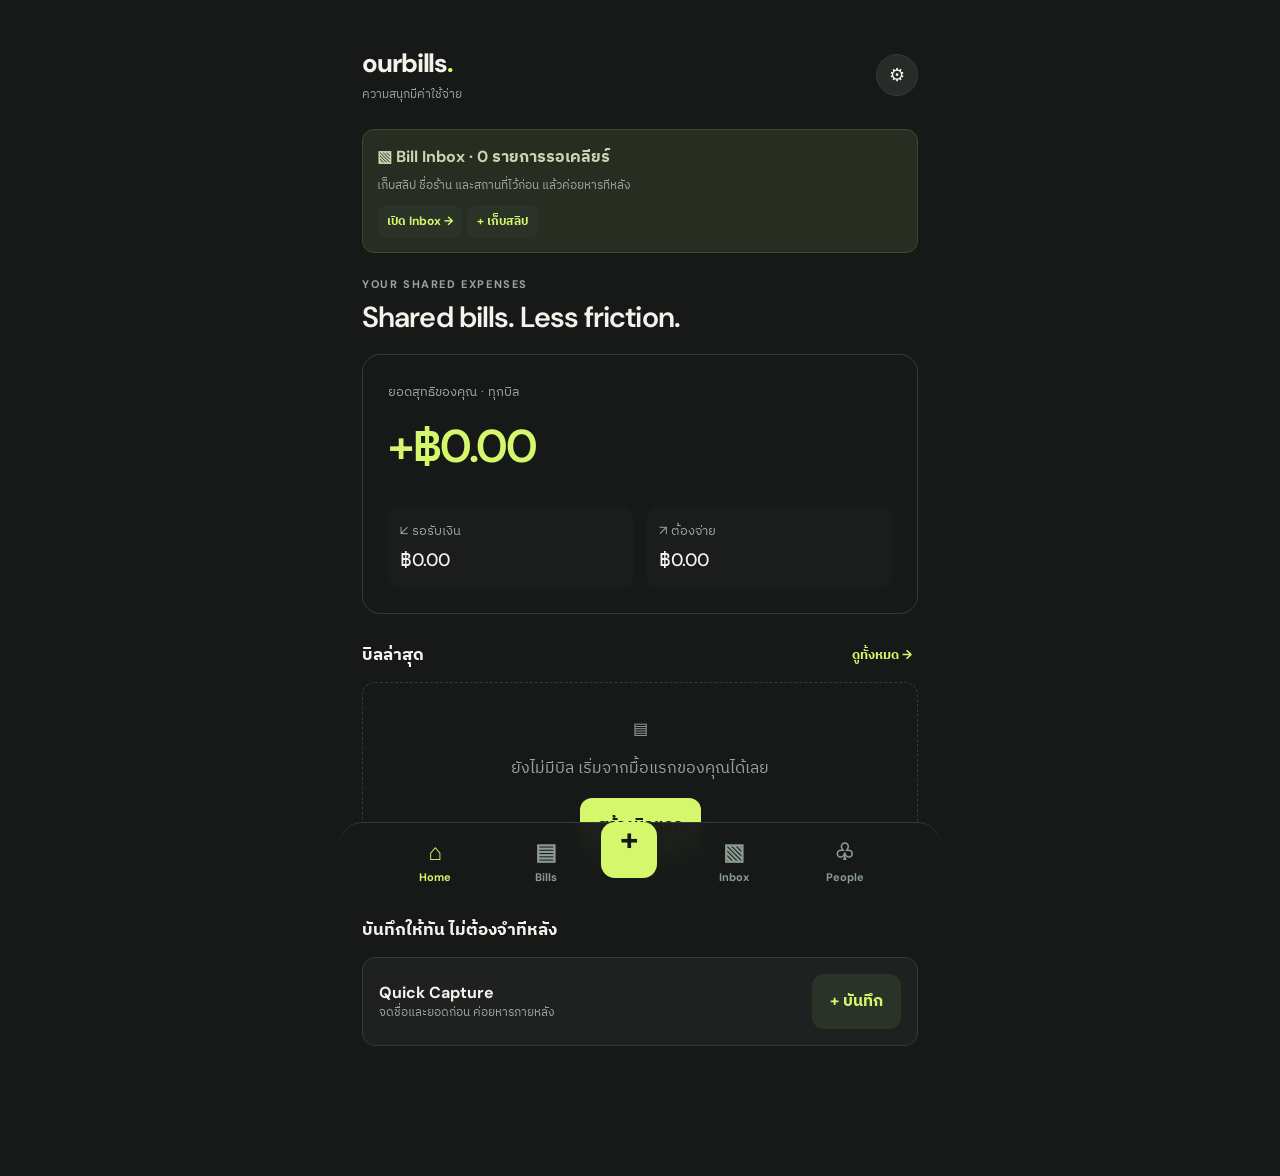
==== index.html @ 63051484 "Refresh ourbills with charcoal lime design and on-device receipt OCR" ====
<!doctype html><html lang="th"><head><meta charset="utf-8"><meta name="viewport" content="width=device-width,initial-scale=1,viewport-fit=cover"><meta name="theme-color" content="#171918"><meta name="apple-mobile-web-app-capable" content="yes"><title>#ourbills — ความสนุกมีค่าใช้จ่าย</title><link rel="manifest" href="manifest.webmanifest"><link rel="apple-touch-icon" sizes="180x180" href="apple-touch-icon.png"><link rel="icon" type="image/png" sizes="192x192" href="icon-192.png"><meta name="apple-mobile-web-app-title" content="ourbills"><meta name="apple-mobile-web-app-status-bar-style" content="black-translucent"><style>
@import url('https://fonts.googleapis.com/css2?family=IBM+Plex+Sans+Thai:wght@400;500;600;700&family=DM+Sans:wght@400;500;600;700;800&display=swap');
:root{--bg:#f7f6f1;--paper:#fff;--ink:#183b32;--muted:#83908a;--line:#e8ebe5;--accent:#235747;--gold:#d99b53;--red:#bd5b4e;--soft:#e9f0eb;--shadow:0 12px 35px #163b3010}*{box-sizing:border-box}body{margin:0;background:var(--bg);color:var(--ink);font-family:'DM Sans','IBM Plex Sans Thai',sans-serif;-webkit-font-smoothing:antialiased}button,input,select,textarea{font:inherit}button{cursor:pointer}button:disabled{opacity:.45;cursor:not-allowed}.shell{max-width:520px;margin:auto;min-height:100dvh;padding:24px 18px 116px}.top{display:flex;align-items:center;justify-content:space-between;margin-bottom:25px}.brand{font-size:26px;letter-spacing:-1.3px;font-weight:800}.tagline{font-size:12px;color:var(--muted)}.avatar{width:42px;height:42px;border-radius:15px;background:#e4ebe4;display:grid;place-items:center;font-size:21px}.eyebrow{font-size:11px;font-weight:700;letter-spacing:1.6px;color:#83968a;text-transform:uppercase}.heading{font-size:26px;letter-spacing:-.8px;margin:7px 0 18px}.hero{background:var(--accent);border-radius:26px;color:#fff;padding:24px;position:relative;overflow:hidden;box-shadow:var(--shadow)}.hero:after{content:'✳';font-size:160px;position:absolute;right:-30px;top:-70px;opacity:.08}.hero small{color:#d1dfd7}.big{font-size:39px;letter-spacing:-1.7px;font-weight:800;margin:8px 0 20px}.hero-stats{display:flex;gap:14px}.hero-stats>div{flex:1;background:#ffffff13;border-radius:14px;padding:12px}.hero-stats b{display:block;font-size:18px;margin-top:4px}.section{display:flex;align-items:center;justify-content:space-between;margin:27px 0 13px}.section h2{font-size:17px;margin:0}.link{border:0;background:none;color:var(--accent);font-weight:700;font-size:13px}.card{background:var(--paper);border:1px solid var(--line);border-radius:19px;padding:16px;box-shadow:0 2px 9px #163b3006;margin-bottom:10px}.bill{display:flex;align-items:center;gap:13px;width:100%;text-align:left;color:inherit}.bill-icon{width:46px;height:46px;border-radius:15px;background:#f1f1e9;display:grid;place-items:center;font-size:23px;flex-shrink:0}.bill-main{flex:1;min-width:0}.bill-main b{display:block;overflow:hidden;text-overflow:ellipsis;white-space:nowrap}.bill-main small,.muted{color:var(--muted);font-size:12px}.amount{font-weight:800;font-size:16px}.positive{color:#27775d}.negative{color:var(--red)}.empty{padding:35px 18px;text-align:center;color:var(--muted);background:#fff;border:1px dashed #d9e1d9;border-radius:20px}.nav{position:fixed;bottom:0;left:0;right:0;background:#ffffffee;backdrop-filter:blur(18px);border-top:1px solid var(--line);padding:9px 12px max(12px,env(safe-area-inset-bottom));display:flex;justify-content:center;z-index:30}.nav-inner{width:min(520px,100%);display:grid;grid-template-columns:1fr 1fr 78px 1fr 1fr;align-items:center}.nav button{border:0;background:none;color:#8d9c93;font-size:11px;font-weight:700;display:grid;justify-items:center;gap:3px}.nav button.active{color:var(--accent)}.nav .ico{font-size:23px}.nav .plus{width:56px;height:56px;border-radius:20px;background:var(--accent);color:white;font-size:32px;line-height:1;box-shadow:0 6px 18px #1b4c3c35;transform:translateY(-10px)}.btn{border:0;border-radius:14px;padding:14px 18px;font-weight:700;background:var(--accent);color:#fff}.btn.secondary{background:var(--soft);color:var(--accent)}.btn.ghost{background:#f5f5f1;color:var(--ink)}.btn.danger{background:#fcecea;color:var(--red)}.full{width:100%}.row{display:flex;align-items:center;gap:10px}.between{justify-content:space-between}.stack{display:grid;gap:12px}.field{display:grid;gap:7px}.field label{font-size:12px;color:#647a6e;font-weight:700}.field input,.field select,.field textarea{width:100%;border:1px solid #e1e7df;background:#fbfcfa;border-radius:13px;padding:13px;color:var(--ink);outline:0;min-width:0}.field input:focus,.field select:focus,.field textarea:focus{border-color:#7a9f88}.chips{display:flex;gap:7px;flex-wrap:wrap}.chip{border:1px solid #dce6dd;background:#fff;border-radius:30px;padding:8px 12px;font-size:12px;color:var(--ink)}.chip.selected{background:var(--accent);color:white;border-color:var(--accent)}.sheet-back{position:fixed;inset:0;background:#142d2688;z-index:40;display:flex;align-items:flex-end;justify-content:center}.sheet{width:min(520px,100%);max-height:94dvh;overflow:auto;background:var(--bg);border-radius:26px 26px 0 0;padding:20px 19px max(25px,env(safe-area-inset-bottom));box-shadow:0 -12px 40px #0002}.sheet-head{display:flex;justify-content:space-between;align-items:center;margin-bottom:19px}.sheet-head h2{margin:0;font-size:21px}.x{border:0;background:#e9ede7;border-radius:50%;width:32px;height:32px;color:var(--ink)}.person{display:flex;justify-content:space-between;align-items:center;border:1px solid var(--line);background:#fff;padding:11px 12px;border-radius:12px}.person input[type=checkbox]{width:20px;height:20px;accent-color:var(--accent)}.split-grid{display:grid;grid-template-columns:1fr 110px;align-items:center;gap:8px}.split-grid input{width:100%;padding:9px;border-radius:10px;border:1px solid var(--line)}.subtle{font-size:12px;color:var(--muted)}.tabs{display:flex;background:#e9eee8;padding:4px;border-radius:13px;gap:3px}.tabs button{flex:1;border:0;border-radius:10px;background:transparent;padding:10px 6px;font-size:12px;font-weight:700;color:#637a6c}.tabs button.active{background:white;color:var(--ink);box-shadow:0 2px 5px #0001}.divider{border-top:1px solid var(--line);margin:13px 0}.receipt{max-width:100%;max-height:150px;object-fit:contain;border-radius:12px}.pill{font-size:11px;padding:5px 9px;border-radius:30px;background:#e9f2e9;color:#347353}.alert{background:#fff4e4;border:1px solid #f0dcbb;padding:12px;border-radius:12px;color:#91642e;font-size:12px}.settle{background:#edf4ef;border-radius:15px;padding:13px;margin:9px 0}.smallbtn{border:0;border-radius:9px;padding:7px 10px;background:#e6ede7;color:var(--accent);font-weight:700;font-size:12px}.listline{padding:12px 0;border-bottom:1px solid var(--line)}.listline:last-child{border:0}.stat{font-size:13px}.stat strong{font-size:21px;display:block}.hidden{display:none!important}body.dark{--bg:#121a17;--paper:#1d2923;--ink:#f2f6f1;--muted:#a0aea5;--line:#334138;--soft:#2a4135;--accent:#356d57}body.dark .field input,body.dark .field select,body.dark .field textarea,body.dark .chip,body.dark .person,body.dark .tabs button.active{background:#25342b;color:#fff}body.dark .nav{background:#1b2721ee}body.dark .empty{background:#1d2923}body.dark .hero{background:#254d3d}body.dark .tabs{background:#29372e}@media(min-width:720px){.shell{padding-top:36px}.nav{left:50%;right:auto;width:520px;transform:translateX(-50%);border-radius:22px 22px 0 0}}
@media(max-width:390px){.brand{font-size:23px}.brand img{width:30px!important;height:30px!important}}

.inbox-toolbar{display:flex;gap:8px;margin:12px 0 18px}.inbox-toolbar .btn{flex:1}.inbox-card{display:grid;grid-template-columns:66px 1fr;gap:12px;align-items:start}.inbox-thumb{width:66px;height:72px;object-fit:cover;border-radius:12px;background:var(--soft)}.inbox-thumb.blank{display:grid;place-items:center;font-size:26px}.inbox-meta{min-width:0}.inbox-meta b{display:block;overflow:hidden;text-overflow:ellipsis;white-space:nowrap}.inbox-actions{display:flex;gap:7px;flex-wrap:wrap;margin-top:9px}.inbox-actions button{font-size:11px}.preview-large{width:100%;max-height:50vh;object-fit:contain;border-radius:15px;background:var(--soft)}.form-two{display:grid;grid-template-columns:1fr 1fr;gap:9px}.inbox-banner{background:#fff3df;border-radius:18px;padding:14px;margin:12px 0;color:#7c592b}.inbox-count{font-weight:800;color:var(--accent)}body.dark .inbox-banner{background:#3b3224;color:#efc88d}

/* ourbills charcoal / electric lime */
:root,body.dark{color-scheme:dark;--bg:#171918;--paper:#1e211f;--ink:#f5f2eb;--muted:#9da49e;--line:#343a35;--accent:#d4f76b;--gold:#d4f76b;--red:#ff9b91;--soft:#293025;--shadow:none}
body{background:var(--bg)}.shell{max-width:600px;padding:30px 22px 120px}.brand{letter-spacing:-1.1px}.brand img{display:none}.tagline{margin-top:5px}.avatar{background:#272c28;color:var(--ink);border:1px solid var(--line);border-radius:50%;font-size:18px}.heading{font-size:29px;font-weight:600;letter-spacing:-.9px}.eyebrow{color:var(--muted)}.hero,body.dark .hero{background:transparent;border:1px solid var(--line);border-radius:18px;color:var(--ink);padding:25px}.hero:after{display:none}.hero small{color:var(--muted)}.big{color:var(--accent);font-size:46px;font-weight:600;letter-spacing:-2px;font-variant-numeric:tabular-nums}.hero-stats>div{background:#ffffff04;border-radius:9px}.hero-stats b{color:var(--ink);font-weight:500}.card{box-shadow:none;border-radius:13px}.bill{background:transparent;border-width:0 0 1px;border-radius:0;padding:18px 0;margin:0}.bill-icon{background:#292e29;border-radius:11px;font-size:19px}.positive{color:var(--accent)}.btn,.nav .plus{color:#171918;border-radius:12px;box-shadow:none}.btn.secondary,.smallbtn{background:#2b3227;color:var(--accent)}.btn.ghost{background:#2b302c;color:var(--ink)}.btn.danger{background:#382521;color:var(--red)}.nav,body.dark .nav{background:#171918f5}.nav button.active{color:var(--accent)}.nav .plus{border-radius:14px}.field label{color:#b4bcb4}.field input,.field select,.field textarea,body.dark .field input,body.dark .field select,body.dark .field textarea,.chip,body.dark .chip,.person,body.dark .person,.split-grid input{background:#202521;color:var(--ink);border-color:var(--line);border-radius:10px}.field input:focus,.field select:focus,.field textarea:focus{border-color:var(--accent)}.chip.selected{color:#171918}.person input{accent-color:var(--accent)}.tabs,body.dark .tabs{background:#252b26}.tabs button{color:var(--muted)}.tabs button.active,body.dark .tabs button.active{background:#39432b;color:var(--accent);box-shadow:none}.empty,body.dark .empty{background:transparent;border-color:var(--line);border-radius:13px}.settle{background:#252e22;border:1px solid var(--line);border-radius:12px}.alert,.inbox-banner,body.dark .inbox-banner{background:#292d21;border:1px solid #414831;color:#cbd5af;border-radius:12px}.pill{background:#2d3726;color:var(--accent)}.sheet{background:var(--bg);border:1px solid var(--line);border-radius:18px 18px 0 0}.sheet-back{background:#0009}.x{background:#2b302c;color:var(--ink)}.inbox-toolbar{flex-wrap:wrap}.inbox-toolbar .btn{min-width:140px}.inbox-banner{margin-bottom:24px}.amount{font-variant-numeric:tabular-nums}.scan-status{color:var(--accent);font-size:13px;padding:10px 0}button:focus-visible{outline:2px solid var(--accent);outline-offset:3px}@media(min-width:720px){.nav{width:600px}.shell{padding-top:46px}}@media(prefers-reduced-motion:no-preference){.card,.btn{transition:background .15s}.btn:hover{filter:brightness(1.07)}}
</style></head><body><main class="shell"><header class="top"><div><div class="brand"><img src="icon.svg" alt="" style="width:35px;height:35px;border-radius:10px;vertical-align:middle;margin-right:7px">ourbills<span style="color:var(--gold)">.</span></div><div class="tagline">ความสนุกมีค่าใช้จ่าย</div></div><button class="avatar" onclick="openSettings()" aria-label="ตั้งค่า">⚙</button></header><div id="view"></div></main><nav class="nav"><div class="nav-inner"><button id="nav-home" onclick="go('home')"><span class="ico">⌂</span>Home</button><button id="nav-bills" onclick="go('bills')"><span class="ico">▤</span>Bills</button><button class="plus" onclick="openExpense()" aria-label="เพิ่มรายการ">+</button><button id="nav-inbox" onclick="go('inbox')"><span class="ico">▧</span>Inbox</button><button id="nav-people" onclick="go('people')"><span class="ico">♧</span>People</button></div></nav><div id="modal"></div><script>
const KEY='ourbills_v2_data';const $=s=>document.querySelector(s);const uid=()=>crypto.randomUUID?crypto.randomUUID():String(Date.now()+Math.random());const esc=s=>String(s??'').replace(/[&<>"']/g,c=>({'&':'&amp;','<':'&lt;','>':'&gt;','"':'&quot;',"'":'&#39;'}[c]));const money=n=>'฿'+(Math.round((Number(n)||0)*100)/100).toLocaleString('th-TH',{minimumFractionDigits:2,maximumFractionDigits:2});const today=()=>new Date(Date.now()-new Date().getTimezoneOffset()*60000).toISOString().slice(0,10);const datefmt=s=>new Date(s+'T12:00:00').toLocaleDateString('th-TH',{day:'numeric',month:'short',year:'numeric'});let state={version:2,people:[{id:'me',name:'เรา'}],bills:[],activeBill:null,theme:'dark'};try{const s=JSON.parse(localStorage.getItem(KEY));if(s&&Array.isArray(s.people)&&Array.isArray(s.bills))state={...state,...s}}catch{}let page='home',billId=null,editing=null,receiptData=null,splitMode='equal',selected=[],custom={},percentage={},draftPayer='me';const persist=()=>{try{localStorage.setItem(KEY,JSON.stringify(state));return true}catch(e){alert('พื้นที่จัดเก็บเต็ม กรุณาสำรองข้อมูลและลดขนาดรูปสลิป');return false}};const person=id=>state.people.find(p=>p.id===id)?.name||'ไม่ทราบชื่อ';const bill=id=>state.bills.find(b=>b.id===id);const current=()=>bill(billId||state.activeBill);const total=b=>(b.items||[]).reduce((s,i)=>s+i.amount,0);const cents=n=>Math.round(Number(n||0)*100);function balances(b){let map=Object.fromEntries(state.people.map(p=>[p.id,0]));for(const i of b.items||[]){map[i.payer]=(map[i.payer]||0)+cents(i.amount);for(const [p,a] of Object.entries(i.shares||{}))map[p]=(map[p]||0)-cents(a)}for(const s of b.settlements||[]){map[s.from]=(map[s.from]||0)+cents(s.amount);map[s.to]=(map[s.to]||0)-cents(s.amount)}return map}function transfers(b){const m=balances(b);let pos=Object.entries(m).filter(([,v])=>v>0).map(([id,v])=>({id,v}));let neg=Object.entries(m).filter(([,v])=>v<0).map(([id,v])=>({id,v:-v}));let out=[];let i=0,j=0;while(i<neg.length&&j<pos.length){const v=Math.min(neg[i].v,pos[j].v);if(v>0)out.push({from:neg[i].id,to:pos[j].id,amount:v/100});neg[i].v-=v;pos[j].v-=v;if(!neg[i].v)i++;if(!pos[j].v)j++}return out}function balanceMine(){let v=0;for(const b of state.bills)v+=(balances(b).me||0)/100;return v}function go(p,id){page=p;if(id){billId=id;state.activeBill=id;persist()}render();scrollTo(0,0)}function render(){document.body.classList.toggle('dark',state.theme==='dark');for(const p of ['home','bills','people'])$('#nav-'+p).classList.toggle('active',page===p||page==='detail'&&p==='bills');$('#view').innerHTML=page==='home'?home():page==='bills'?billsView():page==='people'?peopleView():detailView()}function home(){const bal=balanceMine(),receive=state.bills.reduce((s,b)=>s+Math.max(0,(balances(b).me||0)/100),0),owe=state.bills.reduce((s,b)=>s+Math.max(0,-(balances(b).me||0)/100),0);return `<div class="eyebrow">YOUR SHARED EXPENSES</div><h1 class="heading">Shared bills. Less friction.</h1><section class="hero"><small>ยอดสุทธิของคุณ · ทุกบิล</small><div class="big">${bal>=0?'+':'−'}${money(Math.abs(bal))}</div><div class="hero-stats"><div><small>↙ รอรับเงิน</small><b>${money(receive)}</b></div><div><small>↗ ต้องจ่าย</small><b>${money(owe)}</b></div></div></section><div class="section"><h2>บิลล่าสุด</h2><button class="link" onclick="go('bills')">ดูทั้งหมด →</button></div>${state.bills.length?state.bills.slice().sort((a,b)=>b.created.localeCompare(a.created)).slice(0,5).map(b=>billCard(b)).join(''):`<div class="empty">▤<p>ยังไม่มีบิล เริ่มจากมื้อแรกของคุณได้เลย</p><button class="btn" onclick="openBill()">สร้างบิลแรก</button></div>`}<div class="section"><h2>บันทึกให้ทัน ไม่ต้องจำทีหลัง</h2></div><div class="card"><div class="row between"><div><b>Quick Capture</b><div class="subtle">จดชื่อและยอดก่อน ค่อยหารภายหลัง</div></div><button class="btn secondary" onclick="openExpense()">+ บันทึก</button></div></div>`}function billCard(b){const v=(balances(b).me||0)/100;return `<button class="card bill" onclick="go('detail','${b.id}')"><span class="bill-icon">${'▤'}</span><span class="bill-main"><b>${esc(b.name)}</b><small>${datefmt(b.date)} · ${b.items.length} รายการ · ${b.participants.length} คน</small></span><span style="text-align:right"><span class="amount ${v>0?'positive':v<0?'negative':''}">${v>0?'+':v<0?'−':''}${money(Math.abs(v))}</span><br><small class="muted">${b.items.some(i=>!Object.keys(i.shares||{}).length)?'รอหาร':transfers(b).length?'รอเคลียร์':'เคลียร์แล้ว'}</small></span></button>`}function billsView(){return `<div class="row between"><div><div class="eyebrow">YOUR BILL BOOKS</div><h1 class="heading">สมุดบิลของเรา</h1></div><button class="btn secondary" onclick="openBill()">+ สร้างบิล</button></div>${state.bills.length?state.bills.slice().sort((a,b)=>b.created.localeCompare(a.created)).map(billCard).join(''):`<div class="empty">ยังไม่มีบิลที่บันทึกไว้</div>`}`}function peopleView(){return `<div class="row between"><div><div class="eyebrow">YOUR CIRCLE</div><h1 class="heading">คนของเรา</h1></div><button class="btn secondary" onclick="openPerson()">+ เพิ่มคน</button></div><p class="subtle">เพิ่มครั้งเดียว ใช้ซ้ำได้ทุกบิล</p>${state.people.map(p=>`<div class="card row between"><div class="row"><span class="bill-icon">${esc(p.name.slice(0,1))}</span><b>${esc(p.name)}</b></div>${p.id!=='me'?`<button class="smallbtn" onclick="openPerson('${p.id}')">แก้ไข</button>`:'<span class="pill">บัญชีของฉัน</span>'}</div>`).join('')}`}function detailView(){const b=current();if(!b)return billsView();const tr=transfers(b);const unassigned=b.items.filter(i=>!Object.keys(i.shares||{}).length);return `<button class="link" onclick="go('bills')">← บิลทั้งหมด</button><div class="row between" style="margin-top:12px"><div><div class="eyebrow">${datefmt(b.date)}</div><h1 class="heading">${'▤'} ${esc(b.name)}</h1></div><button class="smallbtn" onclick="openBill('${b.id}')">แก้ไข</button></div><section class="hero"><small>ยอดค่าใช้จ่ายทั้งบิล</small><div class="big">${money(total(b))}</div><div class="hero-stats"><div><small>รายการ</small><b>${b.items.length}</b></div><div><small>สมาชิก</small><b>${b.participants.length}</b></div></div></section><div class="section"><h2>รายการที่จ่าย</h2><button class="link" onclick="openExpense(null,'${b.id}')">+ เพิ่มรายการ</button></div>${b.items.length?b.items.map(i=>`<div class="card"><div class="row between"><div style="min-width:0"><b>${esc(i.name)}</b><div class="subtle">${esc(person(i.payer))} จ่าย · ${datefmt(i.date)} · ${Object.keys(i.shares||{}).length?Object.keys(i.shares).length+' คน':'ยังไม่หาร'}</div></div><div style="text-align:right"><b>${money(i.amount)}</b><br><button class="link" onclick="openExpense('${i.id}','${b.id}')">แก้ไข</button></div></div>${i.note?`<div class="subtle">${esc(i.note)}</div>`:''}${i.receipt?`<div style="margin-top:8px"><img class="receipt" src="${i.receipt}" alt="สลิปของรายการ"></div>`:''}</div>`).join(''):`<div class="empty">ยังไม่มีรายการจ่าย</div>`}${unassigned.length?`<div class="alert">มี ${unassigned.length} รายการที่ยังไม่ได้แบ่งยอด สามารถกลับมาแก้ไขภายหลังได้</div>`:''}<div class="section"><h2>สรุปยอดโอน</h2><button class="link" onclick="shareBill()">แชร์ ↗</button></div>${tr.length?tr.map(t=>`<div class="settle"><div class="row between"><div><b>${esc(person(t.from))} → ${esc(person(t.to))}</b><div class="subtle">ยอดคงเหลือ</div></div><div style="text-align:right"><b>${money(t.amount)}</b><br><button class="smallbtn" onclick="openSettle('${t.from}','${t.to}',${t.amount})">บันทึกโอน</button></div></div></div>`).join(''):`<div class="card muted">${unassigned.length?'ยังมีรายการที่รอหาร':'ยอดทุกคนเคลียร์แล้ว ✓'}</div>`}<div class="section"><h2>ประวัติการคืนเงิน</h2></div>${(b.settlements||[]).length?b.settlements.map(s=>`<div class="card row between"><div><b>${esc(person(s.from))} → ${esc(person(s.to))}</b><div class="subtle">${datefmt(s.date)}</div></div><div><b>${money(s.amount)}</b> <button class="smallbtn" onclick="deleteSettlement('${s.id}')">ลบ</button></div></div>`).join(''):'<div class="subtle">ยังไม่มีรายการคืนเงิน</div>'}<div class="section"><button class="link" onclick="exportOneBill()">ส่งออกบิล JSON</button><button class="link" style="color:var(--red)" onclick="deleteBill()">ลบบิล</button></div>`}function modal(html){$('#modal').innerHTML=`<div class="sheet-back" onclick="if(event.target===this)closeModal()"><section class="sheet">${html}</section></div>`}function closeModal(){$('#modal').innerHTML=''}function header(t){return `<div class="sheet-head"><h2>${t}</h2><button class="x" onclick="closeModal()">✕</button></div>`}function openBill(id){const b=id?bill(id):null;modal(`${header(b?'แก้ไขบิล':'สร้างบิลใหม่')}<form class="stack" onsubmit="saveBill(event,'${id||''}')"><div class="field"><label>ชื่อบิล / ชื่อทริป</label><input name="name" required maxlength="100" placeholder="เช่น Dinner with แฟน" value="${esc(b?.name||'')}"></div><div class="field"><label>วันที่</label><input name="date" type="date" required value="${b?.date||today()}"></div><div class="field"><label>ไอคอน</label><select name="emoji">${['🍽️','☕','🍻','🚗','🏝️','🎬','🛍️','🏠'].map(x=>`<option ${b?.emoji===x?'selected':''}>${x}</option>`).join('')}</select></div><label class="subtle">สมาชิกในบิล (เพิ่มคนได้ที่หน้า People)</label>${state.people.map(p=>`<label class="person"><span>${esc(p.name)}</span><input type="checkbox" name="members" value="${p.id}" ${!b||b.participants.includes(p.id)?'checked':''}></label>`).join('')}<button class="btn full">${b?'บันทึกการแก้ไข':'สร้างบิล'}</button></form>`)}function saveBill(e,id){e.preventDefault();const f=new FormData(e.target),members=f.getAll('members');if(!members.length)return alert('เลือกสมาชิกอย่างน้อยหนึ่งคน');if(id){const b=bill(id);Object.assign(b,{name:f.get('name').trim(),date:f.get('date'),emoji:f.get('emoji'),participants:members})}else{const b={id:uid(),name:f.get('name').trim(),date:f.get('date'),emoji:f.get('emoji'),participants:members,items:[],settlements:[],created:new Date().toISOString()};state.bills.push(b);billId=b.id;state.activeBill=b.id}persist();closeModal();go('detail',id||billId)}function openPerson(id){const p=state.people.find(p=>p.id===id);modal(`${header(p?'แก้ไขชื่อ':'เพิ่มคน')}<form class="stack" onsubmit="savePerson(event,'${id||''}')"><div class="field"><label>ชื่อที่ใช้ในการหารเงิน</label><input name="name" required maxlength="50" placeholder="เช่น แฟน, ต้น, มาย" value="${esc(p?.name||'')}"></div><button class="btn full">บันทึก</button></form>`)}function savePerson(e,id){e.preventDefault();const name=new FormData(e.target).get('name').trim();if(!name)return;if(state.people.some(p=>p.id!==id&&p.name.toLowerCase()===name.toLowerCase()))return alert('มีชื่อนี้แล้ว');if(id)state.people.find(p=>p.id===id).name=name;else state.people.push({id:uid(),name});persist();closeModal();render()}
function openExpense(id,bid){editing=id||null;const b=bid?bill(bid):current(),i=id?b?.items.find(x=>x.id===id):null;receiptData=i?.receipt||null;splitMode=i?(!Object.keys(i.shares||{}).length?'later':'custom'):'equal';selected=i?Object.keys(i.shares||{}):(b?.participants||state.people.map(p=>p.id));custom={...(i?.shares||{})};draftPayer=i?.payer||'me';const options=state.bills.map(x=>`<option value="${x.id}" ${x.id===b?.id?'selected':''}>${esc(x.name)}</option>`).join('');modal(`${header(i?'แก้ไขรายการ':'เพิ่มค่าใช้จ่าย')}<form id="expenseForm" class="stack" onsubmit="saveExpense(event)"><div class="field"><label>บิลที่ต้องการบันทึก</label><select id="expenseBill" onchange="changeExpenseBill()"><option value="">— เลือกบิล —</option>${options}</select></div>${!state.bills.length?`<div class="alert">สร้างบิลก่อนบันทึกรายการ <button type="button" class="smallbtn" onclick="openBill()">สร้างบิล</button></div>`:''}<div class="field"><label>ยอดเงิน (บาท)</label><input id="expenseAmount" name="amount" type="number" min="0.01" step="0.01" inputmode="decimal" required placeholder="0.00" value="${i?.amount??''}" oninput="renderShares()" style="font-size:27px;font-weight:800"></div><div class="field"><label>ชื่อรายการ</label><input name="name" maxlength="120" required placeholder="เช่น ชาบู + เครื่องดื่ม" value="${esc(i?.name||'')}"></div><div class="chips">${['🍽️ อาหาร','☕ กาแฟ','🚕 เดินทาง','🎬 ดูหนัง','🛍️ ช้อปปิ้ง'].map(s=>`<button type="button" class="chip" onclick="document.querySelector('[name=name]').value='${s}'">${s}</button>`).join('')}</div><div class="field"><label>ใครจ่ายก่อน</label><select id="payer" onchange="draftPayer=this.value">${state.people.map(p=>`<option value="${p.id}" ${draftPayer===p.id?'selected':''}>${esc(p.name)}</option>`).join('')}</select></div><div class="field"><label>วันที่</label><input type="date" name="date" required value="${i?.date||today()}"></div><div class="field"><label>โน้ต / ร้าน / สถานที่ (ไม่บังคับ)</label><textarea name="note" rows="2" placeholder="จำไว้ว่าจ่ายอะไร ที่ไหน">${esc(i?.note||'')}</textarea></div><div class="field"><label>รูปสลิป (ไม่บังคับ)</label><input type="file" accept="image/*" onchange="loadReceipt(this)"><button type="button" class="btn secondary" id="scanReceipt" onclick="scanExpenseReceipt(this)">อ่านยอดจากรูป</button><div id="ocrStatus" role="status" class="scan-status"></div><div id="receiptPreview">${receiptData?`<img class="receipt" src="${receiptData}"><button type="button" class="smallbtn" onclick="receiptData=null;$('#receiptPreview').innerHTML=''">ลบรูป</button>`:''}</div></div><div class="field"><label>วิธีหารเงิน</label><div class="tabs">${[['equal','หารเท่ากัน'],['custom','กำหนดยอด'],['percent','เปอร์เซ็นต์'],['later','ค่อยหาร']].map(([v,t])=>`<button type="button" class="${splitMode===v?'active':''}" onclick="setSplit('${v}')">${t}</button>`).join('')}</div></div><div id="shares"></div><button class="btn full" ${!state.bills.length?'disabled':''}>${i?'บันทึกการแก้ไข':'บันทึกรายการ'}</button>${i?`<button type="button" class="btn danger full" onclick="deleteExpense('${i.id}')">ลบรายการนี้</button>`:''}</form>`);if(!b&&state.bills.length)$('#expenseBill').value=state.bills[0].id;renderShares()}
function changeExpenseBill(){selected=bill($('#expenseBill').value)?.participants||[];custom={};renderShares()}function setSplit(v){splitMode=v;document.querySelectorAll('.tabs button').forEach(x=>x.classList.toggle('active',x.textContent===({equal:'หารเท่ากัน',custom:'กำหนดยอด',percent:'เปอร์เซ็นต์',later:'ค่อยหาร'}[v])));renderShares()}function renderShares(){const el=$('#shares');if(!el)return;const b=bill($('#expenseBill')?.value);if(splitMode==='later'){el.innerHTML='<div class="alert">บันทึกไว้ก่อนโดยยังไม่หารยอด แล้วค่อยกลับมาแก้ไขได้</div>';return}if(!b){el.innerHTML='<div class="subtle">เลือกบิลก่อน</div>';return}const members=[...new Set([...b.participants,...selected])].filter(id=>state.people.some(p=>p.id===id));el.innerHTML=`<div class="field"><label>ใครร่วมรายการนี้บ้าง?</label>${members.map(id=>`<div class="person"><label class="row"><input type="checkbox" ${selected.includes(id)?'checked':''} onchange="toggleMember('${id}',this.checked)"><span>${esc(person(id))}</span></label>${selected.includes(id)&&splitMode!=='equal'?`<div style="width:112px"><input type="number" min="0" step="0.01" inputmode="decimal" placeholder="${splitMode==='percent'?'%':'บาท'}" value="${custom[id]??''}" oninput="custom['${id}']=this.value;updateShareSummary()"></div>`:''}</div>`).join('')}</div><div class="subtle" id="shareSummary"></div>`;updateShareSummary()}function toggleMember(id,v){selected=v?[...new Set([...selected,id])]:selected.filter(x=>x!==id);renderShares()}function updateShareSummary(){const el=$('#shareSummary');if(!el)return;const amount=cents($('#expenseAmount')?.value)/100;if(splitMode==='equal'){el.textContent=selected.length?`หาร ${selected.length} คน · คนละประมาณ ${money(amount/selected.length)}`:'กรุณาเลือกคนหาร';return}const sum=selected.reduce((s,id)=>s+(Number(custom[id])||0),0);el.textContent=splitMode==='percent'?`รวม ${sum.toFixed(2)}% (ต้องครบ 100%)`:`รวม ${money(sum)} จาก ${money(amount)}`;el.style.color=Math.abs(sum-(splitMode==='percent'?100:amount))>.009?'#bd5b4e':'#27775d'}function calcShares(amount){if(splitMode==='later')return {};if(!selected.length)throw Error('กรุณาเลือกคนหาร');const sum=cents(amount);if(splitMode==='equal'){let each=Math.floor(sum/selected.length),rem=sum-each*selected.length;return Object.fromEntries(selected.map((id,n)=>[id,(each+(n<rem?1:0))/100]))}if(splitMode==='custom'){const vals=selected.map(id=>cents(custom[id]));if(vals.some(v=>v<0)||vals.reduce((a,b)=>a+b,0)!==sum)throw Error('ยอดที่แบ่งแต่ละคนต้องรวมเท่ากับยอดทั้งหมด');return Object.fromEntries(selected.map((id,n)=>[id,vals[n]/100]))}const vals=selected.map(id=>Number(custom[id]));if(vals.some(v=>!Number.isFinite(v)||v<0)||Math.abs(vals.reduce((a,b)=>a+b,0)-100)>.001)throw Error('เปอร์เซ็นต์ต้องรวมกันเท่ากับ 100');const raw=vals.map(v=>sum*v/100),parts=raw.map(Math.floor);let remain=sum-parts.reduce((a,b)=>a+b,0);const order=raw.map((v,n)=>({n,frac:v-parts[n]})).sort((a,b)=>b.frac-a.frac);for(let k=0;k<remain;k++)parts[order[k].n]++;return Object.fromEntries(selected.map((id,n)=>[id,parts[n]/100]))}function saveExpense(e){e.preventDefault();const f=new FormData(e.target),b=bill($('#expenseBill').value),amount=Number(f.get('amount'));if(!b)return alert('กรุณาเลือกบิล');if(!(amount>0)||!Number.isFinite(amount))return alert('กรุณาใส่ยอดเงิน');let shares;try{shares=calcShares(amount)}catch(err){return alert(err.message)}const record={id:editing||uid(),name:String(f.get('name')).trim(),amount:Math.round(amount*100)/100,payer:$('#payer').value,date:f.get('date'),note:f.get('note'),receipt:receiptData,shares};if(!record.name)return alert('ใส่ชื่อรายการ');if(editing){const old=b.items.findIndex(i=>i.id===editing);if(old<0)return alert('ไม่พบรายการเดิม');b.items[old]=record}else b.items.push(record);if(!persist())return;closeModal();go('detail',b.id)}function loadReceipt(input){const file=input.files?.[0];if(!file)return;if(file.size>15*1024*1024)return alert('รูปใหญ่เกินไป (สูงสุด 15 MB)');const reader=new FileReader();reader.onload=()=>{const img=new Image();img.onload=()=>{const c=document.createElement('canvas'),scale=Math.min(1,1100/Math.max(img.width,img.height));c.width=Math.round(img.width*scale);c.height=Math.round(img.height*scale);c.getContext('2d').drawImage(img,0,0,c.width,c.height);receiptData=c.toDataURL('image/jpeg',.7);$('#receiptPreview').innerHTML=`<img class="receipt" src="${receiptData}"><button type="button" class="smallbtn" onclick="receiptData=null;$('#receiptPreview').innerHTML=''">ลบรูป</button>`;scanExpenseReceipt(document.getElementById('scanReceipt'))};img.src=reader.result};reader.readAsDataURL(file)}function deleteExpense(id){if(!confirm('ลบรายการนี้?'))return;const b=bill($('#expenseBill').value);b.items=b.items.filter(i=>i.id!==id);persist();closeModal();go('detail',b.id)}function openSettle(from,to,amount){modal(`${header('บันทึกการคืนเงิน')}<form class="stack" onsubmit="saveSettle(event,'${from}','${to}')"><p>${esc(person(from))} โอนให้ ${esc(person(to))}</p><div class="field"><label>จำนวนเงิน (บาท)</label><input name="amount" type="number" min="0.01" step="0.01" value="${amount.toFixed(2)}" required></div><div class="field"><label>วันที่โอน</label><input name="date" type="date" value="${today()}" required></div><button class="btn full">บันทึกยอดคืนเงิน</button></form>`)}function saveSettle(e,from,to){e.preventDefault();const f=new FormData(e.target),amount=Number(f.get('amount')),b=current();if(!Number.isFinite(amount)||amount<=0)return alert('ยอดไม่ถูกต้อง');const outstanding=transfers(b).find(t=>t.from===from&&t.to===to)?.amount||0;if(cents(amount)>cents(outstanding))return alert('ยอดคืนมากกว่ายอดค้าง');b.settlements.push({id:uid(),from,to,amount:Math.round(amount*100)/100,date:f.get('date')});persist();closeModal();render()}function deleteSettlement(id){if(!confirm('ยกเลิกประวัติคืนเงินรายการนี้?'))return;const b=current();b.settlements=b.settlements.filter(s=>s.id!==id);persist();render()}function deleteBill(){if(!confirm('ลบบิลและรายการทั้งหมดในบิลนี้อย่างถาวร?'))return;state.bills=state.bills.filter(b=>b.id!==current().id);billId=null;state.activeBill=state.bills[0]?.id||null;persist();go('bills')}function summaryText(b){return `#ourbills · ${b.name}\n${datefmt(b.date)}\nยอดรวม ${money(total(b))}\n\n${b.items.map(i=>`${i.name}: ${money(i.amount)} (${person(i.payer)} จ่าย)`).join('\n')}\n\nยอดที่ต้องโอน\n${transfers(b).map(t=>`${person(t.from)} → ${person(t.to)} ${money(t.amount)}`).join('\n')||'เคลียร์แล้ว'}${b.items.some(i=>!Object.keys(i.shares||{}).length)?'\n* ยังมีรายการที่รอหาร':''}`}async function shareBill(){const b=current(),txt=summaryText(b);try{if(navigator.share)await navigator.share({title:b.name,text:txt});else if(navigator.clipboard){await navigator.clipboard.writeText(txt);alert('คัดลอกสรุปแล้ว ส่งใน LINE ได้เลย')}else prompt('คัดลอกสรุป',txt)}catch(e){if(e.name!=='AbortError')prompt('คัดลอกสรุป',txt)}}function download(name,content,type='application/json'){const url=URL.createObjectURL(new Blob([content],{type})),a=document.createElement('a');a.href=url;a.download=name;a.click();setTimeout(()=>URL.revokeObjectURL(url),3000)}function exportOneBill(){const b=current();download('ourbills-'+b.date+'.json',JSON.stringify({bill:b,people:state.people},null,2))}function openSettings(){modal(`${header('ตั้งค่าและข้อมูล')}<div class="stack"><button class="btn secondary full" onclick="state.theme=state.theme==='dark'?'light':'dark';persist();closeModal();render()">สลับ Light / Dark Mode</button><button class="btn secondary full" onclick="download('ourbills-backup.json',JSON.stringify(state,null,2))">สำรองข้อมูลทั้งหมด (JSON)</button><div class="field"><label>นำเข้าข้อมูลสำรอง v2 (แทนข้อมูลปัจจุบัน)</label><input type="file" accept=".json,application/json" onchange="importBackup(this)"></div><div class="alert">ข้อมูลเก็บในเบราว์เซอร์ของอุปกรณ์นี้เท่านั้น กรุณาสำรองข้อมูลเป็นระยะ โดยเฉพาะเมื่อแนบสลิปจำนวนมาก</div><div class="subtle">#ourbills 3.0 · No account, just split.</div></div>`)}function importBackup(input){const f=input.files?.[0];if(!f)return;const r=new FileReader();r.onload=()=>{try{const d=JSON.parse(r.result);if(d.version!==2||!Array.isArray(d.people)||!Array.isArray(d.bills)||!d.people.some(p=>p.id==='me'))throw Error('รูปแบบไฟล์ไม่ถูกต้อง');if(!confirm('นำเข้าข้อมูลและแทนข้อมูลปัจจุบันทั้งหมด? โปรดสำรองข้อมูลเดิมก่อน'))return;state=d;persist();closeModal();go('home')}catch(e){alert('นำเข้าไม่สำเร็จ: '+e.message)}};r.readAsText(f)}
/* #ourbills 3.0 Bill Inbox — IndexedDB images, local-only, no account */
const INBOX_DB='ourbills_receipts_v3';
const inboxDB=()=>new Promise((resolve,reject)=>{const r=indexedDB.open(INBOX_DB,1);r.onupgradeneeded=()=>{if(!r.result.objectStoreNames.contains('photos'))r.result.createObjectStore('photos')};r.onsuccess=()=>resolve(r.result);r.onerror=()=>reject(r.error)});
async function photoPut(id,data){const db=await inboxDB();return new Promise((res,rej)=>{const tx=db.transaction('photos','readwrite');tx.objectStore('photos').put(data,id);tx.oncomplete=()=>{db.close();res()};tx.onerror=()=>{db.close();rej(tx.error)}})}
async function photoGet(id){const db=await inboxDB();return new Promise((res,rej)=>{const tx=db.transaction('photos','readonly');const q=tx.objectStore('photos').get(id);q.onsuccess=()=>{db.close();res(q.result||null)};q.onerror=()=>{db.close();rej(q.error)}})}
async function photoDelete(id){const db=await inboxDB();return new Promise((res,rej)=>{const tx=db.transaction('photos','readwrite');tx.objectStore('photos').delete(id);tx.oncomplete=()=>{db.close();res()};tx.onerror=()=>{db.close();rej(tx.error)}})}
if(!Array.isArray(state.inbox))state.inbox=[];
let inboxFilter='pending',inboxQuery='';
const baseRender=render;
render=function(){if(page==='inbox'){document.body.classList.toggle('dark',state.theme==='dark');for(const n of ['home','bills','people','inbox']){const el=$('#nav-'+n);if(el)el.classList.toggle('active',n==='inbox')}$('#view').innerHTML=inboxView();loadInboxThumbs();return}baseRender();const nav=$('#nav-inbox');if(nav)nav.classList.remove('active');if(page==='home'){const count=state.inbox.filter(x=>x.status==='pending').length;$('#view').insertAdjacentHTML('afterbegin',`<div class="inbox-banner"><b>▧ Bill Inbox · ${count} รายการรอเคลียร์</b><div class="subtle" style="margin:5px 0 10px">เก็บสลิป ชื่อร้าน และสถานที่ไว้ก่อน แล้วค่อยหารทีหลัง</div><button class="smallbtn" onclick="go('inbox')">เปิด Inbox →</button> <button class="smallbtn" onclick="openInboxCapture()">+ เก็บสลิป</button></div>`)}};
function inboxView(){const pending=state.inbox.filter(x=>x.status==='pending');let items=state.inbox.filter(x=>(inboxFilter==='all'||x.status===inboxFilter)&&[x.shop,x.place,x.note,x.date,x.amount].join(' ').toLowerCase().includes(inboxQuery.toLowerCase())).sort((a,b)=>(b.createdAt||'').localeCompare(a.createdAt||''));return `<div class="eyebrow">SAVE NOW · SPLIT LATER</div><h1 class="heading">เก็บก่อน เคลียร์ทีหลัง.</h1><div class="row between"><span class="subtle"><span class="inbox-count">${pending.length}</span> รายการรอเคลียร์</span><span class="subtle">ไม่ต้องสมัครสมาชิก</span></div><div class="inbox-toolbar"><button class="btn" onclick="openInboxCapture()">＋ เพิ่มหลายสลิป</button><button class="btn secondary" onclick="openInboxCapture(true)">＋ โน้ตเปล่า</button></div><div class="field" style="margin-bottom:12px"><input id="inboxSearch" placeholder="ค้นหาชื่อร้าน สถานที่ โน้ต หรือยอดเงิน" value="${esc(inboxQuery)}" oninput="inboxQuery=this.value;updateInboxList()"></div><div class="chips" style="margin-bottom:15px">${[['pending','รอเคลียร์'],['cleared','เคลียร์แล้ว'],['all','ทั้งหมด']].map(([k,t])=>`<button class="chip ${inboxFilter===k?'selected':''}" onclick="inboxFilter='${k}';render()">${t}</button>`).join('')}</div><div id="inboxList">${inboxCards(items)}</div>`}
function inboxCards(items){return items.length?items.map(x=>`<div class="card"><div class="inbox-card"><div class="inbox-thumb blank" id="thumb-${x.id}">▧</div><div class="inbox-meta"><b>${esc(x.shop||'ยังไม่ระบุชื่อร้าน')}</b><div class="subtle">${esc(x.place||'ไม่ระบุสถานที่')} · ${esc(x.date||'')}</div><div class="row between" style="margin-top:5px"><strong>${Number(x.amount)>0?money(x.amount):'ยังไม่ใส่ยอด'}</strong><span class="pill">${x.status==='cleared'?'เคลียร์แล้ว':'รอเคลียร์'}</span></div>${x.note?`<div class="subtle">${esc(x.note)}</div>`:''}<div class="inbox-actions"><button class="smallbtn" onclick="editInbox('${x.id}')">ดู / แก้ไข</button>${x.status==='pending'?`<button class="smallbtn" onclick="convertInbox('${x.id}')">นำไปหาร →</button>`:`<button class="smallbtn" onclick="reopenInbox('${x.id}')">กลับไปรอเคลียร์</button>`}</div></div></div></div>`).join(''):'<div class="empty">ยังไม่มีรายการในหมวดนี้<br>เพิ่มสลิปหรือโน้ตได้เลย</div>'}
function updateInboxList(){const list=state.inbox.filter(x=>(inboxFilter==='all'||x.status===inboxFilter)&&[x.shop,x.place,x.note,x.date,x.amount].join(' ').toLowerCase().includes(inboxQuery.toLowerCase())).sort((a,b)=>(b.createdAt||'').localeCompare(a.createdAt||''));$('#inboxList').innerHTML=inboxCards(list);loadInboxThumbs()}
async function loadInboxThumbs(){for(const x of state.inbox){const el=document.getElementById('thumb-'+x.id);if(!el||!x.hasPhoto)continue;try{const src=await photoGet(x.id);if(src&&el.isConnected){const img=document.createElement('img');img.className='inbox-thumb';img.src=src;img.alt='สลิป';el.replaceWith(img)}}catch(e){console.warn(e)}}}
function openInboxCapture(noPhoto=false){modal(`${header('เก็บสลิปไว้ก่อน')}<form class="stack" onsubmit="saveInboxCapture(event)"><div class="field"><label>เลือกรูปสลิปหลายรูป (ไม่บังคับ)</label><input id="captureFiles" type="file" accept="image/*" multiple ${noPhoto?'':' '}><div class="subtle">เลือกหลายรูป = สร้างหลายรายการ โดยใช้ชื่อร้านและสถานที่เดียวกันก่อน สามารถแก้แยกทีหลังได้</div></div><div class="field"><label>ชื่อร้าน / รายการ</label><input name="shop" placeholder="เช่น ชาบู / ค่าน้ำมัน" required></div><div class="field"><label>สถานที่</label><input name="place" placeholder="เช่น เซ็นทรัลเชียงใหม่"></div><div class="form-two"><div class="field"><label>วันที่จ่าย</label><input name="date" type="date" value="${today()}" required></div><div class="field"><label>ยอดต่อสลิป (ถ้าทราบ)</label><input name="amount" type="number" min="0" step="0.01" inputmode="decimal" placeholder="0.00"></div></div><div class="field"><label>โน้ตช่วยจำ</label><textarea name="note" rows="2" placeholder="ไปกับใคร / ทริปไหน / จ่ายค่าอะไร"></textarea></div><button class="btn full">บันทึกไว้ใน Inbox</button></form>`)}
async function compressPhoto(file){if(!file.type.startsWith('image/'))throw Error('รองรับเฉพาะรูปภาพ');if(file.size>20*1024*1024)throw Error('รูปใหญ่เกิน 20 MB');const data=await new Promise((res,rej)=>{const r=new FileReader();r.onload=()=>res(r.result);r.onerror=()=>rej(r.error);r.readAsDataURL(file)});const img=new Image();await new Promise((res,rej)=>{img.onload=res;img.onerror=rej;img.src=data});const scale=Math.min(1,1400/Math.max(img.width,img.height)),c=document.createElement('canvas');c.width=Math.max(1,Math.round(img.width*scale));c.height=Math.max(1,Math.round(img.height*scale));c.getContext('2d').drawImage(img,0,0,c.width,c.height);return c.toDataURL('image/jpeg',.76)}
async function saveInboxCapture(e){e.preventDefault();const form=e.target,fd=new FormData(form),files=[...$('#captureFiles').files];const base={shop:String(fd.get('shop')).trim(),place:String(fd.get('place')).trim(),date:String(fd.get('date')),amount:Math.round((Number(fd.get('amount'))||0)*100)/100,note:String(fd.get('note')).trim()};if(!base.shop)return alert('กรุณาใส่ชื่อร้าน');if(base.amount<0)return alert('ยอดเงินต้องไม่ติดลบ');const button=form.querySelector('button[type=submit],button.btn');button.disabled=true;button.textContent='กำลังบันทึก...';let done=0;try{for(const file of files.length?files:[null]){const id=uid(),photo=file?await compressPhoto(file):null;if(photo)await photoPut(id,photo);state.inbox.push({...base,id,hasPhoto:!!photo,status:'pending',createdAt:new Date().toISOString()});done++}if(!persist())throw Error('บันทึกรายการไม่สำเร็จ');closeModal();go('inbox')}catch(err){alert(`บันทึกได้ ${done} รายการ แล้วพบปัญหา: ${err.message}`);persist();closeModal();go('inbox')}}
async function editInbox(id){const x=state.inbox.find(i=>i.id===id);if(!x)return;let photo=null;try{photo=await photoGet(id)}catch{}modal(`${header('รายละเอียดสลิป')}${photo?`<img class="preview-large" src="${photo}" alt="รูปสลิป">`:''}<form class="stack" onsubmit="saveInboxEdit(event,'${id}')"><div class="field"><label>ชื่อร้าน</label><input name="shop" value="${esc(x.shop)}" required></div><div class="field"><label>สถานที่</label><input name="place" value="${esc(x.place)}"></div><div class="form-two"><div class="field"><label>วันที่จ่าย</label><input name="date" type="date" value="${esc(x.date)}" required></div><div class="field"><label>ยอดเงิน</label><input name="amount" type="number" min="0" step="0.01" value="${x.amount||''}"></div></div><div class="field"><label>โน้ต</label><textarea name="note" rows="2">${esc(x.note)}</textarea></div><button class="btn full">บันทึกการแก้ไข</button><button type="button" class="btn secondary full" onclick="closeModal();convertInbox('${id}')">นำรายการไปหาร →</button><button type="button" class="btn danger full" onclick="deleteInbox('${id}')">ลบรายการและรูป</button></form>`)}
function saveInboxEdit(e,id){e.preventDefault();const x=state.inbox.find(i=>i.id===id),f=new FormData(e.target);if(!x)return;x.shop=String(f.get('shop')).trim();x.place=String(f.get('place')).trim();x.date=String(f.get('date'));x.note=String(f.get('note')).trim();x.amount=Math.round((Number(f.get('amount'))||0)*100)/100;if(!x.shop||x.amount<0)return alert('ตรวจสอบชื่อร้านและยอดเงิน');persist();closeModal();render()}
async function deleteInbox(id){if(!confirm('ลบรายการและสลิปนี้ถาวร?'))return;state.inbox=state.inbox.filter(x=>x.id!==id);persist();try{await photoDelete(id)}catch{}closeModal();render()}
function reopenInbox(id){const x=state.inbox.find(i=>i.id===id);if(x){x.status='pending';persist();render()}}
function convertInbox(id){const x=state.inbox.find(i=>i.id===id);if(!x)return;if(!state.bills.length){modal(`${header('ต้องสร้างบิลก่อน')}<div class="alert">สร้างบิลหรือทริปก่อน แล้วกลับมาเลือก “นำไปหาร” จาก Inbox</div><button class="btn full" onclick="openBill()">สร้างบิล</button>`);return}const choices=state.bills.map(b=>`<option value="${b.id}">${esc(b.name)}</option>`).join('');modal(`${header('นำสลิปไปหาร')}<form class="stack" onsubmit="startInboxSplit(event,'${id}')"><p class="subtle">${esc(x.shop)} · ${x.amount?money(x.amount):'ยังไม่ใส่ยอด'}</p><div class="field"><label>เลือกบิล / ทริป</label><select name="bill">${choices}</select></div><button class="btn full">ไปหน้าแบ่งยอด</button></form>`)}
async function startInboxSplit(e,id){e.preventDefault();const x=state.inbox.find(i=>i.id===id),b=bill(new FormData(e.target).get('bill'));if(!x||!b)return;openExpense(null,b.id);const form=$('#expenseForm');if(!form)return;const name=form.querySelector('[name=name]'),amount=form.querySelector('[name=amount]'),date=form.querySelector('[name=date]'),note=form.querySelector('[name=note]');if(name)name.value=x.shop;if(amount)amount.value=x.amount||'';if(date)date.value=x.date;if(note)note.value=[x.place&&'สถานที่: '+x.place,x.note,'Inbox: '+x.id].filter(Boolean).join(' · ');const oldOnSubmit=form.getAttribute('onsubmit');form.onsubmit=function(ev){const before=b.items.length;saveExpense(ev);if(b.items.length>before){x.status='cleared';x.linkedBill=b.id;x.linkedItem=b.items[b.items.length-1].id;persist()}};try{const img=await photoGet(id);if(img){receiptData=img;const preview=$('#receiptPreview');if(preview)preview.innerHTML='<div class="subtle">แนบสลิปจาก Inbox แล้ว (เก็บต้นฉบับไว้ใน Inbox ด้วย)</div><img class="receipt" src="'+img+'">'}}catch{}}
async function exportFullBackup(){const photos={};for(const x of state.inbox){if(x.hasPhoto){try{const data=await photoGet(x.id);if(data)photos[x.id]=data}catch{}}}download('ourbills-3-backup-'+today()+'.json',JSON.stringify({format:'ourbills-v3',state,photos}), 'application/json')}
async function importFullBackup(input){const f=input.files?.[0];if(!f)return;try{const data=JSON.parse(await f.text()),d=data.format==='ourbills-v3'?data.state:data;if(!Array.isArray(d.people)||!Array.isArray(d.bills)||!d.people.some(p=>p.id==='me'))throw Error('รูปแบบข้อมูลไม่ถูกต้อง');if(!confirm('แทนที่ข้อมูลปัจจุบันทั้งหมด? แนะนำให้สำรองข้อมูลเดิมก่อน'))return;const photos=data.photos||{};for(const [id,photo] of Object.entries(photos))await photoPut(id,photo);state={...d,inbox:Array.isArray(d.inbox)?d.inbox:[]};persist();closeModal();go('home');alert('นำเข้าสำเร็จ')}catch(err){alert('นำเข้าไม่สำเร็จ: '+err.message)}}
openSettings=function(){modal(`${header('ตั้งค่าและข้อมูล')}<div class="stack"><div class="alert">ไม่ต้องสมัครสมาชิก ข้อมูลและรูปสลิปเก็บในอุปกรณ์นี้เท่านั้น ถ้าลบข้อมูลเว็บไซต์หรือเปลี่ยนเครื่อง ข้อมูลอาจหายได้</div><button class="btn secondary full" onclick="state.theme=state.theme==='dark'?'light':'dark';persist();closeModal();render()">สลับ Light / Dark Mode</button><button class="btn secondary full" onclick="exportFullBackup()">สำรองข้อมูลและรูปสลิปทั้งหมด (JSON)</button><div class="field"><label>นำเข้าข้อมูลสำรอง v2 / v3 (แทนข้อมูลปัจจุบัน)</label><input type="file" accept=".json,application/json" onchange="importFullBackup(this)"></div><button class="btn danger full" onclick="clearOurbills()">ลบข้อมูลทั้งหมดในเครื่องนี้</button><div class="subtle">#ourbills 3.0 · No account, just split.</div></div>`)};
async function clearOurbills(){if(!confirm('ลบบิล รายการ สลิป และประวัติทั้งหมดในเครื่องนี้? ไม่สามารถกู้คืนได้หากไม่มี Backup'))return;try{const db=await inboxDB();db.close();await new Promise((res,rej)=>{const req=indexedDB.deleteDatabase(INBOX_DB);req.onsuccess=res;req.onerror=()=>rej(req.error);req.onblocked=()=>rej(Error('ปิดแท็บอื่นของแอปก่อน'))});localStorage.removeItem(KEY);location.reload()}catch(e){alert('ลบไม่สำเร็จ: '+e.message)}}
let ocrLoading;
function loadOCR(){if(window.Tesseract)return Promise.resolve();if(!ocrLoading)ocrLoading=new Promise((resolve,reject)=>{const script=document.createElement('script');script.src='https://cdn.jsdelivr.net/npm/tesseract.js@5.1.1/dist/tesseract.min.js';script.onload=resolve;script.onerror=()=>{ocrLoading=null;script.remove();reject(Error('โหลดตัวอ่านไม่ได้ กรุณาตรวจอินเทอร์เน็ต'))};document.head.append(script)});return ocrLoading}
function receiptCandidates(text){const lines=text.split(/\n/);const scored=[];for(const line of lines){if(/change|เงินทอน|cash tendered|รับเงิน|subtotal|ยอดก่อน|vat|tax|ภาษี|discount|ส่วนลด/i.test(line))continue;const priority=/grand\s*total|net\s*total|ยอดสุทธิ|รวมสุทธิ|จำนวนเงิน|amount|total|รวมทั้งสิ้น/i.test(line)?3:1;for(const match of line.matchAll(/(?:฿|THB|บาท)?\s*(\d{1,3}(?:,\d{3})*\.\d{2}|\d+\.\d{2})(?!\d)/g)){const value=Number(match[1].replace(/,/g,''));if(value>0&&value<10000000)scored.push({value,priority})}}return [...new Set(scored.sort((a,b)=>b.priority-a.priority||b.value-a.value).map(x=>x.value))].slice(0,5)}
async function scanExpenseReceipt(button){const status=$('#ocrStatus');if(!receiptData){status.textContent='เลือกรูปสลิปก่อน แล้วกดอ่านยอด';return}button.disabled=true;let worker;try{status.textContent='กำลังโหลดตัวอ่าน…';await loadOCR();worker=await Tesseract.createWorker('tha+eng',1,{logger:m=>{if(status.isConnected&&m.status==='recognizing text')status.textContent='กำลังอ่าน '+Math.round(m.progress*100)+'%'}});const result=await worker.recognize(receiptData);const candidates=receiptCandidates(result.data.text);if(!status.isConnected)return;if(!candidates.length){status.textContent='ยังอ่านยอดไม่ชัด กรุณากรอกยอดด้วยตัวเอง';return}$('#expenseAmount').value=candidates[0].toFixed(2);renderShares();status.innerHTML='ตรวจยอดก่อนบันทึก · เลือกยอดอื่นได้<div class="chips">'+candidates.map(n=>'<button type="button" class="chip" onclick="document.getElementById(\'expenseAmount\').value='+n+';renderShares()">'+money(n)+'</button>').join('')+'</div>'}catch(e){if(status.isConnected)status.textContent='อ่านไม่สำเร็จ: '+e.message}finally{if(worker)await worker.terminate();button.disabled=false}}
render();
</script></body></html>
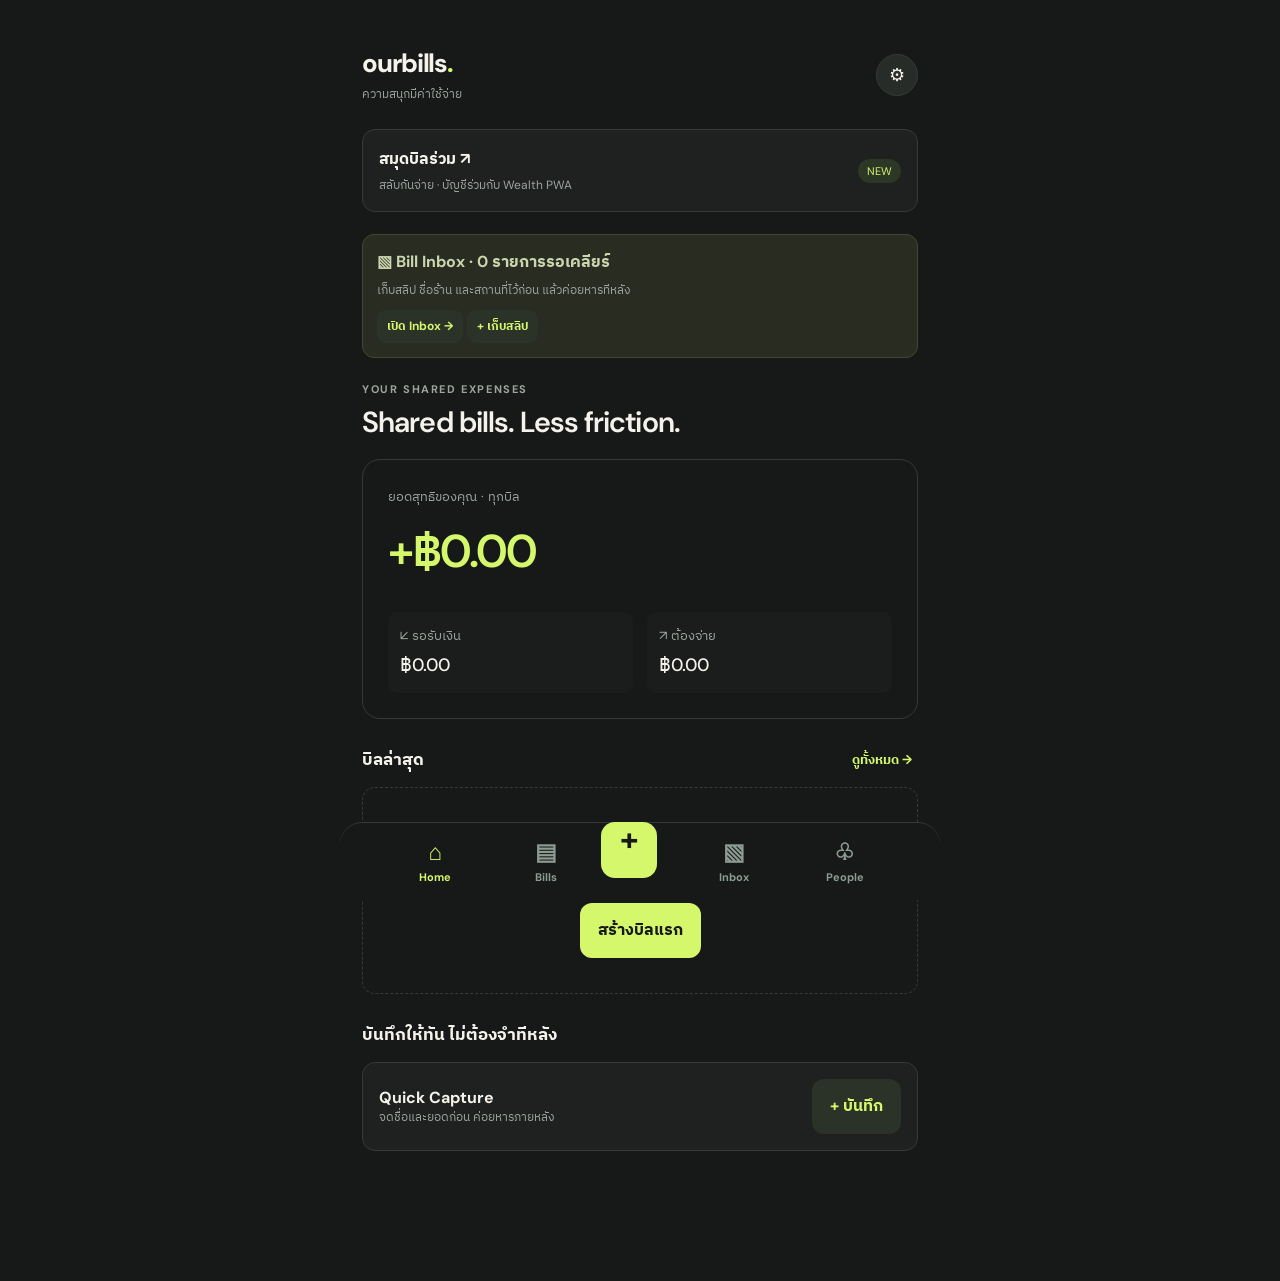
==== commit 3e076700: "Add shared bill books with Wealth PWA auth, private receipts and audited settlements" ====
--- a/index.html
+++ b/index.html
@@ -8,7 +8,7 @@
 /* ourbills charcoal / electric lime */
 :root,body.dark{color-scheme:dark;--bg:#171918;--paper:#1e211f;--ink:#f5f2eb;--muted:#9da49e;--line:#343a35;--accent:#d4f76b;--gold:#d4f76b;--red:#ff9b91;--soft:#293025;--shadow:none}
 body{background:var(--bg)}.shell{max-width:600px;padding:30px 22px 120px}.brand{letter-spacing:-1.1px}.brand img{display:none}.tagline{margin-top:5px}.avatar{background:#272c28;color:var(--ink);border:1px solid var(--line);border-radius:50%;font-size:18px}.heading{font-size:29px;font-weight:600;letter-spacing:-.9px}.eyebrow{color:var(--muted)}.hero,body.dark .hero{background:transparent;border:1px solid var(--line);border-radius:18px;color:var(--ink);padding:25px}.hero:after{display:none}.hero small{color:var(--muted)}.big{color:var(--accent);font-size:46px;font-weight:600;letter-spacing:-2px;font-variant-numeric:tabular-nums}.hero-stats>div{background:#ffffff04;border-radius:9px}.hero-stats b{color:var(--ink);font-weight:500}.card{box-shadow:none;border-radius:13px}.bill{background:transparent;border-width:0 0 1px;border-radius:0;padding:18px 0;margin:0}.bill-icon{background:#292e29;border-radius:11px;font-size:19px}.positive{color:var(--accent)}.btn,.nav .plus{color:#171918;border-radius:12px;box-shadow:none}.btn.secondary,.smallbtn{background:#2b3227;color:var(--accent)}.btn.ghost{background:#2b302c;color:var(--ink)}.btn.danger{background:#382521;color:var(--red)}.nav,body.dark .nav{background:#171918f5}.nav button.active{color:var(--accent)}.nav .plus{border-radius:14px}.field label{color:#b4bcb4}.field input,.field select,.field textarea,body.dark .field input,body.dark .field select,body.dark .field textarea,.chip,body.dark .chip,.person,body.dark .person,.split-grid input{background:#202521;color:var(--ink);border-color:var(--line);border-radius:10px}.field input:focus,.field select:focus,.field textarea:focus{border-color:var(--accent)}.chip.selected{color:#171918}.person input{accent-color:var(--accent)}.tabs,body.dark .tabs{background:#252b26}.tabs button{color:var(--muted)}.tabs button.active,body.dark .tabs button.active{background:#39432b;color:var(--accent);box-shadow:none}.empty,body.dark .empty{background:transparent;border-color:var(--line);border-radius:13px}.settle{background:#252e22;border:1px solid var(--line);border-radius:12px}.alert,.inbox-banner,body.dark .inbox-banner{background:#292d21;border:1px solid #414831;color:#cbd5af;border-radius:12px}.pill{background:#2d3726;color:var(--accent)}.sheet{background:var(--bg);border:1px solid var(--line);border-radius:18px 18px 0 0}.sheet-back{background:#0009}.x{background:#2b302c;color:var(--ink)}.inbox-toolbar{flex-wrap:wrap}.inbox-toolbar .btn{min-width:140px}.inbox-banner{margin-bottom:24px}.amount{font-variant-numeric:tabular-nums}.scan-status{color:var(--accent);font-size:13px;padding:10px 0}button:focus-visible{outline:2px solid var(--accent);outline-offset:3px}@media(min-width:720px){.nav{width:600px}.shell{padding-top:46px}}@media(prefers-reduced-motion:no-preference){.card,.btn{transition:background .15s}.btn:hover{filter:brightness(1.07)}}
-</style></head><body><main class="shell"><header class="top"><div><div class="brand"><img src="icon.svg" alt="" style="width:35px;height:35px;border-radius:10px;vertical-align:middle;margin-right:7px">ourbills<span style="color:var(--gold)">.</span></div><div class="tagline">ความสนุกมีค่าใช้จ่าย</div></div><button class="avatar" onclick="openSettings()" aria-label="ตั้งค่า">⚙</button></header><div id="view"></div></main><nav class="nav"><div class="nav-inner"><button id="nav-home" onclick="go('home')"><span class="ico">⌂</span>Home</button><button id="nav-bills" onclick="go('bills')"><span class="ico">▤</span>Bills</button><button class="plus" onclick="openExpense()" aria-label="เพิ่มรายการ">+</button><button id="nav-inbox" onclick="go('inbox')"><span class="ico">▧</span>Inbox</button><button id="nav-people" onclick="go('people')"><span class="ico">♧</span>People</button></div></nav><div id="modal"></div><script>
+</style></head><body><main class="shell"><header class="top"><div><div class="brand"><img src="icon.svg" alt="" style="width:35px;height:35px;border-radius:10px;vertical-align:middle;margin-right:7px">ourbills<span style="color:var(--gold)">.</span></div><div class="tagline">ความสนุกมีค่าใช้จ่าย</div></div><button class="avatar" onclick="openSettings()" aria-label="ตั้งค่า">⚙</button></header><a href="/shared" class="card row between" style="text-decoration:none;color:var(--ink);margin-bottom:22px"><span><b>สมุดบิลร่วม ↗</b><br><small class="muted">สลับกันจ่าย · บัญชีร่วมกับ Wealth PWA</small></span><span class="pill">NEW</span></a><div id="view"></div></main><nav class="nav"><div class="nav-inner"><button id="nav-home" onclick="go('home')"><span class="ico">⌂</span>Home</button><button id="nav-bills" onclick="go('bills')"><span class="ico">▤</span>Bills</button><button class="plus" onclick="openExpense()" aria-label="เพิ่มรายการ">+</button><button id="nav-inbox" onclick="go('inbox')"><span class="ico">▧</span>Inbox</button><button id="nav-people" onclick="go('people')"><span class="ico">♧</span>People</button></div></nav><div id="modal"></div><script>
 const KEY='ourbills_v2_data';const $=s=>document.querySelector(s);const uid=()=>crypto.randomUUID?crypto.randomUUID():String(Date.now()+Math.random());const esc=s=>String(s??'').replace(/[&<>"']/g,c=>({'&':'&amp;','<':'&lt;','>':'&gt;','"':'&quot;',"'":'&#39;'}[c]));const money=n=>'฿'+(Math.round((Number(n)||0)*100)/100).toLocaleString('th-TH',{minimumFractionDigits:2,maximumFractionDigits:2});const today=()=>new Date(Date.now()-new Date().getTimezoneOffset()*60000).toISOString().slice(0,10);const datefmt=s=>new Date(s+'T12:00:00').toLocaleDateString('th-TH',{day:'numeric',month:'short',year:'numeric'});let state={version:2,people:[{id:'me',name:'เรา'}],bills:[],activeBill:null,theme:'dark'};try{const s=JSON.parse(localStorage.getItem(KEY));if(s&&Array.isArray(s.people)&&Array.isArray(s.bills))state={...state,...s}}catch{}let page='home',billId=null,editing=null,receiptData=null,splitMode='equal',selected=[],custom={},percentage={},draftPayer='me';const persist=()=>{try{localStorage.setItem(KEY,JSON.stringify(state));return true}catch(e){alert('พื้นที่จัดเก็บเต็ม กรุณาสำรองข้อมูลและลดขนาดรูปสลิป');return false}};const person=id=>state.people.find(p=>p.id===id)?.name||'ไม่ทราบชื่อ';const bill=id=>state.bills.find(b=>b.id===id);const current=()=>bill(billId||state.activeBill);const total=b=>(b.items||[]).reduce((s,i)=>s+i.amount,0);const cents=n=>Math.round(Number(n||0)*100);function balances(b){let map=Object.fromEntries(state.people.map(p=>[p.id,0]));for(const i of b.items||[]){map[i.payer]=(map[i.payer]||0)+cents(i.amount);for(const [p,a] of Object.entries(i.shares||{}))map[p]=(map[p]||0)-cents(a)}for(const s of b.settlements||[]){map[s.from]=(map[s.from]||0)+cents(s.amount);map[s.to]=(map[s.to]||0)-cents(s.amount)}return map}function transfers(b){const m=balances(b);let pos=Object.entries(m).filter(([,v])=>v>0).map(([id,v])=>({id,v}));let neg=Object.entries(m).filter(([,v])=>v<0).map(([id,v])=>({id,v:-v}));let out=[];let i=0,j=0;while(i<neg.length&&j<pos.length){const v=Math.min(neg[i].v,pos[j].v);if(v>0)out.push({from:neg[i].id,to:pos[j].id,amount:v/100});neg[i].v-=v;pos[j].v-=v;if(!neg[i].v)i++;if(!pos[j].v)j++}return out}function balanceMine(){let v=0;for(const b of state.bills)v+=(balances(b).me||0)/100;return v}function go(p,id){page=p;if(id){billId=id;state.activeBill=id;persist()}render();scrollTo(0,0)}function render(){document.body.classList.toggle('dark',state.theme==='dark');for(const p of ['home','bills','people'])$('#nav-'+p).classList.toggle('active',page===p||page==='detail'&&p==='bills');$('#view').innerHTML=page==='home'?home():page==='bills'?billsView():page==='people'?peopleView():detailView()}function home(){const bal=balanceMine(),receive=state.bills.reduce((s,b)=>s+Math.max(0,(balances(b).me||0)/100),0),owe=state.bills.reduce((s,b)=>s+Math.max(0,-(balances(b).me||0)/100),0);return `<div class="eyebrow">YOUR SHARED EXPENSES</div><h1 class="heading">Shared bills. Less friction.</h1><section class="hero"><small>ยอดสุทธิของคุณ · ทุกบิล</small><div class="big">${bal>=0?'+':'−'}${money(Math.abs(bal))}</div><div class="hero-stats"><div><small>↙ รอรับเงิน</small><b>${money(receive)}</b></div><div><small>↗ ต้องจ่าย</small><b>${money(owe)}</b></div></div></section><div class="section"><h2>บิลล่าสุด</h2><button class="link" onclick="go('bills')">ดูทั้งหมด →</button></div>${state.bills.length?state.bills.slice().sort((a,b)=>b.created.localeCompare(a.created)).slice(0,5).map(b=>billCard(b)).join(''):`<div class="empty">▤<p>ยังไม่มีบิล เริ่มจากมื้อแรกของคุณได้เลย</p><button class="btn" onclick="openBill()">สร้างบิลแรก</button></div>`}<div class="section"><h2>บันทึกให้ทัน ไม่ต้องจำทีหลัง</h2></div><div class="card"><div class="row between"><div><b>Quick Capture</b><div class="subtle">จดชื่อและยอดก่อน ค่อยหารภายหลัง</div></div><button class="btn secondary" onclick="openExpense()">+ บันทึก</button></div></div>`}function billCard(b){const v=(balances(b).me||0)/100;return `<button class="card bill" onclick="go('detail','${b.id}')"><span class="bill-icon">${'▤'}</span><span class="bill-main"><b>${esc(b.name)}</b><small>${datefmt(b.date)} · ${b.items.length} รายการ · ${b.participants.length} คน</small></span><span style="text-align:right"><span class="amount ${v>0?'positive':v<0?'negative':''}">${v>0?'+':v<0?'−':''}${money(Math.abs(v))}</span><br><small class="muted">${b.items.some(i=>!Object.keys(i.shares||{}).length)?'รอหาร':transfers(b).length?'รอเคลียร์':'เคลียร์แล้ว'}</small></span></button>`}function billsView(){return `<div class="row between"><div><div class="eyebrow">YOUR BILL BOOKS</div><h1 class="heading">สมุดบิลของเรา</h1></div><button class="btn secondary" onclick="openBill()">+ สร้างบิล</button></div>${state.bills.length?state.bills.slice().sort((a,b)=>b.created.localeCompare(a.created)).map(billCard).join(''):`<div class="empty">ยังไม่มีบิลที่บันทึกไว้</div>`}`}function peopleView(){return `<div class="row between"><div><div class="eyebrow">YOUR CIRCLE</div><h1 class="heading">คนของเรา</h1></div><button class="btn secondary" onclick="openPerson()">+ เพิ่มคน</button></div><p class="subtle">เพิ่มครั้งเดียว ใช้ซ้ำได้ทุกบิล</p>${state.people.map(p=>`<div class="card row between"><div class="row"><span class="bill-icon">${esc(p.name.slice(0,1))}</span><b>${esc(p.name)}</b></div>${p.id!=='me'?`<button class="smallbtn" onclick="openPerson('${p.id}')">แก้ไข</button>`:'<span class="pill">บัญชีของฉัน</span>'}</div>`).join('')}`}function detailView(){const b=current();if(!b)return billsView();const tr=transfers(b);const unassigned=b.items.filter(i=>!Object.keys(i.shares||{}).length);return `<button class="link" onclick="go('bills')">← บิลทั้งหมด</button><div class="row between" style="margin-top:12px"><div><div class="eyebrow">${datefmt(b.date)}</div><h1 class="heading">${'▤'} ${esc(b.name)}</h1></div><button class="smallbtn" onclick="openBill('${b.id}')">แก้ไข</button></div><section class="hero"><small>ยอดค่าใช้จ่ายทั้งบิล</small><div class="big">${money(total(b))}</div><div class="hero-stats"><div><small>รายการ</small><b>${b.items.length}</b></div><div><small>สมาชิก</small><b>${b.participants.length}</b></div></div></section><div class="section"><h2>รายการที่จ่าย</h2><button class="link" onclick="openExpense(null,'${b.id}')">+ เพิ่มรายการ</button></div>${b.items.length?b.items.map(i=>`<div class="card"><div class="row between"><div style="min-width:0"><b>${esc(i.name)}</b><div class="subtle">${esc(person(i.payer))} จ่าย · ${datefmt(i.date)} · ${Object.keys(i.shares||{}).length?Object.keys(i.shares).length+' คน':'ยังไม่หาร'}</div></div><div style="text-align:right"><b>${money(i.amount)}</b><br><button class="link" onclick="openExpense('${i.id}','${b.id}')">แก้ไข</button></div></div>${i.note?`<div class="subtle">${esc(i.note)}</div>`:''}${i.receipt?`<div style="margin-top:8px"><img class="receipt" src="${i.receipt}" alt="สลิปของรายการ"></div>`:''}</div>`).join(''):`<div class="empty">ยังไม่มีรายการจ่าย</div>`}${unassigned.length?`<div class="alert">มี ${unassigned.length} รายการที่ยังไม่ได้แบ่งยอด สามารถกลับมาแก้ไขภายหลังได้</div>`:''}<div class="section"><h2>สรุปยอดโอน</h2><button class="link" onclick="shareBill()">แชร์ ↗</button></div>${tr.length?tr.map(t=>`<div class="settle"><div class="row between"><div><b>${esc(person(t.from))} → ${esc(person(t.to))}</b><div class="subtle">ยอดคงเหลือ</div></div><div style="text-align:right"><b>${money(t.amount)}</b><br><button class="smallbtn" onclick="openSettle('${t.from}','${t.to}',${t.amount})">บันทึกโอน</button></div></div></div>`).join(''):`<div class="card muted">${unassigned.length?'ยังมีรายการที่รอหาร':'ยอดทุกคนเคลียร์แล้ว ✓'}</div>`}<div class="section"><h2>ประวัติการคืนเงิน</h2></div>${(b.settlements||[]).length?b.settlements.map(s=>`<div class="card row between"><div><b>${esc(person(s.from))} → ${esc(person(s.to))}</b><div class="subtle">${datefmt(s.date)}</div></div><div><b>${money(s.amount)}</b> <button class="smallbtn" onclick="deleteSettlement('${s.id}')">ลบ</button></div></div>`).join(''):'<div class="subtle">ยังไม่มีรายการคืนเงิน</div>'}<div class="section"><button class="link" onclick="exportOneBill()">ส่งออกบิล JSON</button><button class="link" style="color:var(--red)" onclick="deleteBill()">ลบบิล</button></div>`}function modal(html){$('#modal').innerHTML=`<div class="sheet-back" onclick="if(event.target===this)closeModal()"><section class="sheet">${html}</section></div>`}function closeModal(){$('#modal').innerHTML=''}function header(t){return `<div class="sheet-head"><h2>${t}</h2><button class="x" onclick="closeModal()">✕</button></div>`}function openBill(id){const b=id?bill(id):null;modal(`${header(b?'แก้ไขบิล':'สร้างบิลใหม่')}<form class="stack" onsubmit="saveBill(event,'${id||''}')"><div class="field"><label>ชื่อบิล / ชื่อทริป</label><input name="name" required maxlength="100" placeholder="เช่น Dinner with แฟน" value="${esc(b?.name||'')}"></div><div class="field"><label>วันที่</label><input name="date" type="date" required value="${b?.date||today()}"></div><div class="field"><label>ไอคอน</label><select name="emoji">${['🍽️','☕','🍻','🚗','🏝️','🎬','🛍️','🏠'].map(x=>`<option ${b?.emoji===x?'selected':''}>${x}</option>`).join('')}</select></div><label class="subtle">สมาชิกในบิล (เพิ่มคนได้ที่หน้า People)</label>${state.people.map(p=>`<label class="person"><span>${esc(p.name)}</span><input type="checkbox" name="members" value="${p.id}" ${!b||b.participants.includes(p.id)?'checked':''}></label>`).join('')}<button class="btn full">${b?'บันทึกการแก้ไข':'สร้างบิล'}</button></form>`)}function saveBill(e,id){e.preventDefault();const f=new FormData(e.target),members=f.getAll('members');if(!members.length)return alert('เลือกสมาชิกอย่างน้อยหนึ่งคน');if(id){const b=bill(id);Object.assign(b,{name:f.get('name').trim(),date:f.get('date'),emoji:f.get('emoji'),participants:members})}else{const b={id:uid(),name:f.get('name').trim(),date:f.get('date'),emoji:f.get('emoji'),participants:members,items:[],settlements:[],created:new Date().toISOString()};state.bills.push(b);billId=b.id;state.activeBill=b.id}persist();closeModal();go('detail',id||billId)}function openPerson(id){const p=state.people.find(p=>p.id===id);modal(`${header(p?'แก้ไขชื่อ':'เพิ่มคน')}<form class="stack" onsubmit="savePerson(event,'${id||''}')"><div class="field"><label>ชื่อที่ใช้ในการหารเงิน</label><input name="name" required maxlength="50" placeholder="เช่น แฟน, ต้น, มาย" value="${esc(p?.name||'')}"></div><button class="btn full">บันทึก</button></form>`)}function savePerson(e,id){e.preventDefault();const name=new FormData(e.target).get('name').trim();if(!name)return;if(state.people.some(p=>p.id!==id&&p.name.toLowerCase()===name.toLowerCase()))return alert('มีชื่อนี้แล้ว');if(id)state.people.find(p=>p.id===id).name=name;else state.people.push({id:uid(),name});persist();closeModal();render()}
 function openExpense(id,bid){editing=id||null;const b=bid?bill(bid):current(),i=id?b?.items.find(x=>x.id===id):null;receiptData=i?.receipt||null;splitMode=i?(!Object.keys(i.shares||{}).length?'later':'custom'):'equal';selected=i?Object.keys(i.shares||{}):(b?.participants||state.people.map(p=>p.id));custom={...(i?.shares||{})};draftPayer=i?.payer||'me';const options=state.bills.map(x=>`<option value="${x.id}" ${x.id===b?.id?'selected':''}>${esc(x.name)}</option>`).join('');modal(`${header(i?'แก้ไขรายการ':'เพิ่มค่าใช้จ่าย')}<form id="expenseForm" class="stack" onsubmit="saveExpense(event)"><div class="field"><label>บิลที่ต้องการบันทึก</label><select id="expenseBill" onchange="changeExpenseBill()"><option value="">— เลือกบิล —</option>${options}</select></div>${!state.bills.length?`<div class="alert">สร้างบิลก่อนบันทึกรายการ <button type="button" class="smallbtn" onclick="openBill()">สร้างบิล</button></div>`:''}<div class="field"><label>ยอดเงิน (บาท)</label><input id="expenseAmount" name="amount" type="number" min="0.01" step="0.01" inputmode="decimal" required placeholder="0.00" value="${i?.amount??''}" oninput="renderShares()" style="font-size:27px;font-weight:800"></div><div class="field"><label>ชื่อรายการ</label><input name="name" maxlength="120" required placeholder="เช่น ชาบู + เครื่องดื่ม" value="${esc(i?.name||'')}"></div><div class="chips">${['🍽️ อาหาร','☕ กาแฟ','🚕 เดินทาง','🎬 ดูหนัง','🛍️ ช้อปปิ้ง'].map(s=>`<button type="button" class="chip" onclick="document.querySelector('[name=name]').value='${s}'">${s}</button>`).join('')}</div><div class="field"><label>ใครจ่ายก่อน</label><select id="payer" onchange="draftPayer=this.value">${state.people.map(p=>`<option value="${p.id}" ${draftPayer===p.id?'selected':''}>${esc(p.name)}</option>`).join('')}</select></div><div class="field"><label>วันที่</label><input type="date" name="date" required value="${i?.date||today()}"></div><div class="field"><label>โน้ต / ร้าน / สถานที่ (ไม่บังคับ)</label><textarea name="note" rows="2" placeholder="จำไว้ว่าจ่ายอะไร ที่ไหน">${esc(i?.note||'')}</textarea></div><div class="field"><label>รูปสลิป (ไม่บังคับ)</label><input type="file" accept="image/*" onchange="loadReceipt(this)"><button type="button" class="btn secondary" id="scanReceipt" onclick="scanExpenseReceipt(this)">อ่านยอดจากรูป</button><div id="ocrStatus" role="status" class="scan-status"></div><div id="receiptPreview">${receiptData?`<img class="receipt" src="${receiptData}"><button type="button" class="smallbtn" onclick="receiptData=null;$('#receiptPreview').innerHTML=''">ลบรูป</button>`:''}</div></div><div class="field"><label>วิธีหารเงิน</label><div class="tabs">${[['equal','หารเท่ากัน'],['custom','กำหนดยอด'],['percent','เปอร์เซ็นต์'],['later','ค่อยหาร']].map(([v,t])=>`<button type="button" class="${splitMode===v?'active':''}" onclick="setSplit('${v}')">${t}</button>`).join('')}</div></div><div id="shares"></div><button class="btn full" ${!state.bills.length?'disabled':''}>${i?'บันทึกการแก้ไข':'บันทึกรายการ'}</button>${i?`<button type="button" class="btn danger full" onclick="deleteExpense('${i.id}')">ลบรายการนี้</button>`:''}</form>`);if(!b&&state.bills.length)$('#expenseBill').value=state.bills[0].id;renderShares()}
 function changeExpenseBill(){selected=bill($('#expenseBill').value)?.participants||[];custom={};renderShares()}function setSplit(v){splitMode=v;document.querySelectorAll('.tabs button').forEach(x=>x.classList.toggle('active',x.textContent===({equal:'หารเท่ากัน',custom:'กำหนดยอด',percent:'เปอร์เซ็นต์',later:'ค่อยหาร'}[v])));renderShares()}function renderShares(){const el=$('#shares');if(!el)return;const b=bill($('#expenseBill')?.value);if(splitMode==='later'){el.innerHTML='<div class="alert">บันทึกไว้ก่อนโดยยังไม่หารยอด แล้วค่อยกลับมาแก้ไขได้</div>';return}if(!b){el.innerHTML='<div class="subtle">เลือกบิลก่อน</div>';return}const members=[...new Set([...b.participants,...selected])].filter(id=>state.people.some(p=>p.id===id));el.innerHTML=`<div class="field"><label>ใครร่วมรายการนี้บ้าง?</label>${members.map(id=>`<div class="person"><label class="row"><input type="checkbox" ${selected.includes(id)?'checked':''} onchange="toggleMember('${id}',this.checked)"><span>${esc(person(id))}</span></label>${selected.includes(id)&&splitMode!=='equal'?`<div style="width:112px"><input type="number" min="0" step="0.01" inputmode="decimal" placeholder="${splitMode==='percent'?'%':'บาท'}" value="${custom[id]??''}" oninput="custom['${id}']=this.value;updateShareSummary()"></div>`:''}</div>`).join('')}</div><div class="subtle" id="shareSummary"></div>`;updateShareSummary()}function toggleMember(id,v){selected=v?[...new Set([...selected,id])]:selected.filter(x=>x!==id);renderShares()}function updateShareSummary(){const el=$('#shareSummary');if(!el)return;const amount=cents($('#expenseAmount')?.value)/100;if(splitMode==='equal'){el.textContent=selected.length?`หาร ${selected.length} คน · คนละประมาณ ${money(amount/selected.length)}`:'กรุณาเลือกคนหาร';return}const sum=selected.reduce((s,id)=>s+(Number(custom[id])||0),0);el.textContent=splitMode==='percent'?`รวม ${sum.toFixed(2)}% (ต้องครบ 100%)`:`รวม ${money(sum)} จาก ${money(amount)}`;el.style.color=Math.abs(sum-(splitMode==='percent'?100:amount))>.009?'#bd5b4e':'#27775d'}function calcShares(amount){if(splitMode==='later')return {};if(!selected.length)throw Error('กรุณาเลือกคนหาร');const sum=cents(amount);if(splitMode==='equal'){let each=Math.floor(sum/selected.length),rem=sum-each*selected.length;return Object.fromEntries(selected.map((id,n)=>[id,(each+(n<rem?1:0))/100]))}if(splitMode==='custom'){const vals=selected.map(id=>cents(custom[id]));if(vals.some(v=>v<0)||vals.reduce((a,b)=>a+b,0)!==sum)throw Error('ยอดที่แบ่งแต่ละคนต้องรวมเท่ากับยอดทั้งหมด');return Object.fromEntries(selected.map((id,n)=>[id,vals[n]/100]))}const vals=selected.map(id=>Number(custom[id]));if(vals.some(v=>!Number.isFinite(v)||v<0)||Math.abs(vals.reduce((a,b)=>a+b,0)-100)>.001)throw Error('เปอร์เซ็นต์ต้องรวมกันเท่ากับ 100');const raw=vals.map(v=>sum*v/100),parts=raw.map(Math.floor);let remain=sum-parts.reduce((a,b)=>a+b,0);const order=raw.map((v,n)=>({n,frac:v-parts[n]})).sort((a,b)=>b.frac-a.frac);for(let k=0;k<remain;k++)parts[order[k].n]++;return Object.fromEntries(selected.map((id,n)=>[id,parts[n]/100]))}function saveExpense(e){e.preventDefault();const f=new FormData(e.target),b=bill($('#expenseBill').value),amount=Number(f.get('amount'));if(!b)return alert('กรุณาเลือกบิล');if(!(amount>0)||!Number.isFinite(amount))return alert('กรุณาใส่ยอดเงิน');let shares;try{shares=calcShares(amount)}catch(err){return alert(err.message)}const record={id:editing||uid(),name:String(f.get('name')).trim(),amount:Math.round(amount*100)/100,payer:$('#payer').value,date:f.get('date'),note:f.get('note'),receipt:receiptData,shares};if(!record.name)return alert('ใส่ชื่อรายการ');if(editing){const old=b.items.findIndex(i=>i.id===editing);if(old<0)return alert('ไม่พบรายการเดิม');b.items[old]=record}else b.items.push(record);if(!persist())return;closeModal();go('detail',b.id)}function loadReceipt(input){const file=input.files?.[0];if(!file)return;if(file.size>15*1024*1024)return alert('รูปใหญ่เกินไป (สูงสุด 15 MB)');const reader=new FileReader();reader.onload=()=>{const img=new Image();img.onload=()=>{const c=document.createElement('canvas'),scale=Math.min(1,1100/Math.max(img.width,img.height));c.width=Math.round(img.width*scale);c.height=Math.round(img.height*scale);c.getContext('2d').drawImage(img,0,0,c.width,c.height);receiptData=c.toDataURL('image/jpeg',.7);$('#receiptPreview').innerHTML=`<img class="receipt" src="${receiptData}"><button type="button" class="smallbtn" onclick="receiptData=null;$('#receiptPreview').innerHTML=''">ลบรูป</button>`;scanExpenseReceipt(document.getElementById('scanReceipt'))};img.src=reader.result};reader.readAsDataURL(file)}function deleteExpense(id){if(!confirm('ลบรายการนี้?'))return;const b=bill($('#expenseBill').value);b.items=b.items.filter(i=>i.id!==id);persist();closeModal();go('detail',b.id)}function openSettle(from,to,amount){modal(`${header('บันทึกการคืนเงิน')}<form class="stack" onsubmit="saveSettle(event,'${from}','${to}')"><p>${esc(person(from))} โอนให้ ${esc(person(to))}</p><div class="field"><label>จำนวนเงิน (บาท)</label><input name="amount" type="number" min="0.01" step="0.01" value="${amount.toFixed(2)}" required></div><div class="field"><label>วันที่โอน</label><input name="date" type="date" value="${today()}" required></div><button class="btn full">บันทึกยอดคืนเงิน</button></form>`)}function saveSettle(e,from,to){e.preventDefault();const f=new FormData(e.target),amount=Number(f.get('amount')),b=current();if(!Number.isFinite(amount)||amount<=0)return alert('ยอดไม่ถูกต้อง');const outstanding=transfers(b).find(t=>t.from===from&&t.to===to)?.amount||0;if(cents(amount)>cents(outstanding))return alert('ยอดคืนมากกว่ายอดค้าง');b.settlements.push({id:uid(),from,to,amount:Math.round(amount*100)/100,date:f.get('date')});persist();closeModal();render()}function deleteSettlement(id){if(!confirm('ยกเลิกประวัติคืนเงินรายการนี้?'))return;const b=current();b.settlements=b.settlements.filter(s=>s.id!==id);persist();render()}function deleteBill(){if(!confirm('ลบบิลและรายการทั้งหมดในบิลนี้อย่างถาวร?'))return;state.bills=state.bills.filter(b=>b.id!==current().id);billId=null;state.activeBill=state.bills[0]?.id||null;persist();go('bills')}function summaryText(b){return `#ourbills · ${b.name}\n${datefmt(b.date)}\nยอดรวม ${money(total(b))}\n\n${b.items.map(i=>`${i.name}: ${money(i.amount)} (${person(i.payer)} จ่าย)`).join('\n')}\n\nยอดที่ต้องโอน\n${transfers(b).map(t=>`${person(t.from)} → ${person(t.to)} ${money(t.amount)}`).join('\n')||'เคลียร์แล้ว'}${b.items.some(i=>!Object.keys(i.shares||{}).length)?'\n* ยังมีรายการที่รอหาร':''}`}async function shareBill(){const b=current(),txt=summaryText(b);try{if(navigator.share)await navigator.share({title:b.name,text:txt});else if(navigator.clipboard){await navigator.clipboard.writeText(txt);alert('คัดลอกสรุปแล้ว ส่งใน LINE ได้เลย')}else prompt('คัดลอกสรุป',txt)}catch(e){if(e.name!=='AbortError')prompt('คัดลอกสรุป',txt)}}function download(name,content,type='application/json'){const url=URL.createObjectURL(new Blob([content],{type})),a=document.createElement('a');a.href=url;a.download=name;a.click();setTimeout(()=>URL.revokeObjectURL(url),3000)}function exportOneBill(){const b=current();download('ourbills-'+b.date+'.json',JSON.stringify({bill:b,people:state.people},null,2))}function openSettings(){modal(`${header('ตั้งค่าและข้อมูล')}<div class="stack"><button class="btn secondary full" onclick="state.theme=state.theme==='dark'?'light':'dark';persist();closeModal();render()">สลับ Light / Dark Mode</button><button class="btn secondary full" onclick="download('ourbills-backup.json',JSON.stringify(state,null,2))">สำรองข้อมูลทั้งหมด (JSON)</button><div class="field"><label>นำเข้าข้อมูลสำรอง v2 (แทนข้อมูลปัจจุบัน)</label><input type="file" accept=".json,application/json" onchange="importBackup(this)"></div><div class="alert">ข้อมูลเก็บในเบราว์เซอร์ของอุปกรณ์นี้เท่านั้น กรุณาสำรองข้อมูลเป็นระยะ โดยเฉพาะเมื่อแนบสลิปจำนวนมาก</div><div class="subtle">#ourbills 3.0 · No account, just split.</div></div>`)}function importBackup(input){const f=input.files?.[0];if(!f)return;const r=new FileReader();r.onload=()=>{try{const d=JSON.parse(r.result);if(d.version!==2||!Array.isArray(d.people)||!Array.isArray(d.bills)||!d.people.some(p=>p.id==='me'))throw Error('รูปแบบไฟล์ไม่ถูกต้อง');if(!confirm('นำเข้าข้อมูลและแทนข้อมูลปัจจุบันทั้งหมด? โปรดสำรองข้อมูลเดิมก่อน'))return;state=d;persist();closeModal();go('home')}catch(e){alert('นำเข้าไม่สำเร็จ: '+e.message)}};r.readAsText(f)}
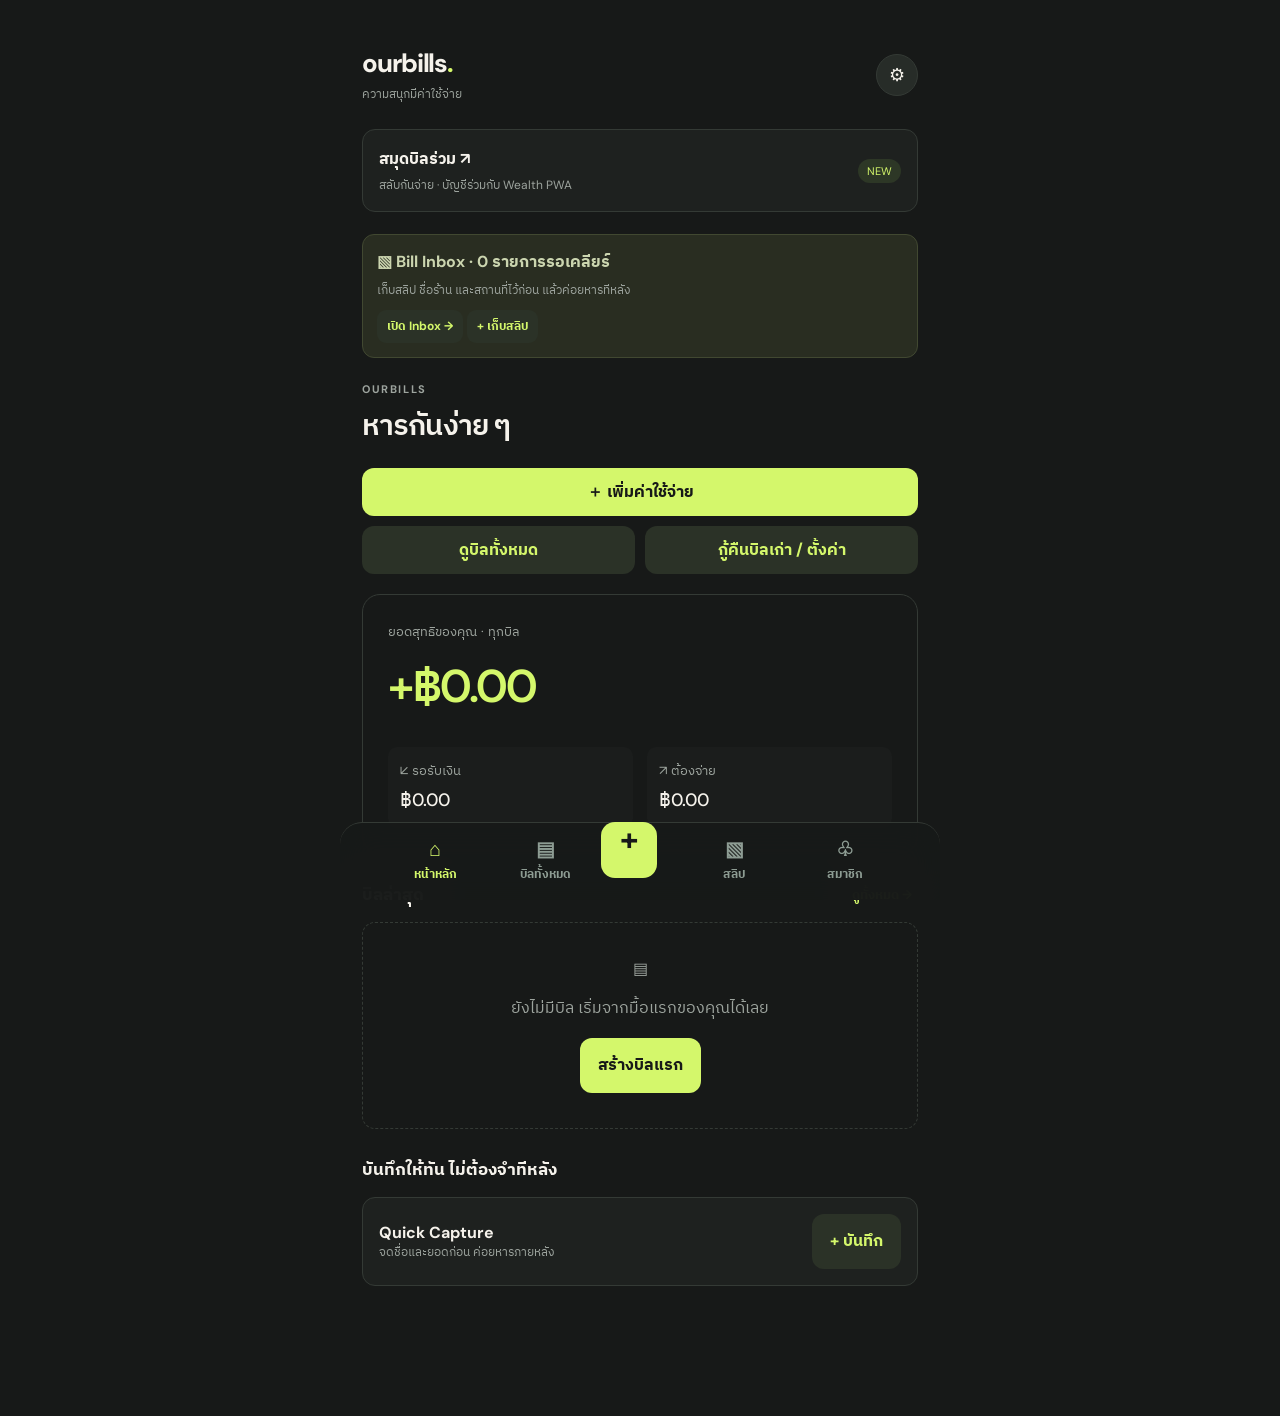
==== commit 9297c279: "Simplify mobile navigation and surface primary actions on home" ====
--- a/index.html
+++ b/index.html
@@ -8,8 +8,11 @@
 /* ourbills charcoal / electric lime */
 :root,body.dark{color-scheme:dark;--bg:#171918;--paper:#1e211f;--ink:#f5f2eb;--muted:#9da49e;--line:#343a35;--accent:#d4f76b;--gold:#d4f76b;--red:#ff9b91;--soft:#293025;--shadow:none}
 body{background:var(--bg)}.shell{max-width:600px;padding:30px 22px 120px}.brand{letter-spacing:-1.1px}.brand img{display:none}.tagline{margin-top:5px}.avatar{background:#272c28;color:var(--ink);border:1px solid var(--line);border-radius:50%;font-size:18px}.heading{font-size:29px;font-weight:600;letter-spacing:-.9px}.eyebrow{color:var(--muted)}.hero,body.dark .hero{background:transparent;border:1px solid var(--line);border-radius:18px;color:var(--ink);padding:25px}.hero:after{display:none}.hero small{color:var(--muted)}.big{color:var(--accent);font-size:46px;font-weight:600;letter-spacing:-2px;font-variant-numeric:tabular-nums}.hero-stats>div{background:#ffffff04;border-radius:9px}.hero-stats b{color:var(--ink);font-weight:500}.card{box-shadow:none;border-radius:13px}.bill{background:transparent;border-width:0 0 1px;border-radius:0;padding:18px 0;margin:0}.bill-icon{background:#292e29;border-radius:11px;font-size:19px}.positive{color:var(--accent)}.btn,.nav .plus{color:#171918;border-radius:12px;box-shadow:none}.btn.secondary,.smallbtn{background:#2b3227;color:var(--accent)}.btn.ghost{background:#2b302c;color:var(--ink)}.btn.danger{background:#382521;color:var(--red)}.nav,body.dark .nav{background:#171918f5}.nav button.active{color:var(--accent)}.nav .plus{border-radius:14px}.field label{color:#b4bcb4}.field input,.field select,.field textarea,body.dark .field input,body.dark .field select,body.dark .field textarea,.chip,body.dark .chip,.person,body.dark .person,.split-grid input{background:#202521;color:var(--ink);border-color:var(--line);border-radius:10px}.field input:focus,.field select:focus,.field textarea:focus{border-color:var(--accent)}.chip.selected{color:#171918}.person input{accent-color:var(--accent)}.tabs,body.dark .tabs{background:#252b26}.tabs button{color:var(--muted)}.tabs button.active,body.dark .tabs button.active{background:#39432b;color:var(--accent);box-shadow:none}.empty,body.dark .empty{background:transparent;border-color:var(--line);border-radius:13px}.settle{background:#252e22;border:1px solid var(--line);border-radius:12px}.alert,.inbox-banner,body.dark .inbox-banner{background:#292d21;border:1px solid #414831;color:#cbd5af;border-radius:12px}.pill{background:#2d3726;color:var(--accent)}.sheet{background:var(--bg);border:1px solid var(--line);border-radius:18px 18px 0 0}.sheet-back{background:#0009}.x{background:#2b302c;color:var(--ink)}.inbox-toolbar{flex-wrap:wrap}.inbox-toolbar .btn{min-width:140px}.inbox-banner{margin-bottom:24px}.amount{font-variant-numeric:tabular-nums}.scan-status{color:var(--accent);font-size:13px;padding:10px 0}button:focus-visible{outline:2px solid var(--accent);outline-offset:3px}@media(min-width:720px){.nav{width:600px}.shell{padding-top:46px}}@media(prefers-reduced-motion:no-preference){.card,.btn{transition:background .15s}.btn:hover{filter:brightness(1.07)}}
-</style></head><body><main class="shell"><header class="top"><div><div class="brand"><img src="icon.svg" alt="" style="width:35px;height:35px;border-radius:10px;vertical-align:middle;margin-right:7px">ourbills<span style="color:var(--gold)">.</span></div><div class="tagline">ความสนุกมีค่าใช้จ่าย</div></div><button class="avatar" onclick="openSettings()" aria-label="ตั้งค่า">⚙</button></header><a href="/shared" class="card row between" style="text-decoration:none;color:var(--ink);margin-bottom:22px"><span><b>สมุดบิลร่วม ↗</b><br><small class="muted">สลับกันจ่าย · บัญชีร่วมกับ Wealth PWA</small></span><span class="pill">NEW</span></a><div id="view"></div></main><nav class="nav"><div class="nav-inner"><button id="nav-home" onclick="go('home')"><span class="ico">⌂</span>Home</button><button id="nav-bills" onclick="go('bills')"><span class="ico">▤</span>Bills</button><button class="plus" onclick="openExpense()" aria-label="เพิ่มรายการ">+</button><button id="nav-inbox" onclick="go('inbox')"><span class="ico">▧</span>Inbox</button><button id="nav-people" onclick="go('people')"><span class="ico">♧</span>People</button></div></nav><div id="modal"></div><script>
-const KEY='ourbills_v2_data';const $=s=>document.querySelector(s);const uid=()=>crypto.randomUUID?crypto.randomUUID():String(Date.now()+Math.random());const esc=s=>String(s??'').replace(/[&<>"']/g,c=>({'&':'&amp;','<':'&lt;','>':'&gt;','"':'&quot;',"'":'&#39;'}[c]));const money=n=>'฿'+(Math.round((Number(n)||0)*100)/100).toLocaleString('th-TH',{minimumFractionDigits:2,maximumFractionDigits:2});const today=()=>new Date(Date.now()-new Date().getTimezoneOffset()*60000).toISOString().slice(0,10);const datefmt=s=>new Date(s+'T12:00:00').toLocaleDateString('th-TH',{day:'numeric',month:'short',year:'numeric'});let state={version:2,people:[{id:'me',name:'เรา'}],bills:[],activeBill:null,theme:'dark'};try{const s=JSON.parse(localStorage.getItem(KEY));if(s&&Array.isArray(s.people)&&Array.isArray(s.bills))state={...state,...s}}catch{}let page='home',billId=null,editing=null,receiptData=null,splitMode='equal',selected=[],custom={},percentage={},draftPayer='me';const persist=()=>{try{localStorage.setItem(KEY,JSON.stringify(state));return true}catch(e){alert('พื้นที่จัดเก็บเต็ม กรุณาสำรองข้อมูลและลดขนาดรูปสลิป');return false}};const person=id=>state.people.find(p=>p.id===id)?.name||'ไม่ทราบชื่อ';const bill=id=>state.bills.find(b=>b.id===id);const current=()=>bill(billId||state.activeBill);const total=b=>(b.items||[]).reduce((s,i)=>s+i.amount,0);const cents=n=>Math.round(Number(n||0)*100);function balances(b){let map=Object.fromEntries(state.people.map(p=>[p.id,0]));for(const i of b.items||[]){map[i.payer]=(map[i.payer]||0)+cents(i.amount);for(const [p,a] of Object.entries(i.shares||{}))map[p]=(map[p]||0)-cents(a)}for(const s of b.settlements||[]){map[s.from]=(map[s.from]||0)+cents(s.amount);map[s.to]=(map[s.to]||0)-cents(s.amount)}return map}function transfers(b){const m=balances(b);let pos=Object.entries(m).filter(([,v])=>v>0).map(([id,v])=>({id,v}));let neg=Object.entries(m).filter(([,v])=>v<0).map(([id,v])=>({id,v:-v}));let out=[];let i=0,j=0;while(i<neg.length&&j<pos.length){const v=Math.min(neg[i].v,pos[j].v);if(v>0)out.push({from:neg[i].id,to:pos[j].id,amount:v/100});neg[i].v-=v;pos[j].v-=v;if(!neg[i].v)i++;if(!pos[j].v)j++}return out}function balanceMine(){let v=0;for(const b of state.bills)v+=(balances(b).me||0)/100;return v}function go(p,id){page=p;if(id){billId=id;state.activeBill=id;persist()}render();scrollTo(0,0)}function render(){document.body.classList.toggle('dark',state.theme==='dark');for(const p of ['home','bills','people'])$('#nav-'+p).classList.toggle('active',page===p||page==='detail'&&p==='bills');$('#view').innerHTML=page==='home'?home():page==='bills'?billsView():page==='people'?peopleView():detailView()}function home(){const bal=balanceMine(),receive=state.bills.reduce((s,b)=>s+Math.max(0,(balances(b).me||0)/100),0),owe=state.bills.reduce((s,b)=>s+Math.max(0,-(balances(b).me||0)/100),0);return `<div class="eyebrow">YOUR SHARED EXPENSES</div><h1 class="heading">Shared bills. Less friction.</h1><section class="hero"><small>ยอดสุทธิของคุณ · ทุกบิล</small><div class="big">${bal>=0?'+':'−'}${money(Math.abs(bal))}</div><div class="hero-stats"><div><small>↙ รอรับเงิน</small><b>${money(receive)}</b></div><div><small>↗ ต้องจ่าย</small><b>${money(owe)}</b></div></div></section><div class="section"><h2>บิลล่าสุด</h2><button class="link" onclick="go('bills')">ดูทั้งหมด →</button></div>${state.bills.length?state.bills.slice().sort((a,b)=>b.created.localeCompare(a.created)).slice(0,5).map(b=>billCard(b)).join(''):`<div class="empty">▤<p>ยังไม่มีบิล เริ่มจากมื้อแรกของคุณได้เลย</p><button class="btn" onclick="openBill()">สร้างบิลแรก</button></div>`}<div class="section"><h2>บันทึกให้ทัน ไม่ต้องจำทีหลัง</h2></div><div class="card"><div class="row between"><div><b>Quick Capture</b><div class="subtle">จดชื่อและยอดก่อน ค่อยหารภายหลัง</div></div><button class="btn secondary" onclick="openExpense()">+ บันทึก</button></div></div>`}function billCard(b){const v=(balances(b).me||0)/100;return `<button class="card bill" onclick="go('detail','${b.id}')"><span class="bill-icon">${'▤'}</span><span class="bill-main"><b>${esc(b.name)}</b><small>${datefmt(b.date)} · ${b.items.length} รายการ · ${b.participants.length} คน</small></span><span style="text-align:right"><span class="amount ${v>0?'positive':v<0?'negative':''}">${v>0?'+':v<0?'−':''}${money(Math.abs(v))}</span><br><small class="muted">${b.items.some(i=>!Object.keys(i.shares||{}).length)?'รอหาร':transfers(b).length?'รอเคลียร์':'เคลียร์แล้ว'}</small></span></button>`}function billsView(){return `<div class="row between"><div><div class="eyebrow">YOUR BILL BOOKS</div><h1 class="heading">สมุดบิลของเรา</h1></div><button class="btn secondary" onclick="openBill()">+ สร้างบิล</button></div>${state.bills.length?state.bills.slice().sort((a,b)=>b.created.localeCompare(a.created)).map(billCard).join(''):`<div class="empty">ยังไม่มีบิลที่บันทึกไว้</div>`}`}function peopleView(){return `<div class="row between"><div><div class="eyebrow">YOUR CIRCLE</div><h1 class="heading">คนของเรา</h1></div><button class="btn secondary" onclick="openPerson()">+ เพิ่มคน</button></div><p class="subtle">เพิ่มครั้งเดียว ใช้ซ้ำได้ทุกบิล</p>${state.people.map(p=>`<div class="card row between"><div class="row"><span class="bill-icon">${esc(p.name.slice(0,1))}</span><b>${esc(p.name)}</b></div>${p.id!=='me'?`<button class="smallbtn" onclick="openPerson('${p.id}')">แก้ไข</button>`:'<span class="pill">บัญชีของฉัน</span>'}</div>`).join('')}`}function detailView(){const b=current();if(!b)return billsView();const tr=transfers(b);const unassigned=b.items.filter(i=>!Object.keys(i.shares||{}).length);return `<button class="link" onclick="go('bills')">← บิลทั้งหมด</button><div class="row between" style="margin-top:12px"><div><div class="eyebrow">${datefmt(b.date)}</div><h1 class="heading">${'▤'} ${esc(b.name)}</h1></div><button class="smallbtn" onclick="openBill('${b.id}')">แก้ไข</button></div><section class="hero"><small>ยอดค่าใช้จ่ายทั้งบิล</small><div class="big">${money(total(b))}</div><div class="hero-stats"><div><small>รายการ</small><b>${b.items.length}</b></div><div><small>สมาชิก</small><b>${b.participants.length}</b></div></div></section><div class="section"><h2>รายการที่จ่าย</h2><button class="link" onclick="openExpense(null,'${b.id}')">+ เพิ่มรายการ</button></div>${b.items.length?b.items.map(i=>`<div class="card"><div class="row between"><div style="min-width:0"><b>${esc(i.name)}</b><div class="subtle">${esc(person(i.payer))} จ่าย · ${datefmt(i.date)} · ${Object.keys(i.shares||{}).length?Object.keys(i.shares).length+' คน':'ยังไม่หาร'}</div></div><div style="text-align:right"><b>${money(i.amount)}</b><br><button class="link" onclick="openExpense('${i.id}','${b.id}')">แก้ไข</button></div></div>${i.note?`<div class="subtle">${esc(i.note)}</div>`:''}${i.receipt?`<div style="margin-top:8px"><img class="receipt" src="${i.receipt}" alt="สลิปของรายการ"></div>`:''}</div>`).join(''):`<div class="empty">ยังไม่มีรายการจ่าย</div>`}${unassigned.length?`<div class="alert">มี ${unassigned.length} รายการที่ยังไม่ได้แบ่งยอด สามารถกลับมาแก้ไขภายหลังได้</div>`:''}<div class="section"><h2>สรุปยอดโอน</h2><button class="link" onclick="shareBill()">แชร์ ↗</button></div>${tr.length?tr.map(t=>`<div class="settle"><div class="row between"><div><b>${esc(person(t.from))} → ${esc(person(t.to))}</b><div class="subtle">ยอดคงเหลือ</div></div><div style="text-align:right"><b>${money(t.amount)}</b><br><button class="smallbtn" onclick="openSettle('${t.from}','${t.to}',${t.amount})">บันทึกโอน</button></div></div></div>`).join(''):`<div class="card muted">${unassigned.length?'ยังมีรายการที่รอหาร':'ยอดทุกคนเคลียร์แล้ว ✓'}</div>`}<div class="section"><h2>ประวัติการคืนเงิน</h2></div>${(b.settlements||[]).length?b.settlements.map(s=>`<div class="card row between"><div><b>${esc(person(s.from))} → ${esc(person(s.to))}</b><div class="subtle">${datefmt(s.date)}</div></div><div><b>${money(s.amount)}</b> <button class="smallbtn" onclick="deleteSettlement('${s.id}')">ลบ</button></div></div>`).join(''):'<div class="subtle">ยังไม่มีรายการคืนเงิน</div>'}<div class="section"><button class="link" onclick="exportOneBill()">ส่งออกบิล JSON</button><button class="link" style="color:var(--red)" onclick="deleteBill()">ลบบิล</button></div>`}function modal(html){$('#modal').innerHTML=`<div class="sheet-back" onclick="if(event.target===this)closeModal()"><section class="sheet">${html}</section></div>`}function closeModal(){$('#modal').innerHTML=''}function header(t){return `<div class="sheet-head"><h2>${t}</h2><button class="x" onclick="closeModal()">✕</button></div>`}function openBill(id){const b=id?bill(id):null;modal(`${header(b?'แก้ไขบิล':'สร้างบิลใหม่')}<form class="stack" onsubmit="saveBill(event,'${id||''}')"><div class="field"><label>ชื่อบิล / ชื่อทริป</label><input name="name" required maxlength="100" placeholder="เช่น Dinner with แฟน" value="${esc(b?.name||'')}"></div><div class="field"><label>วันที่</label><input name="date" type="date" required value="${b?.date||today()}"></div><div class="field"><label>ไอคอน</label><select name="emoji">${['🍽️','☕','🍻','🚗','🏝️','🎬','🛍️','🏠'].map(x=>`<option ${b?.emoji===x?'selected':''}>${x}</option>`).join('')}</select></div><label class="subtle">สมาชิกในบิล (เพิ่มคนได้ที่หน้า People)</label>${state.people.map(p=>`<label class="person"><span>${esc(p.name)}</span><input type="checkbox" name="members" value="${p.id}" ${!b||b.participants.includes(p.id)?'checked':''}></label>`).join('')}<button class="btn full">${b?'บันทึกการแก้ไข':'สร้างบิล'}</button></form>`)}function saveBill(e,id){e.preventDefault();const f=new FormData(e.target),members=f.getAll('members');if(!members.length)return alert('เลือกสมาชิกอย่างน้อยหนึ่งคน');if(id){const b=bill(id);Object.assign(b,{name:f.get('name').trim(),date:f.get('date'),emoji:f.get('emoji'),participants:members})}else{const b={id:uid(),name:f.get('name').trim(),date:f.get('date'),emoji:f.get('emoji'),participants:members,items:[],settlements:[],created:new Date().toISOString()};state.bills.push(b);billId=b.id;state.activeBill=b.id}persist();closeModal();go('detail',id||billId)}function openPerson(id){const p=state.people.find(p=>p.id===id);modal(`${header(p?'แก้ไขชื่อ':'เพิ่มคน')}<form class="stack" onsubmit="savePerson(event,'${id||''}')"><div class="field"><label>ชื่อที่ใช้ในการหารเงิน</label><input name="name" required maxlength="50" placeholder="เช่น แฟน, ต้น, มาย" value="${esc(p?.name||'')}"></div><button class="btn full">บันทึก</button></form>`)}function savePerson(e,id){e.preventDefault();const name=new FormData(e.target).get('name').trim();if(!name)return;if(state.people.some(p=>p.id!==id&&p.name.toLowerCase()===name.toLowerCase()))return alert('มีชื่อนี้แล้ว');if(id)state.people.find(p=>p.id===id).name=name;else state.people.push({id:uid(),name});persist();closeModal();render()}
+
+/* Basic-first navigation: keep primary tasks visible on small phones */
+.quick-actions{display:grid;grid-template-columns:1fr 1fr;gap:10px;margin:16px 0 20px}.quick-actions .btn{min-height:48px;white-space:normal;padding:10px 8px}.quick-actions .btn:first-child{grid-column:1/-1}.nav-inner button:not(.plus){font-size:12px;min-width:0}.nav-inner button .ico{font-size:20px}@media(max-width:360px){.nav-inner button:not(.plus){font-size:11px}}
+</style></head><body><main class="shell"><header class="top"><div><div class="brand"><img src="icon.svg" alt="" style="width:35px;height:35px;border-radius:10px;vertical-align:middle;margin-right:7px">ourbills<span style="color:var(--gold)">.</span></div><div class="tagline">ความสนุกมีค่าใช้จ่าย</div></div><button class="avatar" onclick="openSettings()" aria-label="ตั้งค่า">⚙</button></header><a href="/shared" class="card row between" style="text-decoration:none;color:var(--ink);margin-bottom:22px"><span><b>สมุดบิลร่วม ↗</b><br><small class="muted">สลับกันจ่าย · บัญชีร่วมกับ Wealth PWA</small></span><span class="pill">NEW</span></a><div id="view"></div></main><nav class="nav" aria-label="เมนูหลัก"><div class="nav-inner"><button id="nav-home" onclick="go('home')"><span class="ico">⌂</span>หน้าหลัก</button><button id="nav-bills" onclick="go('bills')"><span class="ico">▤</span>บิลทั้งหมด</button><button class="plus" onclick="openExpense()" aria-label="เพิ่มค่าใช้จ่าย">+</button><button id="nav-inbox" onclick="go('inbox')"><span class="ico">▧</span>สลิป</button><button id="nav-people" onclick="go('people')"><span class="ico">♧</span>สมาชิก</button></div></nav><div id="modal"></div><script>
+const KEY='ourbills_v2_data';const $=s=>document.querySelector(s);const uid=()=>crypto.randomUUID?crypto.randomUUID():String(Date.now()+Math.random());const esc=s=>String(s??'').replace(/[&<>"']/g,c=>({'&':'&amp;','<':'&lt;','>':'&gt;','"':'&quot;',"'":'&#39;'}[c]));const money=n=>'฿'+(Math.round((Number(n)||0)*100)/100).toLocaleString('th-TH',{minimumFractionDigits:2,maximumFractionDigits:2});const today=()=>new Date(Date.now()-new Date().getTimezoneOffset()*60000).toISOString().slice(0,10);const datefmt=s=>new Date(s+'T12:00:00').toLocaleDateString('th-TH',{day:'numeric',month:'short',year:'numeric'});let state={version:2,people:[{id:'me',name:'เรา'}],bills:[],activeBill:null,theme:'dark'};try{const s=JSON.parse(localStorage.getItem(KEY));if(s&&Array.isArray(s.people)&&Array.isArray(s.bills))state={...state,...s}}catch{}let page='home',billId=null,editing=null,receiptData=null,splitMode='equal',selected=[],custom={},percentage={},draftPayer='me';const persist=()=>{try{localStorage.setItem(KEY,JSON.stringify(state));return true}catch(e){alert('พื้นที่จัดเก็บเต็ม กรุณาสำรองข้อมูลและลดขนาดรูปสลิป');return false}};const person=id=>state.people.find(p=>p.id===id)?.name||'ไม่ทราบชื่อ';const bill=id=>state.bills.find(b=>b.id===id);const current=()=>bill(billId||state.activeBill);const total=b=>(b.items||[]).reduce((s,i)=>s+i.amount,0);const cents=n=>Math.round(Number(n||0)*100);function balances(b){let map=Object.fromEntries(state.people.map(p=>[p.id,0]));for(const i of b.items||[]){map[i.payer]=(map[i.payer]||0)+cents(i.amount);for(const [p,a] of Object.entries(i.shares||{}))map[p]=(map[p]||0)-cents(a)}for(const s of b.settlements||[]){map[s.from]=(map[s.from]||0)+cents(s.amount);map[s.to]=(map[s.to]||0)-cents(s.amount)}return map}function transfers(b){const m=balances(b);let pos=Object.entries(m).filter(([,v])=>v>0).map(([id,v])=>({id,v}));let neg=Object.entries(m).filter(([,v])=>v<0).map(([id,v])=>({id,v:-v}));let out=[];let i=0,j=0;while(i<neg.length&&j<pos.length){const v=Math.min(neg[i].v,pos[j].v);if(v>0)out.push({from:neg[i].id,to:pos[j].id,amount:v/100});neg[i].v-=v;pos[j].v-=v;if(!neg[i].v)i++;if(!pos[j].v)j++}return out}function balanceMine(){let v=0;for(const b of state.bills)v+=(balances(b).me||0)/100;return v}function go(p,id){page=p;if(id){billId=id;state.activeBill=id;persist()}render();scrollTo(0,0)}function render(){document.body.classList.toggle('dark',state.theme==='dark');for(const p of ['home','bills','people'])$('#nav-'+p).classList.toggle('active',page===p||page==='detail'&&p==='bills');$('#view').innerHTML=page==='home'?home():page==='bills'?billsView():page==='people'?peopleView():detailView()}function home(){const bal=balanceMine(),receive=state.bills.reduce((s,b)=>s+Math.max(0,(balances(b).me||0)/100),0),owe=state.bills.reduce((s,b)=>s+Math.max(0,-(balances(b).me||0)/100),0);return `<div class="eyebrow">OURBILLS</div><h1 class="heading">หารกันง่าย ๆ</h1><div class="quick-actions"><button class="btn" onclick="openExpense()">＋ เพิ่มค่าใช้จ่าย</button><button class="btn secondary" onclick="go('bills')">ดูบิลทั้งหมด</button><button class="btn secondary" onclick="openSettings()">กู้คืนบิลเก่า / ตั้งค่า</button></div><section class="hero"><small>ยอดสุทธิของคุณ · ทุกบิล</small><div class="big">${bal>=0?'+':'−'}${money(Math.abs(bal))}</div><div class="hero-stats"><div><small>↙ รอรับเงิน</small><b>${money(receive)}</b></div><div><small>↗ ต้องจ่าย</small><b>${money(owe)}</b></div></div></section><div class="section"><h2>บิลล่าสุด</h2><button class="link" onclick="go('bills')">ดูทั้งหมด →</button></div>${state.bills.length?state.bills.slice().sort((a,b)=>b.created.localeCompare(a.created)).slice(0,5).map(b=>billCard(b)).join(''):`<div class="empty">▤<p>ยังไม่มีบิล เริ่มจากมื้อแรกของคุณได้เลย</p><button class="btn" onclick="openBill()">สร้างบิลแรก</button></div>`}<div class="section"><h2>บันทึกให้ทัน ไม่ต้องจำทีหลัง</h2></div><div class="card"><div class="row between"><div><b>Quick Capture</b><div class="subtle">จดชื่อและยอดก่อน ค่อยหารภายหลัง</div></div><button class="btn secondary" onclick="openExpense()">+ บันทึก</button></div></div>`}function billCard(b){const v=(balances(b).me||0)/100;return `<button class="card bill" onclick="go('detail','${b.id}')"><span class="bill-icon">${'▤'}</span><span class="bill-main"><b>${esc(b.name)}</b><small>${datefmt(b.date)} · ${b.items.length} รายการ · ${b.participants.length} คน</small></span><span style="text-align:right"><span class="amount ${v>0?'positive':v<0?'negative':''}">${v>0?'+':v<0?'−':''}${money(Math.abs(v))}</span><br><small class="muted">${b.items.some(i=>!Object.keys(i.shares||{}).length)?'รอหาร':transfers(b).length?'รอเคลียร์':'เคลียร์แล้ว'}</small></span></button>`}function billsView(){return `<div class="row between"><div><div class="eyebrow">YOUR BILL BOOKS</div><h1 class="heading">สมุดบิลของเรา</h1></div><button class="btn secondary" onclick="openBill()">+ สร้างบิล</button></div>${state.bills.length?state.bills.slice().sort((a,b)=>b.created.localeCompare(a.created)).map(billCard).join(''):`<div class="empty">ยังไม่มีบิลที่บันทึกไว้</div>`}`}function peopleView(){return `<div class="row between"><div><div class="eyebrow">YOUR CIRCLE</div><h1 class="heading">คนของเรา</h1></div><button class="btn secondary" onclick="openPerson()">+ เพิ่มคน</button></div><p class="subtle">เพิ่มครั้งเดียว ใช้ซ้ำได้ทุกบิล</p>${state.people.map(p=>`<div class="card row between"><div class="row"><span class="bill-icon">${esc(p.name.slice(0,1))}</span><b>${esc(p.name)}</b></div>${p.id!=='me'?`<button class="smallbtn" onclick="openPerson('${p.id}')">แก้ไข</button>`:'<span class="pill">บัญชีของฉัน</span>'}</div>`).join('')}`}function detailView(){const b=current();if(!b)return billsView();const tr=transfers(b);const unassigned=b.items.filter(i=>!Object.keys(i.shares||{}).length);return `<button class="link" onclick="go('bills')">← บิลทั้งหมด</button><div class="row between" style="margin-top:12px"><div><div class="eyebrow">${datefmt(b.date)}</div><h1 class="heading">${'▤'} ${esc(b.name)}</h1></div><button class="smallbtn" onclick="openBill('${b.id}')">แก้ไข</button></div><section class="hero"><small>ยอดค่าใช้จ่ายทั้งบิล</small><div class="big">${money(total(b))}</div><div class="hero-stats"><div><small>รายการ</small><b>${b.items.length}</b></div><div><small>สมาชิก</small><b>${b.participants.length}</b></div></div></section><div class="section"><h2>รายการที่จ่าย</h2><button class="link" onclick="openExpense(null,'${b.id}')">+ เพิ่มรายการ</button></div>${b.items.length?b.items.map(i=>`<div class="card"><div class="row between"><div style="min-width:0"><b>${esc(i.name)}</b><div class="subtle">${esc(person(i.payer))} จ่าย · ${datefmt(i.date)} · ${Object.keys(i.shares||{}).length?Object.keys(i.shares).length+' คน':'ยังไม่หาร'}</div></div><div style="text-align:right"><b>${money(i.amount)}</b><br><button class="link" onclick="openExpense('${i.id}','${b.id}')">แก้ไข</button></div></div>${i.note?`<div class="subtle">${esc(i.note)}</div>`:''}${i.receipt?`<div style="margin-top:8px"><img class="receipt" src="${i.receipt}" alt="สลิปของรายการ"></div>`:''}</div>`).join(''):`<div class="empty">ยังไม่มีรายการจ่าย</div>`}${unassigned.length?`<div class="alert">มี ${unassigned.length} รายการที่ยังไม่ได้แบ่งยอด สามารถกลับมาแก้ไขภายหลังได้</div>`:''}<div class="section"><h2>สรุปยอดโอน</h2><button class="link" onclick="shareBill()">แชร์ ↗</button></div>${tr.length?tr.map(t=>`<div class="settle"><div class="row between"><div><b>${esc(person(t.from))} → ${esc(person(t.to))}</b><div class="subtle">ยอดคงเหลือ</div></div><div style="text-align:right"><b>${money(t.amount)}</b><br><button class="smallbtn" onclick="openSettle('${t.from}','${t.to}',${t.amount})">บันทึกโอน</button></div></div></div>`).join(''):`<div class="card muted">${unassigned.length?'ยังมีรายการที่รอหาร':'ยอดทุกคนเคลียร์แล้ว ✓'}</div>`}<div class="section"><h2>ประวัติการคืนเงิน</h2></div>${(b.settlements||[]).length?b.settlements.map(s=>`<div class="card row between"><div><b>${esc(person(s.from))} → ${esc(person(s.to))}</b><div class="subtle">${datefmt(s.date)}</div></div><div><b>${money(s.amount)}</b> <button class="smallbtn" onclick="deleteSettlement('${s.id}')">ลบ</button></div></div>`).join(''):'<div class="subtle">ยังไม่มีรายการคืนเงิน</div>'}<div class="section"><button class="link" onclick="exportOneBill()">ส่งออกบิล JSON</button><button class="link" style="color:var(--red)" onclick="deleteBill()">ลบบิล</button></div>`}function modal(html){$('#modal').innerHTML=`<div class="sheet-back" onclick="if(event.target===this)closeModal()"><section class="sheet">${html}</section></div>`}function closeModal(){$('#modal').innerHTML=''}function header(t){return `<div class="sheet-head"><h2>${t}</h2><button class="x" onclick="closeModal()">✕</button></div>`}function openBill(id){const b=id?bill(id):null;modal(`${header(b?'แก้ไขบิล':'สร้างบิลใหม่')}<form class="stack" onsubmit="saveBill(event,'${id||''}')"><div class="field"><label>ชื่อบิล / ชื่อทริป</label><input name="name" required maxlength="100" placeholder="เช่น Dinner with แฟน" value="${esc(b?.name||'')}"></div><div class="field"><label>วันที่</label><input name="date" type="date" required value="${b?.date||today()}"></div><div class="field"><label>ไอคอน</label><select name="emoji">${['🍽️','☕','🍻','🚗','🏝️','🎬','🛍️','🏠'].map(x=>`<option ${b?.emoji===x?'selected':''}>${x}</option>`).join('')}</select></div><label class="subtle">สมาชิกในบิล (เพิ่มคนได้ที่หน้า People)</label>${state.people.map(p=>`<label class="person"><span>${esc(p.name)}</span><input type="checkbox" name="members" value="${p.id}" ${!b||b.participants.includes(p.id)?'checked':''}></label>`).join('')}<button class="btn full">${b?'บันทึกการแก้ไข':'สร้างบิล'}</button></form>`)}function saveBill(e,id){e.preventDefault();const f=new FormData(e.target),members=f.getAll('members');if(!members.length)return alert('เลือกสมาชิกอย่างน้อยหนึ่งคน');if(id){const b=bill(id);Object.assign(b,{name:f.get('name').trim(),date:f.get('date'),emoji:f.get('emoji'),participants:members})}else{const b={id:uid(),name:f.get('name').trim(),date:f.get('date'),emoji:f.get('emoji'),participants:members,items:[],settlements:[],created:new Date().toISOString()};state.bills.push(b);billId=b.id;state.activeBill=b.id}persist();closeModal();go('detail',id||billId)}function openPerson(id){const p=state.people.find(p=>p.id===id);modal(`${header(p?'แก้ไขชื่อ':'เพิ่มคน')}<form class="stack" onsubmit="savePerson(event,'${id||''}')"><div class="field"><label>ชื่อที่ใช้ในการหารเงิน</label><input name="name" required maxlength="50" placeholder="เช่น แฟน, ต้น, มาย" value="${esc(p?.name||'')}"></div><button class="btn full">บันทึก</button></form>`)}function savePerson(e,id){e.preventDefault();const name=new FormData(e.target).get('name').trim();if(!name)return;if(state.people.some(p=>p.id!==id&&p.name.toLowerCase()===name.toLowerCase()))return alert('มีชื่อนี้แล้ว');if(id)state.people.find(p=>p.id===id).name=name;else state.people.push({id:uid(),name});persist();closeModal();render()}
 function openExpense(id,bid){editing=id||null;const b=bid?bill(bid):current(),i=id?b?.items.find(x=>x.id===id):null;receiptData=i?.receipt||null;splitMode=i?(!Object.keys(i.shares||{}).length?'later':'custom'):'equal';selected=i?Object.keys(i.shares||{}):(b?.participants||state.people.map(p=>p.id));custom={...(i?.shares||{})};draftPayer=i?.payer||'me';const options=state.bills.map(x=>`<option value="${x.id}" ${x.id===b?.id?'selected':''}>${esc(x.name)}</option>`).join('');modal(`${header(i?'แก้ไขรายการ':'เพิ่มค่าใช้จ่าย')}<form id="expenseForm" class="stack" onsubmit="saveExpense(event)"><div class="field"><label>บิลที่ต้องการบันทึก</label><select id="expenseBill" onchange="changeExpenseBill()"><option value="">— เลือกบิล —</option>${options}</select></div>${!state.bills.length?`<div class="alert">สร้างบิลก่อนบันทึกรายการ <button type="button" class="smallbtn" onclick="openBill()">สร้างบิล</button></div>`:''}<div class="field"><label>ยอดเงิน (บาท)</label><input id="expenseAmount" name="amount" type="number" min="0.01" step="0.01" inputmode="decimal" required placeholder="0.00" value="${i?.amount??''}" oninput="renderShares()" style="font-size:27px;font-weight:800"></div><div class="field"><label>ชื่อรายการ</label><input name="name" maxlength="120" required placeholder="เช่น ชาบู + เครื่องดื่ม" value="${esc(i?.name||'')}"></div><div class="chips">${['🍽️ อาหาร','☕ กาแฟ','🚕 เดินทาง','🎬 ดูหนัง','🛍️ ช้อปปิ้ง'].map(s=>`<button type="button" class="chip" onclick="document.querySelector('[name=name]').value='${s}'">${s}</button>`).join('')}</div><div class="field"><label>ใครจ่ายก่อน</label><select id="payer" onchange="draftPayer=this.value">${state.people.map(p=>`<option value="${p.id}" ${draftPayer===p.id?'selected':''}>${esc(p.name)}</option>`).join('')}</select></div><div class="field"><label>วันที่</label><input type="date" name="date" required value="${i?.date||today()}"></div><div class="field"><label>โน้ต / ร้าน / สถานที่ (ไม่บังคับ)</label><textarea name="note" rows="2" placeholder="จำไว้ว่าจ่ายอะไร ที่ไหน">${esc(i?.note||'')}</textarea></div><div class="field"><label>รูปสลิป (ไม่บังคับ)</label><input type="file" accept="image/*" onchange="loadReceipt(this)"><button type="button" class="btn secondary" id="scanReceipt" onclick="scanExpenseReceipt(this)">อ่านยอดจากรูป</button><div id="ocrStatus" role="status" class="scan-status"></div><div id="receiptPreview">${receiptData?`<img class="receipt" src="${receiptData}"><button type="button" class="smallbtn" onclick="receiptData=null;$('#receiptPreview').innerHTML=''">ลบรูป</button>`:''}</div></div><div class="field"><label>วิธีหารเงิน</label><div class="tabs">${[['equal','หารเท่ากัน'],['custom','กำหนดยอด'],['percent','เปอร์เซ็นต์'],['later','ค่อยหาร']].map(([v,t])=>`<button type="button" class="${splitMode===v?'active':''}" onclick="setSplit('${v}')">${t}</button>`).join('')}</div></div><div id="shares"></div><button class="btn full" ${!state.bills.length?'disabled':''}>${i?'บันทึกการแก้ไข':'บันทึกรายการ'}</button>${i?`<button type="button" class="btn danger full" onclick="deleteExpense('${i.id}')">ลบรายการนี้</button>`:''}</form>`);if(!b&&state.bills.length)$('#expenseBill').value=state.bills[0].id;renderShares()}
 function changeExpenseBill(){selected=bill($('#expenseBill').value)?.participants||[];custom={};renderShares()}function setSplit(v){splitMode=v;document.querySelectorAll('.tabs button').forEach(x=>x.classList.toggle('active',x.textContent===({equal:'หารเท่ากัน',custom:'กำหนดยอด',percent:'เปอร์เซ็นต์',later:'ค่อยหาร'}[v])));renderShares()}function renderShares(){const el=$('#shares');if(!el)return;const b=bill($('#expenseBill')?.value);if(splitMode==='later'){el.innerHTML='<div class="alert">บันทึกไว้ก่อนโดยยังไม่หารยอด แล้วค่อยกลับมาแก้ไขได้</div>';return}if(!b){el.innerHTML='<div class="subtle">เลือกบิลก่อน</div>';return}const members=[...new Set([...b.participants,...selected])].filter(id=>state.people.some(p=>p.id===id));el.innerHTML=`<div class="field"><label>ใครร่วมรายการนี้บ้าง?</label>${members.map(id=>`<div class="person"><label class="row"><input type="checkbox" ${selected.includes(id)?'checked':''} onchange="toggleMember('${id}',this.checked)"><span>${esc(person(id))}</span></label>${selected.includes(id)&&splitMode!=='equal'?`<div style="width:112px"><input type="number" min="0" step="0.01" inputmode="decimal" placeholder="${splitMode==='percent'?'%':'บาท'}" value="${custom[id]??''}" oninput="custom['${id}']=this.value;updateShareSummary()"></div>`:''}</div>`).join('')}</div><div class="subtle" id="shareSummary"></div>`;updateShareSummary()}function toggleMember(id,v){selected=v?[...new Set([...selected,id])]:selected.filter(x=>x!==id);renderShares()}function updateShareSummary(){const el=$('#shareSummary');if(!el)return;const amount=cents($('#expenseAmount')?.value)/100;if(splitMode==='equal'){el.textContent=selected.length?`หาร ${selected.length} คน · คนละประมาณ ${money(amount/selected.length)}`:'กรุณาเลือกคนหาร';return}const sum=selected.reduce((s,id)=>s+(Number(custom[id])||0),0);el.textContent=splitMode==='percent'?`รวม ${sum.toFixed(2)}% (ต้องครบ 100%)`:`รวม ${money(sum)} จาก ${money(amount)}`;el.style.color=Math.abs(sum-(splitMode==='percent'?100:amount))>.009?'#bd5b4e':'#27775d'}function calcShares(amount){if(splitMode==='later')return {};if(!selected.length)throw Error('กรุณาเลือกคนหาร');const sum=cents(amount);if(splitMode==='equal'){let each=Math.floor(sum/selected.length),rem=sum-each*selected.length;return Object.fromEntries(selected.map((id,n)=>[id,(each+(n<rem?1:0))/100]))}if(splitMode==='custom'){const vals=selected.map(id=>cents(custom[id]));if(vals.some(v=>v<0)||vals.reduce((a,b)=>a+b,0)!==sum)throw Error('ยอดที่แบ่งแต่ละคนต้องรวมเท่ากับยอดทั้งหมด');return Object.fromEntries(selected.map((id,n)=>[id,vals[n]/100]))}const vals=selected.map(id=>Number(custom[id]));if(vals.some(v=>!Number.isFinite(v)||v<0)||Math.abs(vals.reduce((a,b)=>a+b,0)-100)>.001)throw Error('เปอร์เซ็นต์ต้องรวมกันเท่ากับ 100');const raw=vals.map(v=>sum*v/100),parts=raw.map(Math.floor);let remain=sum-parts.reduce((a,b)=>a+b,0);const order=raw.map((v,n)=>({n,frac:v-parts[n]})).sort((a,b)=>b.frac-a.frac);for(let k=0;k<remain;k++)parts[order[k].n]++;return Object.fromEntries(selected.map((id,n)=>[id,parts[n]/100]))}function saveExpense(e){e.preventDefault();const f=new FormData(e.target),b=bill($('#expenseBill').value),amount=Number(f.get('amount'));if(!b)return alert('กรุณาเลือกบิล');if(!(amount>0)||!Number.isFinite(amount))return alert('กรุณาใส่ยอดเงิน');let shares;try{shares=calcShares(amount)}catch(err){return alert(err.message)}const record={id:editing||uid(),name:String(f.get('name')).trim(),amount:Math.round(amount*100)/100,payer:$('#payer').value,date:f.get('date'),note:f.get('note'),receipt:receiptData,shares};if(!record.name)return alert('ใส่ชื่อรายการ');if(editing){const old=b.items.findIndex(i=>i.id===editing);if(old<0)return alert('ไม่พบรายการเดิม');b.items[old]=record}else b.items.push(record);if(!persist())return;closeModal();go('detail',b.id)}function loadReceipt(input){const file=input.files?.[0];if(!file)return;if(file.size>15*1024*1024)return alert('รูปใหญ่เกินไป (สูงสุด 15 MB)');const reader=new FileReader();reader.onload=()=>{const img=new Image();img.onload=()=>{const c=document.createElement('canvas'),scale=Math.min(1,1100/Math.max(img.width,img.height));c.width=Math.round(img.width*scale);c.height=Math.round(img.height*scale);c.getContext('2d').drawImage(img,0,0,c.width,c.height);receiptData=c.toDataURL('image/jpeg',.7);$('#receiptPreview').innerHTML=`<img class="receipt" src="${receiptData}"><button type="button" class="smallbtn" onclick="receiptData=null;$('#receiptPreview').innerHTML=''">ลบรูป</button>`;scanExpenseReceipt(document.getElementById('scanReceipt'))};img.src=reader.result};reader.readAsDataURL(file)}function deleteExpense(id){if(!confirm('ลบรายการนี้?'))return;const b=bill($('#expenseBill').value);b.items=b.items.filter(i=>i.id!==id);persist();closeModal();go('detail',b.id)}function openSettle(from,to,amount){modal(`${header('บันทึกการคืนเงิน')}<form class="stack" onsubmit="saveSettle(event,'${from}','${to}')"><p>${esc(person(from))} โอนให้ ${esc(person(to))}</p><div class="field"><label>จำนวนเงิน (บาท)</label><input name="amount" type="number" min="0.01" step="0.01" value="${amount.toFixed(2)}" required></div><div class="field"><label>วันที่โอน</label><input name="date" type="date" value="${today()}" required></div><button class="btn full">บันทึกยอดคืนเงิน</button></form>`)}function saveSettle(e,from,to){e.preventDefault();const f=new FormData(e.target),amount=Number(f.get('amount')),b=current();if(!Number.isFinite(amount)||amount<=0)return alert('ยอดไม่ถูกต้อง');const outstanding=transfers(b).find(t=>t.from===from&&t.to===to)?.amount||0;if(cents(amount)>cents(outstanding))return alert('ยอดคืนมากกว่ายอดค้าง');b.settlements.push({id:uid(),from,to,amount:Math.round(amount*100)/100,date:f.get('date')});persist();closeModal();render()}function deleteSettlement(id){if(!confirm('ยกเลิกประวัติคืนเงินรายการนี้?'))return;const b=current();b.settlements=b.settlements.filter(s=>s.id!==id);persist();render()}function deleteBill(){if(!confirm('ลบบิลและรายการทั้งหมดในบิลนี้อย่างถาวร?'))return;state.bills=state.bills.filter(b=>b.id!==current().id);billId=null;state.activeBill=state.bills[0]?.id||null;persist();go('bills')}function summaryText(b){return `#ourbills · ${b.name}\n${datefmt(b.date)}\nยอดรวม ${money(total(b))}\n\n${b.items.map(i=>`${i.name}: ${money(i.amount)} (${person(i.payer)} จ่าย)`).join('\n')}\n\nยอดที่ต้องโอน\n${transfers(b).map(t=>`${person(t.from)} → ${person(t.to)} ${money(t.amount)}`).join('\n')||'เคลียร์แล้ว'}${b.items.some(i=>!Object.keys(i.shares||{}).length)?'\n* ยังมีรายการที่รอหาร':''}`}async function shareBill(){const b=current(),txt=summaryText(b);try{if(navigator.share)await navigator.share({title:b.name,text:txt});else if(navigator.clipboard){await navigator.clipboard.writeText(txt);alert('คัดลอกสรุปแล้ว ส่งใน LINE ได้เลย')}else prompt('คัดลอกสรุป',txt)}catch(e){if(e.name!=='AbortError')prompt('คัดลอกสรุป',txt)}}function download(name,content,type='application/json'){const url=URL.createObjectURL(new Blob([content],{type})),a=document.createElement('a');a.href=url;a.download=name;a.click();setTimeout(()=>URL.revokeObjectURL(url),3000)}function exportOneBill(){const b=current();download('ourbills-'+b.date+'.json',JSON.stringify({bill:b,people:state.people},null,2))}function openSettings(){modal(`${header('ตั้งค่าและข้อมูล')}<div class="stack"><button class="btn secondary full" onclick="state.theme=state.theme==='dark'?'light':'dark';persist();closeModal();render()">สลับ Light / Dark Mode</button><button class="btn secondary full" onclick="download('ourbills-backup.json',JSON.stringify(state,null,2))">สำรองข้อมูลทั้งหมด (JSON)</button><div class="field"><label>นำเข้าข้อมูลสำรอง v2 (แทนข้อมูลปัจจุบัน)</label><input type="file" accept=".json,application/json" onchange="importBackup(this)"></div><div class="alert">ข้อมูลเก็บในเบราว์เซอร์ของอุปกรณ์นี้เท่านั้น กรุณาสำรองข้อมูลเป็นระยะ โดยเฉพาะเมื่อแนบสลิปจำนวนมาก</div><div class="subtle">#ourbills 3.0 · No account, just split.</div></div>`)}function importBackup(input){const f=input.files?.[0];if(!f)return;const r=new FileReader();r.onload=()=>{try{const d=JSON.parse(r.result);if(d.version!==2||!Array.isArray(d.people)||!Array.isArray(d.bills)||!d.people.some(p=>p.id==='me'))throw Error('รูปแบบไฟล์ไม่ถูกต้อง');if(!confirm('นำเข้าข้อมูลและแทนข้อมูลปัจจุบันทั้งหมด? โปรดสำรองข้อมูลเดิมก่อน'))return;state=d;persist();closeModal();go('home')}catch(e){alert('นำเข้าไม่สำเร็จ: '+e.message)}};r.readAsText(f)}
 /* #ourbills 3.0 Bill Inbox — IndexedDB images, local-only, no account */
@@ -36,8 +39,22 @@
 function convertInbox(id){const x=state.inbox.find(i=>i.id===id);if(!x)return;if(!state.bills.length){modal(`${header('ต้องสร้างบิลก่อน')}<div class="alert">สร้างบิลหรือทริปก่อน แล้วกลับมาเลือก “นำไปหาร” จาก Inbox</div><button class="btn full" onclick="openBill()">สร้างบิล</button>`);return}const choices=state.bills.map(b=>`<option value="${b.id}">${esc(b.name)}</option>`).join('');modal(`${header('นำสลิปไปหาร')}<form class="stack" onsubmit="startInboxSplit(event,'${id}')"><p class="subtle">${esc(x.shop)} · ${x.amount?money(x.amount):'ยังไม่ใส่ยอด'}</p><div class="field"><label>เลือกบิล / ทริป</label><select name="bill">${choices}</select></div><button class="btn full">ไปหน้าแบ่งยอด</button></form>`)}
 async function startInboxSplit(e,id){e.preventDefault();const x=state.inbox.find(i=>i.id===id),b=bill(new FormData(e.target).get('bill'));if(!x||!b)return;openExpense(null,b.id);const form=$('#expenseForm');if(!form)return;const name=form.querySelector('[name=name]'),amount=form.querySelector('[name=amount]'),date=form.querySelector('[name=date]'),note=form.querySelector('[name=note]');if(name)name.value=x.shop;if(amount)amount.value=x.amount||'';if(date)date.value=x.date;if(note)note.value=[x.place&&'สถานที่: '+x.place,x.note,'Inbox: '+x.id].filter(Boolean).join(' · ');const oldOnSubmit=form.getAttribute('onsubmit');form.onsubmit=function(ev){const before=b.items.length;saveExpense(ev);if(b.items.length>before){x.status='cleared';x.linkedBill=b.id;x.linkedItem=b.items[b.items.length-1].id;persist()}};try{const img=await photoGet(id);if(img){receiptData=img;const preview=$('#receiptPreview');if(preview)preview.innerHTML='<div class="subtle">แนบสลิปจาก Inbox แล้ว (เก็บต้นฉบับไว้ใน Inbox ด้วย)</div><img class="receipt" src="'+img+'">'}}catch{}}
 async function exportFullBackup(){const photos={};for(const x of state.inbox){if(x.hasPhoto){try{const data=await photoGet(x.id);if(data)photos[x.id]=data}catch{}}}download('ourbills-3-backup-'+today()+'.json',JSON.stringify({format:'ourbills-v3',state,photos}), 'application/json')}
-async function importFullBackup(input){const f=input.files?.[0];if(!f)return;try{const data=JSON.parse(await f.text()),d=data.format==='ourbills-v3'?data.state:data;if(!Array.isArray(d.people)||!Array.isArray(d.bills)||!d.people.some(p=>p.id==='me'))throw Error('รูปแบบข้อมูลไม่ถูกต้อง');if(!confirm('แทนที่ข้อมูลปัจจุบันทั้งหมด? แนะนำให้สำรองข้อมูลเดิมก่อน'))return;const photos=data.photos||{};for(const [id,photo] of Object.entries(photos))await photoPut(id,photo);state={...d,inbox:Array.isArray(d.inbox)?d.inbox:[]};persist();closeModal();go('home');alert('นำเข้าสำเร็จ')}catch(err){alert('นำเข้าไม่สำเร็จ: '+err.message)}}
-openSettings=function(){modal(`${header('ตั้งค่าและข้อมูล')}<div class="stack"><div class="alert">ไม่ต้องสมัครสมาชิก ข้อมูลและรูปสลิปเก็บในอุปกรณ์นี้เท่านั้น ถ้าลบข้อมูลเว็บไซต์หรือเปลี่ยนเครื่อง ข้อมูลอาจหายได้</div><button class="btn secondary full" onclick="state.theme=state.theme==='dark'?'light':'dark';persist();closeModal();render()">สลับ Light / Dark Mode</button><button class="btn secondary full" onclick="exportFullBackup()">สำรองข้อมูลและรูปสลิปทั้งหมด (JSON)</button><div class="field"><label>นำเข้าข้อมูลสำรอง v2 / v3 (แทนข้อมูลปัจจุบัน)</label><input type="file" accept=".json,application/json" onchange="importFullBackup(this)"></div><button class="btn danger full" onclick="clearOurbills()">ลบข้อมูลทั้งหมดในเครื่องนี้</button><div class="subtle">#ourbills 3.0 · No account, just split.</div></div>`)};
+async function importFullBackup(input){
+ const f=input.files?.[0];if(!f)return;
+ try{
+  const data=JSON.parse(await f.text()),d=data.format==='ourbills-v3'?data.state:data;
+  if(!d||d.version!==2||!Array.isArray(d.people)||!Array.isArray(d.bills)||!d.people.some(p=>p.id==='me'))throw Error('ไฟล์นี้ไม่ใช่ข้อมูลสำรอง ourbills ที่รองรับ');
+  const count=d.bills.reduce((n,b)=>n+(b.items?.length||0),0),photos=data.photos||{};
+  if(!confirm('พบ '+d.bills.length+' บิล / '+count+' รายการ / '+Object.keys(photos).length+' รูปในไฟล์\\n\\nนำเข้าข้อมูลลงเครื่องนี้หรือไม่? ข้อมูลปัจจุบันจะถูกสำรองเป็นไฟล์ให้อัตโนมัติก่อนแทนที่'))return;
+  await exportFullBackup();
+  for(const [id,photo] of Object.entries(photos))await photoPut(id,photo);
+  state={...d,inbox:Array.isArray(d.inbox)?d.inbox:[]};
+  persist();closeModal();go('home');
+  alert('กู้คืนสำเร็จ '+d.bills.length+' บิล / '+count+' รายการ\\nข้อมูลนี้อยู่ในเครื่องเท่านั้น ยังไม่ได้ซิงก์ไปสมุดร่วมออนไลน์');
+ }catch(err){alert('นำเข้าไม่สำเร็จ: '+err.message)}
+ finally{input.value=''}
+}
+openSettings=function(){modal(`${header('ข้อมูลสำรองและการตั้งค่า')}<div class="stack"><div class="alert"><strong>บิลในเครื่อง</strong><div>หน้านี้ใช้กู้คืนไฟล์เก่าบนอุปกรณ์นี้ ไม่ใช่การนำเข้า Shared Bills ออนไลน์</div></div><div class="field"><label for="restoreFile"><strong>กู้คืนบิลจากไฟล์ที่เคยบันทึก</strong></label><p class="subtle">รองรับไฟล์ ourbills Backup เดิม (.json) · ระบบจะสำรองข้อมูลปัจจุบันก่อนแทนที่</p><input id="restoreFile" type="file" accept=".json,application/json" onchange="importFullBackup(this)"></div><button class="btn secondary full" onclick="exportFullBackup()">ดาวน์โหลดข้อมูลสำรองของเครื่องนี้</button><a class="btn secondary full" href="/shared">เปิดสมุดบิลร่วมออนไลน์ →</a><button class="btn secondary full" onclick="state.theme=state.theme==='dark'?'light':'dark';persist();closeModal();render()">เปลี่ยน Light / Dark Mode</button><div class="subtle">ข้อมูลในเครื่องกับสมุดออนไลน์ยังแยกกัน · โปรดเก็บไฟล์ Backup ไว้</div><button class="btn danger full" onclick="clearOurbills()">ลบข้อมูลทั้งหมดในเครื่องนี้</button></div>`)};
 async function clearOurbills(){if(!confirm('ลบบิล รายการ สลิป และประวัติทั้งหมดในเครื่องนี้? ไม่สามารถกู้คืนได้หากไม่มี Backup'))return;try{const db=await inboxDB();db.close();await new Promise((res,rej)=>{const req=indexedDB.deleteDatabase(INBOX_DB);req.onsuccess=res;req.onerror=()=>rej(req.error);req.onblocked=()=>rej(Error('ปิดแท็บอื่นของแอปก่อน'))});localStorage.removeItem(KEY);location.reload()}catch(e){alert('ลบไม่สำเร็จ: '+e.message)}}
 let ocrLoading;
 function loadOCR(){if(window.Tesseract)return Promise.resolve();if(!ocrLoading)ocrLoading=new Promise((resolve,reject)=>{const script=document.createElement('script');script.src='https://cdn.jsdelivr.net/npm/tesseract.js@5.1.1/dist/tesseract.min.js';script.onload=resolve;script.onerror=()=>{ocrLoading=null;script.remove();reject(Error('โหลดตัวอ่านไม่ได้ กรุณาตรวจอินเทอร์เน็ต'))};document.head.append(script)});return ocrLoading}
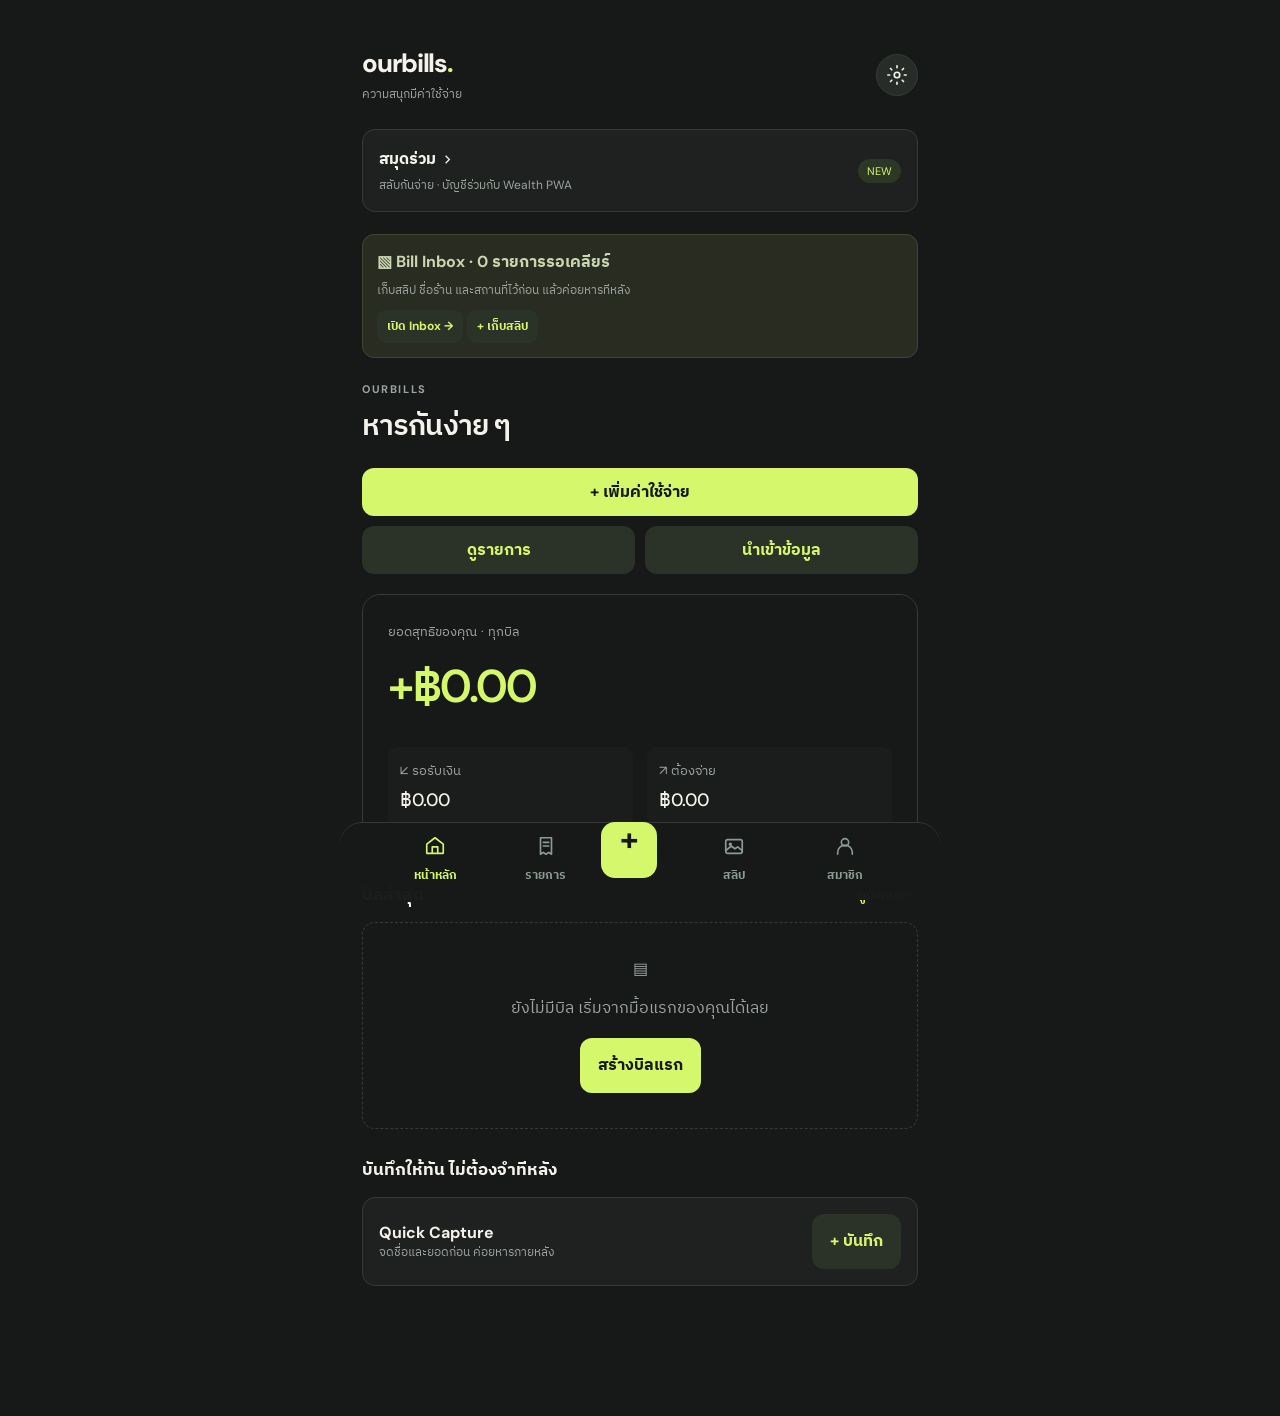
==== commit 15ba1240: "Simplify mobile controls and add identity choice after reading backup" ====
--- a/index.html
+++ b/index.html
@@ -11,8 +11,8 @@
 
 /* Basic-first navigation: keep primary tasks visible on small phones */
 .quick-actions{display:grid;grid-template-columns:1fr 1fr;gap:10px;margin:16px 0 20px}.quick-actions .btn{min-height:48px;white-space:normal;padding:10px 8px}.quick-actions .btn:first-child{grid-column:1/-1}.nav-inner button:not(.plus){font-size:12px;min-width:0}.nav-inner button .ico{font-size:20px}@media(max-width:360px){.nav-inner button:not(.plus){font-size:11px}}
-</style></head><body><main class="shell"><header class="top"><div><div class="brand"><img src="icon.svg" alt="" style="width:35px;height:35px;border-radius:10px;vertical-align:middle;margin-right:7px">ourbills<span style="color:var(--gold)">.</span></div><div class="tagline">ความสนุกมีค่าใช้จ่าย</div></div><button class="avatar" onclick="openSettings()" aria-label="ตั้งค่า">⚙</button></header><a href="/shared" class="card row between" style="text-decoration:none;color:var(--ink);margin-bottom:22px"><span><b>สมุดบิลร่วม ↗</b><br><small class="muted">สลับกันจ่าย · บัญชีร่วมกับ Wealth PWA</small></span><span class="pill">NEW</span></a><div id="view"></div></main><nav class="nav" aria-label="เมนูหลัก"><div class="nav-inner"><button id="nav-home" onclick="go('home')"><span class="ico">⌂</span>หน้าหลัก</button><button id="nav-bills" onclick="go('bills')"><span class="ico">▤</span>บิลทั้งหมด</button><button class="plus" onclick="openExpense()" aria-label="เพิ่มค่าใช้จ่าย">+</button><button id="nav-inbox" onclick="go('inbox')"><span class="ico">▧</span>สลิป</button><button id="nav-people" onclick="go('people')"><span class="ico">♧</span>สมาชิก</button></div></nav><div id="modal"></div><script>
-const KEY='ourbills_v2_data';const $=s=>document.querySelector(s);const uid=()=>crypto.randomUUID?crypto.randomUUID():String(Date.now()+Math.random());const esc=s=>String(s??'').replace(/[&<>"']/g,c=>({'&':'&amp;','<':'&lt;','>':'&gt;','"':'&quot;',"'":'&#39;'}[c]));const money=n=>'฿'+(Math.round((Number(n)||0)*100)/100).toLocaleString('th-TH',{minimumFractionDigits:2,maximumFractionDigits:2});const today=()=>new Date(Date.now()-new Date().getTimezoneOffset()*60000).toISOString().slice(0,10);const datefmt=s=>new Date(s+'T12:00:00').toLocaleDateString('th-TH',{day:'numeric',month:'short',year:'numeric'});let state={version:2,people:[{id:'me',name:'เรา'}],bills:[],activeBill:null,theme:'dark'};try{const s=JSON.parse(localStorage.getItem(KEY));if(s&&Array.isArray(s.people)&&Array.isArray(s.bills))state={...state,...s}}catch{}let page='home',billId=null,editing=null,receiptData=null,splitMode='equal',selected=[],custom={},percentage={},draftPayer='me';const persist=()=>{try{localStorage.setItem(KEY,JSON.stringify(state));return true}catch(e){alert('พื้นที่จัดเก็บเต็ม กรุณาสำรองข้อมูลและลดขนาดรูปสลิป');return false}};const person=id=>state.people.find(p=>p.id===id)?.name||'ไม่ทราบชื่อ';const bill=id=>state.bills.find(b=>b.id===id);const current=()=>bill(billId||state.activeBill);const total=b=>(b.items||[]).reduce((s,i)=>s+i.amount,0);const cents=n=>Math.round(Number(n||0)*100);function balances(b){let map=Object.fromEntries(state.people.map(p=>[p.id,0]));for(const i of b.items||[]){map[i.payer]=(map[i.payer]||0)+cents(i.amount);for(const [p,a] of Object.entries(i.shares||{}))map[p]=(map[p]||0)-cents(a)}for(const s of b.settlements||[]){map[s.from]=(map[s.from]||0)+cents(s.amount);map[s.to]=(map[s.to]||0)-cents(s.amount)}return map}function transfers(b){const m=balances(b);let pos=Object.entries(m).filter(([,v])=>v>0).map(([id,v])=>({id,v}));let neg=Object.entries(m).filter(([,v])=>v<0).map(([id,v])=>({id,v:-v}));let out=[];let i=0,j=0;while(i<neg.length&&j<pos.length){const v=Math.min(neg[i].v,pos[j].v);if(v>0)out.push({from:neg[i].id,to:pos[j].id,amount:v/100});neg[i].v-=v;pos[j].v-=v;if(!neg[i].v)i++;if(!pos[j].v)j++}return out}function balanceMine(){let v=0;for(const b of state.bills)v+=(balances(b).me||0)/100;return v}function go(p,id){page=p;if(id){billId=id;state.activeBill=id;persist()}render();scrollTo(0,0)}function render(){document.body.classList.toggle('dark',state.theme==='dark');for(const p of ['home','bills','people'])$('#nav-'+p).classList.toggle('active',page===p||page==='detail'&&p==='bills');$('#view').innerHTML=page==='home'?home():page==='bills'?billsView():page==='people'?peopleView():detailView()}function home(){const bal=balanceMine(),receive=state.bills.reduce((s,b)=>s+Math.max(0,(balances(b).me||0)/100),0),owe=state.bills.reduce((s,b)=>s+Math.max(0,-(balances(b).me||0)/100),0);return `<div class="eyebrow">OURBILLS</div><h1 class="heading">หารกันง่าย ๆ</h1><div class="quick-actions"><button class="btn" onclick="openExpense()">＋ เพิ่มค่าใช้จ่าย</button><button class="btn secondary" onclick="go('bills')">ดูบิลทั้งหมด</button><button class="btn secondary" onclick="openSettings()">กู้คืนบิลเก่า / ตั้งค่า</button></div><section class="hero"><small>ยอดสุทธิของคุณ · ทุกบิล</small><div class="big">${bal>=0?'+':'−'}${money(Math.abs(bal))}</div><div class="hero-stats"><div><small>↙ รอรับเงิน</small><b>${money(receive)}</b></div><div><small>↗ ต้องจ่าย</small><b>${money(owe)}</b></div></div></section><div class="section"><h2>บิลล่าสุด</h2><button class="link" onclick="go('bills')">ดูทั้งหมด →</button></div>${state.bills.length?state.bills.slice().sort((a,b)=>b.created.localeCompare(a.created)).slice(0,5).map(b=>billCard(b)).join(''):`<div class="empty">▤<p>ยังไม่มีบิล เริ่มจากมื้อแรกของคุณได้เลย</p><button class="btn" onclick="openBill()">สร้างบิลแรก</button></div>`}<div class="section"><h2>บันทึกให้ทัน ไม่ต้องจำทีหลัง</h2></div><div class="card"><div class="row between"><div><b>Quick Capture</b><div class="subtle">จดชื่อและยอดก่อน ค่อยหารภายหลัง</div></div><button class="btn secondary" onclick="openExpense()">+ บันทึก</button></div></div>`}function billCard(b){const v=(balances(b).me||0)/100;return `<button class="card bill" onclick="go('detail','${b.id}')"><span class="bill-icon">${'▤'}</span><span class="bill-main"><b>${esc(b.name)}</b><small>${datefmt(b.date)} · ${b.items.length} รายการ · ${b.participants.length} คน</small></span><span style="text-align:right"><span class="amount ${v>0?'positive':v<0?'negative':''}">${v>0?'+':v<0?'−':''}${money(Math.abs(v))}</span><br><small class="muted">${b.items.some(i=>!Object.keys(i.shares||{}).length)?'รอหาร':transfers(b).length?'รอเคลียร์':'เคลียร์แล้ว'}</small></span></button>`}function billsView(){return `<div class="row between"><div><div class="eyebrow">YOUR BILL BOOKS</div><h1 class="heading">สมุดบิลของเรา</h1></div><button class="btn secondary" onclick="openBill()">+ สร้างบิล</button></div>${state.bills.length?state.bills.slice().sort((a,b)=>b.created.localeCompare(a.created)).map(billCard).join(''):`<div class="empty">ยังไม่มีบิลที่บันทึกไว้</div>`}`}function peopleView(){return `<div class="row between"><div><div class="eyebrow">YOUR CIRCLE</div><h1 class="heading">คนของเรา</h1></div><button class="btn secondary" onclick="openPerson()">+ เพิ่มคน</button></div><p class="subtle">เพิ่มครั้งเดียว ใช้ซ้ำได้ทุกบิล</p>${state.people.map(p=>`<div class="card row between"><div class="row"><span class="bill-icon">${esc(p.name.slice(0,1))}</span><b>${esc(p.name)}</b></div>${p.id!=='me'?`<button class="smallbtn" onclick="openPerson('${p.id}')">แก้ไข</button>`:'<span class="pill">บัญชีของฉัน</span>'}</div>`).join('')}`}function detailView(){const b=current();if(!b)return billsView();const tr=transfers(b);const unassigned=b.items.filter(i=>!Object.keys(i.shares||{}).length);return `<button class="link" onclick="go('bills')">← บิลทั้งหมด</button><div class="row between" style="margin-top:12px"><div><div class="eyebrow">${datefmt(b.date)}</div><h1 class="heading">${'▤'} ${esc(b.name)}</h1></div><button class="smallbtn" onclick="openBill('${b.id}')">แก้ไข</button></div><section class="hero"><small>ยอดค่าใช้จ่ายทั้งบิล</small><div class="big">${money(total(b))}</div><div class="hero-stats"><div><small>รายการ</small><b>${b.items.length}</b></div><div><small>สมาชิก</small><b>${b.participants.length}</b></div></div></section><div class="section"><h2>รายการที่จ่าย</h2><button class="link" onclick="openExpense(null,'${b.id}')">+ เพิ่มรายการ</button></div>${b.items.length?b.items.map(i=>`<div class="card"><div class="row between"><div style="min-width:0"><b>${esc(i.name)}</b><div class="subtle">${esc(person(i.payer))} จ่าย · ${datefmt(i.date)} · ${Object.keys(i.shares||{}).length?Object.keys(i.shares).length+' คน':'ยังไม่หาร'}</div></div><div style="text-align:right"><b>${money(i.amount)}</b><br><button class="link" onclick="openExpense('${i.id}','${b.id}')">แก้ไข</button></div></div>${i.note?`<div class="subtle">${esc(i.note)}</div>`:''}${i.receipt?`<div style="margin-top:8px"><img class="receipt" src="${i.receipt}" alt="สลิปของรายการ"></div>`:''}</div>`).join(''):`<div class="empty">ยังไม่มีรายการจ่าย</div>`}${unassigned.length?`<div class="alert">มี ${unassigned.length} รายการที่ยังไม่ได้แบ่งยอด สามารถกลับมาแก้ไขภายหลังได้</div>`:''}<div class="section"><h2>สรุปยอดโอน</h2><button class="link" onclick="shareBill()">แชร์ ↗</button></div>${tr.length?tr.map(t=>`<div class="settle"><div class="row between"><div><b>${esc(person(t.from))} → ${esc(person(t.to))}</b><div class="subtle">ยอดคงเหลือ</div></div><div style="text-align:right"><b>${money(t.amount)}</b><br><button class="smallbtn" onclick="openSettle('${t.from}','${t.to}',${t.amount})">บันทึกโอน</button></div></div></div>`).join(''):`<div class="card muted">${unassigned.length?'ยังมีรายการที่รอหาร':'ยอดทุกคนเคลียร์แล้ว ✓'}</div>`}<div class="section"><h2>ประวัติการคืนเงิน</h2></div>${(b.settlements||[]).length?b.settlements.map(s=>`<div class="card row between"><div><b>${esc(person(s.from))} → ${esc(person(s.to))}</b><div class="subtle">${datefmt(s.date)}</div></div><div><b>${money(s.amount)}</b> <button class="smallbtn" onclick="deleteSettlement('${s.id}')">ลบ</button></div></div>`).join(''):'<div class="subtle">ยังไม่มีรายการคืนเงิน</div>'}<div class="section"><button class="link" onclick="exportOneBill()">ส่งออกบิล JSON</button><button class="link" style="color:var(--red)" onclick="deleteBill()">ลบบิล</button></div>`}function modal(html){$('#modal').innerHTML=`<div class="sheet-back" onclick="if(event.target===this)closeModal()"><section class="sheet">${html}</section></div>`}function closeModal(){$('#modal').innerHTML=''}function header(t){return `<div class="sheet-head"><h2>${t}</h2><button class="x" onclick="closeModal()">✕</button></div>`}function openBill(id){const b=id?bill(id):null;modal(`${header(b?'แก้ไขบิล':'สร้างบิลใหม่')}<form class="stack" onsubmit="saveBill(event,'${id||''}')"><div class="field"><label>ชื่อบิล / ชื่อทริป</label><input name="name" required maxlength="100" placeholder="เช่น Dinner with แฟน" value="${esc(b?.name||'')}"></div><div class="field"><label>วันที่</label><input name="date" type="date" required value="${b?.date||today()}"></div><div class="field"><label>ไอคอน</label><select name="emoji">${['🍽️','☕','🍻','🚗','🏝️','🎬','🛍️','🏠'].map(x=>`<option ${b?.emoji===x?'selected':''}>${x}</option>`).join('')}</select></div><label class="subtle">สมาชิกในบิล (เพิ่มคนได้ที่หน้า People)</label>${state.people.map(p=>`<label class="person"><span>${esc(p.name)}</span><input type="checkbox" name="members" value="${p.id}" ${!b||b.participants.includes(p.id)?'checked':''}></label>`).join('')}<button class="btn full">${b?'บันทึกการแก้ไข':'สร้างบิล'}</button></form>`)}function saveBill(e,id){e.preventDefault();const f=new FormData(e.target),members=f.getAll('members');if(!members.length)return alert('เลือกสมาชิกอย่างน้อยหนึ่งคน');if(id){const b=bill(id);Object.assign(b,{name:f.get('name').trim(),date:f.get('date'),emoji:f.get('emoji'),participants:members})}else{const b={id:uid(),name:f.get('name').trim(),date:f.get('date'),emoji:f.get('emoji'),participants:members,items:[],settlements:[],created:new Date().toISOString()};state.bills.push(b);billId=b.id;state.activeBill=b.id}persist();closeModal();go('detail',id||billId)}function openPerson(id){const p=state.people.find(p=>p.id===id);modal(`${header(p?'แก้ไขชื่อ':'เพิ่มคน')}<form class="stack" onsubmit="savePerson(event,'${id||''}')"><div class="field"><label>ชื่อที่ใช้ในการหารเงิน</label><input name="name" required maxlength="50" placeholder="เช่น แฟน, ต้น, มาย" value="${esc(p?.name||'')}"></div><button class="btn full">บันทึก</button></form>`)}function savePerson(e,id){e.preventDefault();const name=new FormData(e.target).get('name').trim();if(!name)return;if(state.people.some(p=>p.id!==id&&p.name.toLowerCase()===name.toLowerCase()))return alert('มีชื่อนี้แล้ว');if(id)state.people.find(p=>p.id===id).name=name;else state.people.push({id:uid(),name});persist();closeModal();render()}
+.nav .ico svg{width:22px;height:22px;fill:none;stroke:currentColor;stroke-width:1.8;stroke-linecap:round;stroke-linejoin:round}.import-person{display:flex;align-items:center;gap:12px;padding:14px;border:1px solid var(--line);border-radius:14px;background:var(--paper);font-weight:600;min-height:52px}.import-person input{width:19px;height:19px;accent-color:var(--accent)}.import-summary{padding:15px;border-radius:15px;background:var(--soft)}.nav button{min-height:44px}.btn{min-height:46px}@media(max-width:390px){.nav-inner{grid-template-columns:1fr 1fr 64px 1fr 1fr}.nav .plus{width:50px;height:50px}}</style></head><body><main class="shell"><header class="top"><div><div class="brand"><img src="icon.svg" alt="" style="width:35px;height:35px;border-radius:10px;vertical-align:middle;margin-right:7px">ourbills<span style="color:var(--gold)">.</span></div><div class="tagline">ความสนุกมีค่าใช้จ่าย</div></div><button class="avatar" onclick="openSettings()" aria-label="ตั้งค่า"><svg viewBox="0 0 24 24" width="22" height="22" fill="none" stroke="currentColor" stroke-width="1.8" stroke-linecap="round" stroke-linejoin="round"><circle cx="12" cy="12" r="3"/><path d="M12 2v2m0 16v2M4.9 4.9l1.4 1.4m11.4 11.4 1.4 1.4M2 12h2m16 0h2M4.9 19.1l1.4-1.4M17.7 6.3l1.4-1.4"/></svg></button></header><a href="/shared" class="card row between" style="text-decoration:none;color:var(--ink);margin-bottom:22px"><span><b>สมุดร่วม <svg viewBox="0 0 24 24" width="15" height="15" style="vertical-align:middle" fill="none" stroke="currentColor" stroke-width="2"><path d="m9 18 6-6-6-6"/></svg></b><br><small class="muted">สลับกันจ่าย · บัญชีร่วมกับ Wealth PWA</small></span><span class="pill">NEW</span></a><div id="view"></div></main><nav class="nav" aria-label="เมนูหลัก"><div class="nav-inner"><button id="nav-home" onclick="go('home')"><span class="ico"><svg viewBox="0 0 24 24"><path d="m3 10 9-7 9 7v10H3zM9 20v-7h6v7"/></svg></span>หน้าหลัก</button><button id="nav-bills" onclick="go('bills')"><span class="ico"><svg viewBox="0 0 24 24"><path d="M6 3h12v18l-3-2-3 2-3-2-3 2zM9 8h6M9 12h6"/></svg></span>รายการ</button><button class="plus" onclick="openExpense()" aria-label="เพิ่มค่าใช้จ่าย">+</button><button id="nav-inbox" onclick="go('inbox')" class="nav-secondary"><span class="ico"><svg viewBox="0 0 24 24"><rect x="3" y="5" width="18" height="15" rx="2"/><circle cx="8" cy="10" r="1"/><path d="m3 17 6-5 4 3 3-2 5 4"/></svg></span>สลิป</button><button id="nav-people" onclick="go('people')"><span class="ico"><svg viewBox="0 0 24 24"><circle cx="12" cy="8" r="4"/><path d="M4 21v-2a8 8 0 0 1 16 0v2"/></svg></span>สมาชิก</button></div></nav><div id="modal"></div><script>
+const KEY='ourbills_v2_data';const $=s=>document.querySelector(s);const uid=()=>crypto.randomUUID?crypto.randomUUID():String(Date.now()+Math.random());const esc=s=>String(s??'').replace(/[&<>"']/g,c=>({'&':'&amp;','<':'&lt;','>':'&gt;','"':'&quot;',"'":'&#39;'}[c]));const money=n=>'฿'+(Math.round((Number(n)||0)*100)/100).toLocaleString('th-TH',{minimumFractionDigits:2,maximumFractionDigits:2});const today=()=>new Date(Date.now()-new Date().getTimezoneOffset()*60000).toISOString().slice(0,10);const datefmt=s=>new Date(s+'T12:00:00').toLocaleDateString('th-TH',{day:'numeric',month:'short',year:'numeric'});let state={version:2,people:[{id:'me',name:'เรา'}],bills:[],activeBill:null,theme:'dark'};try{const s=JSON.parse(localStorage.getItem(KEY));if(s&&Array.isArray(s.people)&&Array.isArray(s.bills))state={...state,...s}}catch{}let page='home',billId=null,editing=null,receiptData=null,splitMode='equal',selected=[],custom={},percentage={},draftPayer='me';const persist=()=>{try{localStorage.setItem(KEY,JSON.stringify(state));return true}catch(e){alert('พื้นที่จัดเก็บเต็ม กรุณาสำรองข้อมูลและลดขนาดรูปสลิป');return false}};const person=id=>state.people.find(p=>p.id===id)?.name||'ไม่ทราบชื่อ';const bill=id=>state.bills.find(b=>b.id===id);const current=()=>bill(billId||state.activeBill);const total=b=>(b.items||[]).reduce((s,i)=>s+i.amount,0);const cents=n=>Math.round(Number(n||0)*100);function balances(b){let map=Object.fromEntries(state.people.map(p=>[p.id,0]));for(const i of b.items||[]){map[i.payer]=(map[i.payer]||0)+cents(i.amount);for(const [p,a] of Object.entries(i.shares||{}))map[p]=(map[p]||0)-cents(a)}for(const s of b.settlements||[]){map[s.from]=(map[s.from]||0)+cents(s.amount);map[s.to]=(map[s.to]||0)-cents(s.amount)}return map}function transfers(b){const m=balances(b);let pos=Object.entries(m).filter(([,v])=>v>0).map(([id,v])=>({id,v}));let neg=Object.entries(m).filter(([,v])=>v<0).map(([id,v])=>({id,v:-v}));let out=[];let i=0,j=0;while(i<neg.length&&j<pos.length){const v=Math.min(neg[i].v,pos[j].v);if(v>0)out.push({from:neg[i].id,to:pos[j].id,amount:v/100});neg[i].v-=v;pos[j].v-=v;if(!neg[i].v)i++;if(!pos[j].v)j++}return out}function balanceMine(){let v=0;for(const b of state.bills)v+=(balances(b).me||0)/100;return v}function go(p,id){page=p;if(id){billId=id;state.activeBill=id;persist()}render();scrollTo(0,0)}function render(){document.body.classList.toggle('dark',state.theme==='dark');for(const p of ['home','bills','people'])$('#nav-'+p).classList.toggle('active',page===p||page==='detail'&&p==='bills');$('#view').innerHTML=page==='home'?home():page==='bills'?billsView():page==='people'?peopleView():detailView()}function home(){const bal=balanceMine(),receive=state.bills.reduce((s,b)=>s+Math.max(0,(balances(b).me||0)/100),0),owe=state.bills.reduce((s,b)=>s+Math.max(0,-(balances(b).me||0)/100),0);return `<div class="eyebrow">OURBILLS</div><h1 class="heading">หารกันง่าย ๆ</h1><div class="quick-actions"><button class="btn" onclick="openExpense()">+ เพิ่มค่าใช้จ่าย</button><button class="btn secondary" onclick="go('bills')">ดูรายการ</button><button class="btn secondary" onclick="openSettings()">นำเข้าข้อมูล</button></div><section class="hero"><small>ยอดสุทธิของคุณ · ทุกบิล</small><div class="big">${bal>=0?'+':'−'}${money(Math.abs(bal))}</div><div class="hero-stats"><div><small>↙ รอรับเงิน</small><b>${money(receive)}</b></div><div><small>↗ ต้องจ่าย</small><b>${money(owe)}</b></div></div></section><div class="section"><h2>บิลล่าสุด</h2><button class="link" onclick="go('bills')">ดูทั้งหมด ›</button></div>${state.bills.length?state.bills.slice().sort((a,b)=>b.created.localeCompare(a.created)).slice(0,5).map(b=>billCard(b)).join(''):`<div class="empty">▤<p>ยังไม่มีบิล เริ่มจากมื้อแรกของคุณได้เลย</p><button class="btn" onclick="openBill()">สร้างบิลแรก</button></div>`}<div class="section"><h2>บันทึกให้ทัน ไม่ต้องจำทีหลัง</h2></div><div class="card"><div class="row between"><div><b>Quick Capture</b><div class="subtle">จดชื่อและยอดก่อน ค่อยหารภายหลัง</div></div><button class="btn secondary" onclick="openExpense()">+ บันทึก</button></div></div>`}function billCard(b){const v=(balances(b).me||0)/100;return `<button class="card bill" onclick="go('detail','${b.id}')"><span class="bill-icon">${'▤'}</span><span class="bill-main"><b>${esc(b.name)}</b><small>${datefmt(b.date)} · ${b.items.length} รายการ · ${b.participants.length} คน</small></span><span style="text-align:right"><span class="amount ${v>0?'positive':v<0?'negative':''}">${v>0?'+':v<0?'−':''}${money(Math.abs(v))}</span><br><small class="muted">${b.items.some(i=>!Object.keys(i.shares||{}).length)?'รอหาร':transfers(b).length?'รอเคลียร์':'เคลียร์แล้ว'}</small></span></button>`}function billsView(){return `<div class="row between"><div><div class="eyebrow">YOUR BILL BOOKS</div><h1 class="heading">สมุดบิลของเรา</h1></div><button class="btn secondary" onclick="openBill()">+ สร้างบิล</button></div>${state.bills.length?state.bills.slice().sort((a,b)=>b.created.localeCompare(a.created)).map(billCard).join(''):`<div class="empty">ยังไม่มีบิลที่บันทึกไว้</div>`}`}function peopleView(){return `<div class="row between"><div><div class="eyebrow">YOUR CIRCLE</div><h1 class="heading">คนของเรา</h1></div><button class="btn secondary" onclick="openPerson()">+ เพิ่มคน</button></div><p class="subtle">เพิ่มครั้งเดียว ใช้ซ้ำได้ทุกบิล</p>${state.people.map(p=>`<div class="card row between"><div class="row"><span class="bill-icon">${esc(p.name.slice(0,1))}</span><b>${esc(p.name)}</b></div>${p.id!=='me'?`<button class="smallbtn" onclick="openPerson('${p.id}')">แก้ไข</button>`:'<span class="pill">บัญชีของฉัน</span>'}</div>`).join('')}`}function detailView(){const b=current();if(!b)return billsView();const tr=transfers(b);const unassigned=b.items.filter(i=>!Object.keys(i.shares||{}).length);return `<button class="link" onclick="go('bills')">‹ บิลทั้งหมด</button><div class="row between" style="margin-top:12px"><div><div class="eyebrow">${datefmt(b.date)}</div><h1 class="heading">${'▤'} ${esc(b.name)}</h1></div><button class="smallbtn" onclick="openBill('${b.id}')">แก้ไข</button></div><section class="hero"><small>ยอดค่าใช้จ่ายทั้งบิล</small><div class="big">${money(total(b))}</div><div class="hero-stats"><div><small>รายการ</small><b>${b.items.length}</b></div><div><small>สมาชิก</small><b>${b.participants.length}</b></div></div></section><div class="section"><h2>รายการที่จ่าย</h2><button class="link" onclick="openExpense(null,'${b.id}')">+ เพิ่มรายการ</button></div>${b.items.length?b.items.map(i=>`<div class="card"><div class="row between"><div style="min-width:0"><b>${esc(i.name)}</b><div class="subtle">${esc(person(i.payer))} จ่าย · ${datefmt(i.date)} · ${Object.keys(i.shares||{}).length?Object.keys(i.shares).length+' คน':'ยังไม่หาร'}</div></div><div style="text-align:right"><b>${money(i.amount)}</b><br><button class="link" onclick="openExpense('${i.id}','${b.id}')">แก้ไข</button></div></div>${i.note?`<div class="subtle">${esc(i.note)}</div>`:''}${i.receipt?`<div style="margin-top:8px"><img class="receipt" src="${i.receipt}" alt="สลิปของรายการ"></div>`:''}</div>`).join(''):`<div class="empty">ยังไม่มีรายการจ่าย</div>`}${unassigned.length?`<div class="alert">มี ${unassigned.length} รายการที่ยังไม่ได้แบ่งยอด สามารถกลับมาแก้ไขภายหลังได้</div>`:''}<div class="section"><h2>สรุปยอดโอน</h2><button class="link" onclick="shareBill()">แชร์ ↗</button></div>${tr.length?tr.map(t=>`<div class="settle"><div class="row between"><div><b>${esc(person(t.from))} → ${esc(person(t.to))}</b><div class="subtle">ยอดคงเหลือ</div></div><div style="text-align:right"><b>${money(t.amount)}</b><br><button class="smallbtn" onclick="openSettle('${t.from}','${t.to}',${t.amount})">บันทึกโอน</button></div></div></div>`).join(''):`<div class="card muted">${unassigned.length?'ยังมีรายการที่รอหาร':'ยอดทุกคนเคลียร์แล้ว ✓'}</div>`}<div class="section"><h2>ประวัติการคืนเงิน</h2></div>${(b.settlements||[]).length?b.settlements.map(s=>`<div class="card row between"><div><b>${esc(person(s.from))} → ${esc(person(s.to))}</b><div class="subtle">${datefmt(s.date)}</div></div><div><b>${money(s.amount)}</b> <button class="smallbtn" onclick="deleteSettlement('${s.id}')">ลบ</button></div></div>`).join(''):'<div class="subtle">ยังไม่มีรายการคืนเงิน</div>'}<div class="section"><button class="link" onclick="exportOneBill()">ส่งออกบิล JSON</button><button class="link" style="color:var(--red)" onclick="deleteBill()">ลบบิล</button></div>`}function modal(html){$('#modal').innerHTML=`<div class="sheet-back" onclick="if(event.target===this)closeModal()"><section class="sheet">${html}</section></div>`}function closeModal(){$('#modal').innerHTML=''}function header(t){return `<div class="sheet-head"><h2>${t}</h2><button class="x" onclick="closeModal()">✕</button></div>`}function openBill(id){const b=id?bill(id):null;modal(`${header(b?'แก้ไขบิล':'สร้างบิลใหม่')}<form class="stack" onsubmit="saveBill(event,'${id||''}')"><div class="field"><label>ชื่อบิล / ชื่อทริป</label><input name="name" required maxlength="100" placeholder="เช่น Dinner with แฟน" value="${esc(b?.name||'')}"></div><div class="field"><label>วันที่</label><input name="date" type="date" required value="${b?.date||today()}"></div><div class="field"><label>ไอคอน</label><select name="emoji">${['🍽️','☕','🍻','🚗','🏝️','🎬','🛍️','🏠'].map(x=>`<option ${b?.emoji===x?'selected':''}>${x}</option>`).join('')}</select></div><label class="subtle">สมาชิกในบิล (เพิ่มคนได้ที่หน้า People)</label>${state.people.map(p=>`<label class="person"><span>${esc(p.name)}</span><input type="checkbox" name="members" value="${p.id}" ${!b||b.participants.includes(p.id)?'checked':''}></label>`).join('')}<button class="btn full">${b?'บันทึกการแก้ไข':'สร้างบิล'}</button></form>`)}function saveBill(e,id){e.preventDefault();const f=new FormData(e.target),members=f.getAll('members');if(!members.length)return alert('เลือกสมาชิกอย่างน้อยหนึ่งคน');if(id){const b=bill(id);Object.assign(b,{name:f.get('name').trim(),date:f.get('date'),emoji:f.get('emoji'),participants:members})}else{const b={id:uid(),name:f.get('name').trim(),date:f.get('date'),emoji:f.get('emoji'),participants:members,items:[],settlements:[],created:new Date().toISOString()};state.bills.push(b);billId=b.id;state.activeBill=b.id}persist();closeModal();go('detail',id||billId)}function openPerson(id){const p=state.people.find(p=>p.id===id);modal(`${header(p?'แก้ไขชื่อ':'เพิ่มคน')}<form class="stack" onsubmit="savePerson(event,'${id||''}')"><div class="field"><label>ชื่อที่ใช้ในการหารเงิน</label><input name="name" required maxlength="50" placeholder="เช่น แฟน, ต้น, มาย" value="${esc(p?.name||'')}"></div><button class="btn full">บันทึก</button></form>`)}function savePerson(e,id){e.preventDefault();const name=new FormData(e.target).get('name').trim();if(!name)return;if(state.people.some(p=>p.id!==id&&p.name.toLowerCase()===name.toLowerCase()))return alert('มีชื่อนี้แล้ว');if(id)state.people.find(p=>p.id===id).name=name;else state.people.push({id:uid(),name});persist();closeModal();render()}
 function openExpense(id,bid){editing=id||null;const b=bid?bill(bid):current(),i=id?b?.items.find(x=>x.id===id):null;receiptData=i?.receipt||null;splitMode=i?(!Object.keys(i.shares||{}).length?'later':'custom'):'equal';selected=i?Object.keys(i.shares||{}):(b?.participants||state.people.map(p=>p.id));custom={...(i?.shares||{})};draftPayer=i?.payer||'me';const options=state.bills.map(x=>`<option value="${x.id}" ${x.id===b?.id?'selected':''}>${esc(x.name)}</option>`).join('');modal(`${header(i?'แก้ไขรายการ':'เพิ่มค่าใช้จ่าย')}<form id="expenseForm" class="stack" onsubmit="saveExpense(event)"><div class="field"><label>บิลที่ต้องการบันทึก</label><select id="expenseBill" onchange="changeExpenseBill()"><option value="">— เลือกบิล —</option>${options}</select></div>${!state.bills.length?`<div class="alert">สร้างบิลก่อนบันทึกรายการ <button type="button" class="smallbtn" onclick="openBill()">สร้างบิล</button></div>`:''}<div class="field"><label>ยอดเงิน (บาท)</label><input id="expenseAmount" name="amount" type="number" min="0.01" step="0.01" inputmode="decimal" required placeholder="0.00" value="${i?.amount??''}" oninput="renderShares()" style="font-size:27px;font-weight:800"></div><div class="field"><label>ชื่อรายการ</label><input name="name" maxlength="120" required placeholder="เช่น ชาบู + เครื่องดื่ม" value="${esc(i?.name||'')}"></div><div class="chips">${['🍽️ อาหาร','☕ กาแฟ','🚕 เดินทาง','🎬 ดูหนัง','🛍️ ช้อปปิ้ง'].map(s=>`<button type="button" class="chip" onclick="document.querySelector('[name=name]').value='${s}'">${s}</button>`).join('')}</div><div class="field"><label>ใครจ่ายก่อน</label><select id="payer" onchange="draftPayer=this.value">${state.people.map(p=>`<option value="${p.id}" ${draftPayer===p.id?'selected':''}>${esc(p.name)}</option>`).join('')}</select></div><div class="field"><label>วันที่</label><input type="date" name="date" required value="${i?.date||today()}"></div><div class="field"><label>โน้ต / ร้าน / สถานที่ (ไม่บังคับ)</label><textarea name="note" rows="2" placeholder="จำไว้ว่าจ่ายอะไร ที่ไหน">${esc(i?.note||'')}</textarea></div><div class="field"><label>รูปสลิป (ไม่บังคับ)</label><input type="file" accept="image/*" onchange="loadReceipt(this)"><button type="button" class="btn secondary" id="scanReceipt" onclick="scanExpenseReceipt(this)">อ่านยอดจากรูป</button><div id="ocrStatus" role="status" class="scan-status"></div><div id="receiptPreview">${receiptData?`<img class="receipt" src="${receiptData}"><button type="button" class="smallbtn" onclick="receiptData=null;$('#receiptPreview').innerHTML=''">ลบรูป</button>`:''}</div></div><div class="field"><label>วิธีหารเงิน</label><div class="tabs">${[['equal','หารเท่ากัน'],['custom','กำหนดยอด'],['percent','เปอร์เซ็นต์'],['later','ค่อยหาร']].map(([v,t])=>`<button type="button" class="${splitMode===v?'active':''}" onclick="setSplit('${v}')">${t}</button>`).join('')}</div></div><div id="shares"></div><button class="btn full" ${!state.bills.length?'disabled':''}>${i?'บันทึกการแก้ไข':'บันทึกรายการ'}</button>${i?`<button type="button" class="btn danger full" onclick="deleteExpense('${i.id}')">ลบรายการนี้</button>`:''}</form>`);if(!b&&state.bills.length)$('#expenseBill').value=state.bills[0].id;renderShares()}
 function changeExpenseBill(){selected=bill($('#expenseBill').value)?.participants||[];custom={};renderShares()}function setSplit(v){splitMode=v;document.querySelectorAll('.tabs button').forEach(x=>x.classList.toggle('active',x.textContent===({equal:'หารเท่ากัน',custom:'กำหนดยอด',percent:'เปอร์เซ็นต์',later:'ค่อยหาร'}[v])));renderShares()}function renderShares(){const el=$('#shares');if(!el)return;const b=bill($('#expenseBill')?.value);if(splitMode==='later'){el.innerHTML='<div class="alert">บันทึกไว้ก่อนโดยยังไม่หารยอด แล้วค่อยกลับมาแก้ไขได้</div>';return}if(!b){el.innerHTML='<div class="subtle">เลือกบิลก่อน</div>';return}const members=[...new Set([...b.participants,...selected])].filter(id=>state.people.some(p=>p.id===id));el.innerHTML=`<div class="field"><label>ใครร่วมรายการนี้บ้าง?</label>${members.map(id=>`<div class="person"><label class="row"><input type="checkbox" ${selected.includes(id)?'checked':''} onchange="toggleMember('${id}',this.checked)"><span>${esc(person(id))}</span></label>${selected.includes(id)&&splitMode!=='equal'?`<div style="width:112px"><input type="number" min="0" step="0.01" inputmode="decimal" placeholder="${splitMode==='percent'?'%':'บาท'}" value="${custom[id]??''}" oninput="custom['${id}']=this.value;updateShareSummary()"></div>`:''}</div>`).join('')}</div><div class="subtle" id="shareSummary"></div>`;updateShareSummary()}function toggleMember(id,v){selected=v?[...new Set([...selected,id])]:selected.filter(x=>x!==id);renderShares()}function updateShareSummary(){const el=$('#shareSummary');if(!el)return;const amount=cents($('#expenseAmount')?.value)/100;if(splitMode==='equal'){el.textContent=selected.length?`หาร ${selected.length} คน · คนละประมาณ ${money(amount/selected.length)}`:'กรุณาเลือกคนหาร';return}const sum=selected.reduce((s,id)=>s+(Number(custom[id])||0),0);el.textContent=splitMode==='percent'?`รวม ${sum.toFixed(2)}% (ต้องครบ 100%)`:`รวม ${money(sum)} จาก ${money(amount)}`;el.style.color=Math.abs(sum-(splitMode==='percent'?100:amount))>.009?'#bd5b4e':'#27775d'}function calcShares(amount){if(splitMode==='later')return {};if(!selected.length)throw Error('กรุณาเลือกคนหาร');const sum=cents(amount);if(splitMode==='equal'){let each=Math.floor(sum/selected.length),rem=sum-each*selected.length;return Object.fromEntries(selected.map((id,n)=>[id,(each+(n<rem?1:0))/100]))}if(splitMode==='custom'){const vals=selected.map(id=>cents(custom[id]));if(vals.some(v=>v<0)||vals.reduce((a,b)=>a+b,0)!==sum)throw Error('ยอดที่แบ่งแต่ละคนต้องรวมเท่ากับยอดทั้งหมด');return Object.fromEntries(selected.map((id,n)=>[id,vals[n]/100]))}const vals=selected.map(id=>Number(custom[id]));if(vals.some(v=>!Number.isFinite(v)||v<0)||Math.abs(vals.reduce((a,b)=>a+b,0)-100)>.001)throw Error('เปอร์เซ็นต์ต้องรวมกันเท่ากับ 100');const raw=vals.map(v=>sum*v/100),parts=raw.map(Math.floor);let remain=sum-parts.reduce((a,b)=>a+b,0);const order=raw.map((v,n)=>({n,frac:v-parts[n]})).sort((a,b)=>b.frac-a.frac);for(let k=0;k<remain;k++)parts[order[k].n]++;return Object.fromEntries(selected.map((id,n)=>[id,parts[n]/100]))}function saveExpense(e){e.preventDefault();const f=new FormData(e.target),b=bill($('#expenseBill').value),amount=Number(f.get('amount'));if(!b)return alert('กรุณาเลือกบิล');if(!(amount>0)||!Number.isFinite(amount))return alert('กรุณาใส่ยอดเงิน');let shares;try{shares=calcShares(amount)}catch(err){return alert(err.message)}const record={id:editing||uid(),name:String(f.get('name')).trim(),amount:Math.round(amount*100)/100,payer:$('#payer').value,date:f.get('date'),note:f.get('note'),receipt:receiptData,shares};if(!record.name)return alert('ใส่ชื่อรายการ');if(editing){const old=b.items.findIndex(i=>i.id===editing);if(old<0)return alert('ไม่พบรายการเดิม');b.items[old]=record}else b.items.push(record);if(!persist())return;closeModal();go('detail',b.id)}function loadReceipt(input){const file=input.files?.[0];if(!file)return;if(file.size>15*1024*1024)return alert('รูปใหญ่เกินไป (สูงสุด 15 MB)');const reader=new FileReader();reader.onload=()=>{const img=new Image();img.onload=()=>{const c=document.createElement('canvas'),scale=Math.min(1,1100/Math.max(img.width,img.height));c.width=Math.round(img.width*scale);c.height=Math.round(img.height*scale);c.getContext('2d').drawImage(img,0,0,c.width,c.height);receiptData=c.toDataURL('image/jpeg',.7);$('#receiptPreview').innerHTML=`<img class="receipt" src="${receiptData}"><button type="button" class="smallbtn" onclick="receiptData=null;$('#receiptPreview').innerHTML=''">ลบรูป</button>`;scanExpenseReceipt(document.getElementById('scanReceipt'))};img.src=reader.result};reader.readAsDataURL(file)}function deleteExpense(id){if(!confirm('ลบรายการนี้?'))return;const b=bill($('#expenseBill').value);b.items=b.items.filter(i=>i.id!==id);persist();closeModal();go('detail',b.id)}function openSettle(from,to,amount){modal(`${header('บันทึกการคืนเงิน')}<form class="stack" onsubmit="saveSettle(event,'${from}','${to}')"><p>${esc(person(from))} โอนให้ ${esc(person(to))}</p><div class="field"><label>จำนวนเงิน (บาท)</label><input name="amount" type="number" min="0.01" step="0.01" value="${amount.toFixed(2)}" required></div><div class="field"><label>วันที่โอน</label><input name="date" type="date" value="${today()}" required></div><button class="btn full">บันทึกยอดคืนเงิน</button></form>`)}function saveSettle(e,from,to){e.preventDefault();const f=new FormData(e.target),amount=Number(f.get('amount')),b=current();if(!Number.isFinite(amount)||amount<=0)return alert('ยอดไม่ถูกต้อง');const outstanding=transfers(b).find(t=>t.from===from&&t.to===to)?.amount||0;if(cents(amount)>cents(outstanding))return alert('ยอดคืนมากกว่ายอดค้าง');b.settlements.push({id:uid(),from,to,amount:Math.round(amount*100)/100,date:f.get('date')});persist();closeModal();render()}function deleteSettlement(id){if(!confirm('ยกเลิกประวัติคืนเงินรายการนี้?'))return;const b=current();b.settlements=b.settlements.filter(s=>s.id!==id);persist();render()}function deleteBill(){if(!confirm('ลบบิลและรายการทั้งหมดในบิลนี้อย่างถาวร?'))return;state.bills=state.bills.filter(b=>b.id!==current().id);billId=null;state.activeBill=state.bills[0]?.id||null;persist();go('bills')}function summaryText(b){return `#ourbills · ${b.name}\n${datefmt(b.date)}\nยอดรวม ${money(total(b))}\n\n${b.items.map(i=>`${i.name}: ${money(i.amount)} (${person(i.payer)} จ่าย)`).join('\n')}\n\nยอดที่ต้องโอน\n${transfers(b).map(t=>`${person(t.from)} → ${person(t.to)} ${money(t.amount)}`).join('\n')||'เคลียร์แล้ว'}${b.items.some(i=>!Object.keys(i.shares||{}).length)?'\n* ยังมีรายการที่รอหาร':''}`}async function shareBill(){const b=current(),txt=summaryText(b);try{if(navigator.share)await navigator.share({title:b.name,text:txt});else if(navigator.clipboard){await navigator.clipboard.writeText(txt);alert('คัดลอกสรุปแล้ว ส่งใน LINE ได้เลย')}else prompt('คัดลอกสรุป',txt)}catch(e){if(e.name!=='AbortError')prompt('คัดลอกสรุป',txt)}}function download(name,content,type='application/json'){const url=URL.createObjectURL(new Blob([content],{type})),a=document.createElement('a');a.href=url;a.download=name;a.click();setTimeout(()=>URL.revokeObjectURL(url),3000)}function exportOneBill(){const b=current();download('ourbills-'+b.date+'.json',JSON.stringify({bill:b,people:state.people},null,2))}function openSettings(){modal(`${header('ตั้งค่าและข้อมูล')}<div class="stack"><button class="btn secondary full" onclick="state.theme=state.theme==='dark'?'light':'dark';persist();closeModal();render()">สลับ Light / Dark Mode</button><button class="btn secondary full" onclick="download('ourbills-backup.json',JSON.stringify(state,null,2))">สำรองข้อมูลทั้งหมด (JSON)</button><div class="field"><label>นำเข้าข้อมูลสำรอง v2 (แทนข้อมูลปัจจุบัน)</label><input type="file" accept=".json,application/json" onchange="importBackup(this)"></div><div class="alert">ข้อมูลเก็บในเบราว์เซอร์ของอุปกรณ์นี้เท่านั้น กรุณาสำรองข้อมูลเป็นระยะ โดยเฉพาะเมื่อแนบสลิปจำนวนมาก</div><div class="subtle">#ourbills 3.0 · No account, just split.</div></div>`)}function importBackup(input){const f=input.files?.[0];if(!f)return;const r=new FileReader();r.onload=()=>{try{const d=JSON.parse(r.result);if(d.version!==2||!Array.isArray(d.people)||!Array.isArray(d.bills)||!d.people.some(p=>p.id==='me'))throw Error('รูปแบบไฟล์ไม่ถูกต้อง');if(!confirm('นำเข้าข้อมูลและแทนข้อมูลปัจจุบันทั้งหมด? โปรดสำรองข้อมูลเดิมก่อน'))return;state=d;persist();closeModal();go('home')}catch(e){alert('นำเข้าไม่สำเร็จ: '+e.message)}};r.readAsText(f)}
 /* #ourbills 3.0 Bill Inbox — IndexedDB images, local-only, no account */
@@ -45,16 +45,42 @@
   const data=JSON.parse(await f.text()),d=data.format==='ourbills-v3'?data.state:data;
   if(!d||d.version!==2||!Array.isArray(d.people)||!Array.isArray(d.bills)||!d.people.some(p=>p.id==='me'))throw Error('ไฟล์นี้ไม่ใช่ข้อมูลสำรอง ourbills ที่รองรับ');
   const count=d.bills.reduce((n,b)=>n+(b.items?.length||0),0),photos=data.photos||{};
-  if(!confirm('พบ '+d.bills.length+' บิล / '+count+' รายการ / '+Object.keys(photos).length+' รูปในไฟล์\\n\\nนำเข้าข้อมูลลงเครื่องนี้หรือไม่? ข้อมูลปัจจุบันจะถูกสำรองเป็นไฟล์ให้อัตโนมัติก่อนแทนที่'))return;
-  await exportFullBackup();
-  for(const [id,photo] of Object.entries(photos))await photoPut(id,photo);
-  state={...d,inbox:Array.isArray(d.inbox)?d.inbox:[]};
-  persist();closeModal();go('home');
-  alert('กู้คืนสำเร็จ '+d.bills.length+' บิล / '+count+' รายการ\\nข้อมูลนี้อยู่ในเครื่องเท่านั้น ยังไม่ได้ซิงก์ไปสมุดร่วมออนไลน์');
+  pendingImport={data:d,photos,count};
+  const people=d.people.filter(p=>p&&typeof p.id==='string'&&typeof p.name==='string');
+  const options=people.map(p=>'<label class="import-person"><input type="radio" name="importWho" value="'+esc(p.id)+'"><span>'+esc(p.name)+'</span></label>').join('');
+  modal(header('นำเข้าข้อมูล')+'<div class="stack"><div class="import-summary"><strong>พบ '+d.bills.length+' บิล · '+count+' รายการ</strong><div class="subtle">อ่านไฟล์เรียบร้อยแล้ว ยังไม่ได้เปลี่ยนข้อมูลในเครื่อง</div></div><div class="field"><label>คุณคือใครในไฟล์นี้?</label>'+options+'<div class="subtle">เลือกชื่อของคุณเพื่อให้ยอดรับ–จ่ายแสดงถูกต้อง</div></div><div class="alert">ข้อมูลในเครื่องปัจจุบันจะถูกสำรองก่อนนำเข้า และไฟล์นี้ยังไม่ซิงก์กับสมุดออนไลน์</div><button class="btn full" onclick="confirmImportedBackup()">ยืนยันนำเข้า</button><button class="btn secondary full" onclick="pendingImport=null;closeModal()">ยกเลิก</button></div>');
  }catch(err){alert('นำเข้าไม่สำเร็จ: '+err.message)}
  finally{input.value=''}
 }
-openSettings=function(){modal(`${header('ข้อมูลสำรองและการตั้งค่า')}<div class="stack"><div class="alert"><strong>บิลในเครื่อง</strong><div>หน้านี้ใช้กู้คืนไฟล์เก่าบนอุปกรณ์นี้ ไม่ใช่การนำเข้า Shared Bills ออนไลน์</div></div><div class="field"><label for="restoreFile"><strong>กู้คืนบิลจากไฟล์ที่เคยบันทึก</strong></label><p class="subtle">รองรับไฟล์ ourbills Backup เดิม (.json) · ระบบจะสำรองข้อมูลปัจจุบันก่อนแทนที่</p><input id="restoreFile" type="file" accept=".json,application/json" onchange="importFullBackup(this)"></div><button class="btn secondary full" onclick="exportFullBackup()">ดาวน์โหลดข้อมูลสำรองของเครื่องนี้</button><a class="btn secondary full" href="/shared">เปิดสมุดบิลร่วมออนไลน์ →</a><button class="btn secondary full" onclick="state.theme=state.theme==='dark'?'light':'dark';persist();closeModal();render()">เปลี่ยน Light / Dark Mode</button><div class="subtle">ข้อมูลในเครื่องกับสมุดออนไลน์ยังแยกกัน · โปรดเก็บไฟล์ Backup ไว้</div><button class="btn danger full" onclick="clearOurbills()">ลบข้อมูลทั้งหมดในเครื่องนี้</button></div>`)};
+let pendingImport=null;
+function remapImportedIdentity(data,chosen){
+ if(chosen==='me')return data;
+ const original='me',other=chosen;
+ const convert=x=>{
+  if(typeof x==='string')return x===original?other:x===other?original:x;
+  if(Array.isArray(x))return x.map(convert);
+  if(x&&typeof x==='object'){const out={};for(const [k,v] of Object.entries(x))out[k===original?other:k===other?original:k]=convert(v);return out}
+  return x
+ };
+ return {...data,people:data.people.map(p=>({...p,id:p.id===original?other:p.id===other?original:p.id})),bills:data.bills.map(b=>({...b,participants:convert(b.participants),items:(b.items||[]).map(i=>({...i,payer:convert(i.payer),shares:convert(i.shares)})),settlements:(b.settlements||[]).map(x=>({...x,from:convert(x.from),to:convert(x.to)}))}))};
+}
+async function confirmImportedBackup(){
+ if(!pendingImport)return;
+ const chosen=document.querySelector('input[name="importWho"]:checked')?.value;
+ if(!chosen)return alert('เลือกชื่อของคุณก่อนนำเข้า');
+ const {data,photos,count}=pendingImport;
+ if(!confirm('นำเข้า '+data.bills.length+' บิล / '+count+' รายการ?\\nระบบจะดาวน์โหลดสำรองข้อมูลปัจจุบันก่อนแทนที่'))return;
+ try{
+  await exportFullBackup();
+  for(const [id,photo] of Object.entries(photos))await photoPut(id,photo);
+  state={...remapImportedIdentity(data,chosen),inbox:Array.isArray(data.inbox)?data.inbox:[]};
+  if(!persist())throw Error('บันทึกข้อมูลลงเครื่องไม่สำเร็จ');
+  pendingImport=null;closeModal();go('home');
+  alert('นำเข้าสำเร็จ · '+count+' รายการ');
+ }catch(err){alert('นำเข้าไม่สำเร็จ: '+err.message)}
+}
+
+openSettings=function(){modal(`${header('ข้อมูลสำรองและการตั้งค่า')}<div class="stack"><div class="alert"><strong>บิลในเครื่อง</strong><div>หน้านี้ใช้กู้คืนไฟล์เก่าบนอุปกรณ์นี้ ไม่ใช่การนำเข้า Shared Bills ออนไลน์</div></div><div class="field"><label for="restoreFile"><strong>กู้คืนบิลจากไฟล์ที่เคยบันทึก</strong></label><p class="subtle">รองรับไฟล์ ourbills Backup เดิม (.json) · ระบบจะสำรองข้อมูลปัจจุบันก่อนแทนที่</p><input id="restoreFile" type="file" accept=".json,application/json" onchange="importFullBackup(this)"></div><button class="btn secondary full" onclick="exportFullBackup()">ดาวน์โหลดข้อมูลสำรองของเครื่องนี้</button><a class="btn secondary full" href="/shared">เปิดสมุดร่วมออนไลน์ ›</a><button class="btn secondary full" onclick="state.theme=state.theme==='dark'?'light':'dark';persist();closeModal();render()">เปลี่ยน Light / Dark Mode</button><div class="subtle">ข้อมูลในเครื่องกับสมุดออนไลน์ยังแยกกัน · โปรดเก็บไฟล์ Backup ไว้</div><button class="btn danger full" onclick="clearOurbills()">ลบข้อมูลทั้งหมดในเครื่องนี้</button></div>`)};
 async function clearOurbills(){if(!confirm('ลบบิล รายการ สลิป และประวัติทั้งหมดในเครื่องนี้? ไม่สามารถกู้คืนได้หากไม่มี Backup'))return;try{const db=await inboxDB();db.close();await new Promise((res,rej)=>{const req=indexedDB.deleteDatabase(INBOX_DB);req.onsuccess=res;req.onerror=()=>rej(req.error);req.onblocked=()=>rej(Error('ปิดแท็บอื่นของแอปก่อน'))});localStorage.removeItem(KEY);location.reload()}catch(e){alert('ลบไม่สำเร็จ: '+e.message)}}
 let ocrLoading;
 function loadOCR(){if(window.Tesseract)return Promise.resolve();if(!ocrLoading)ocrLoading=new Promise((resolve,reject)=>{const script=document.createElement('script');script.src='https://cdn.jsdelivr.net/npm/tesseract.js@5.1.1/dist/tesseract.min.js';script.onload=resolve;script.onerror=()=>{ocrLoading=null;script.remove();reject(Error('โหลดตัวอ่านไม่ได้ กรุณาตรวจอินเทอร์เน็ต'))};document.head.append(script)});return ocrLoading}
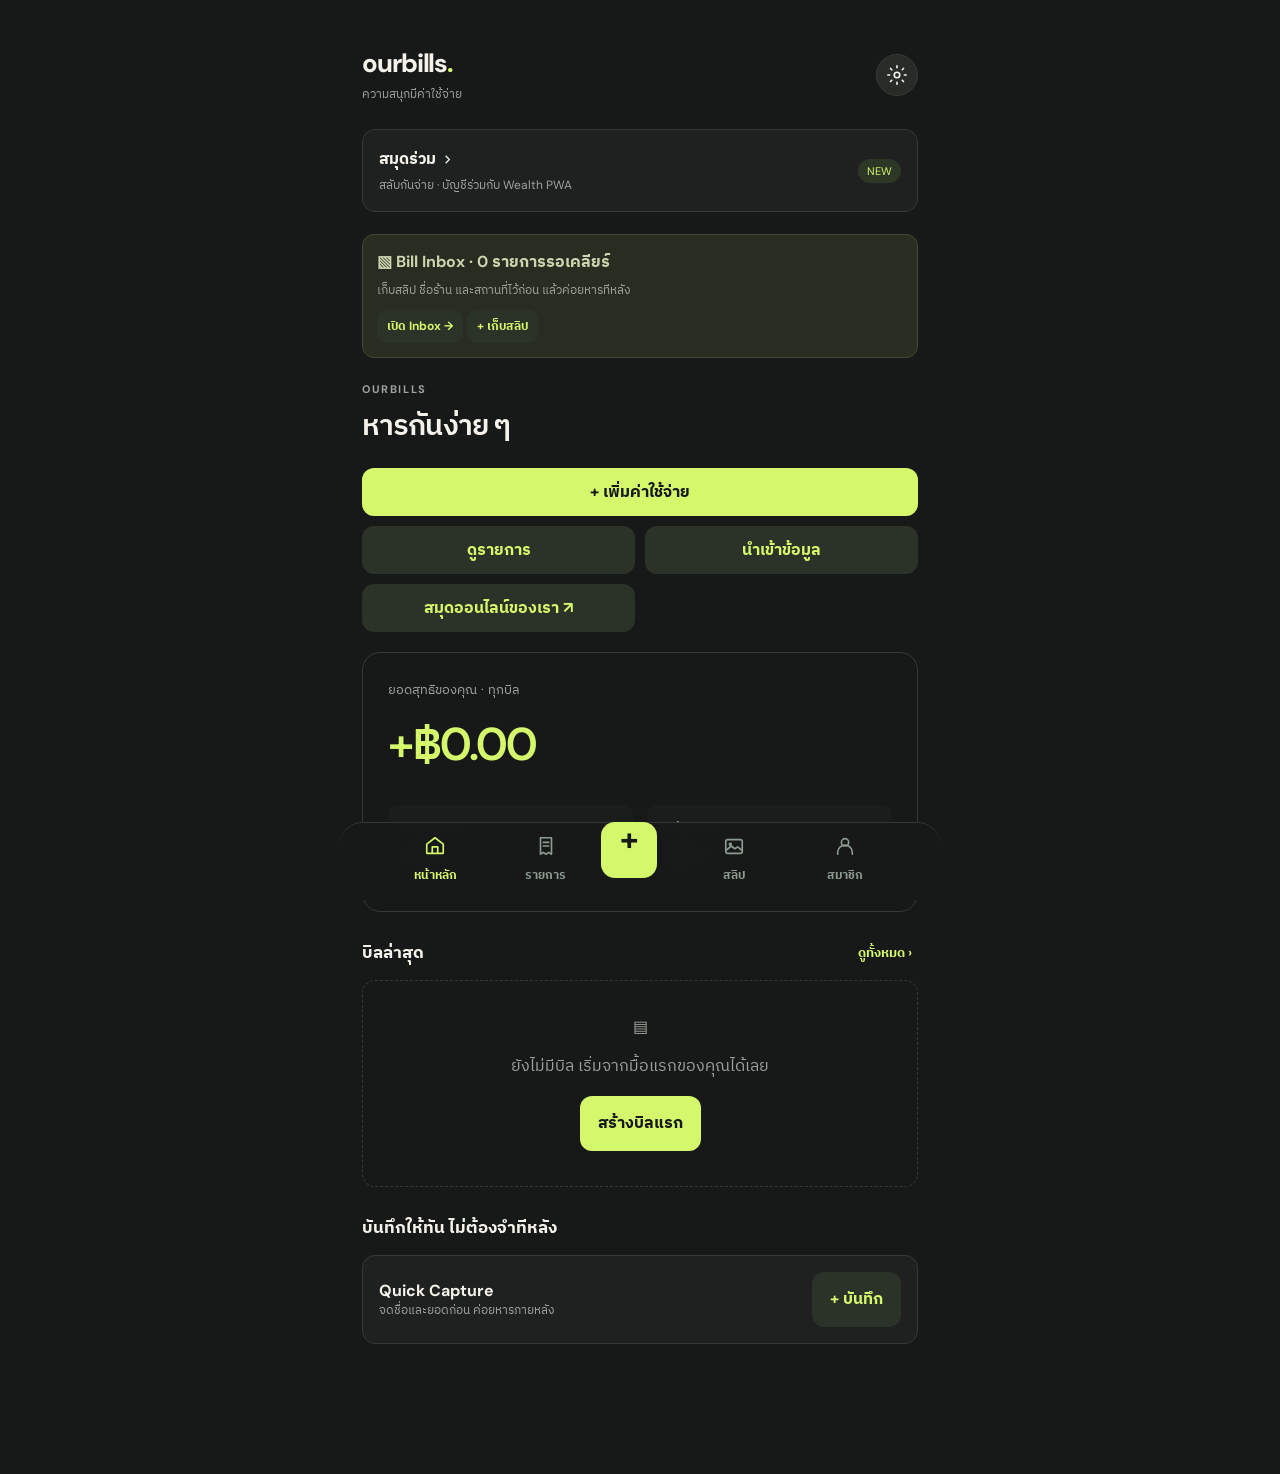
==== commit 3363b75f: "Expose couple shared online mode from guest home without touching backups" ====
--- a/index.html
+++ b/index.html
@@ -1,4 +1,4 @@
-<!doctype html><html lang="th"><head><meta charset="utf-8"><meta name="viewport" content="width=device-width,initial-scale=1,viewport-fit=cover"><meta name="theme-color" content="#171918"><meta name="apple-mobile-web-app-capable" content="yes"><title>#ourbills — ความสนุกมีค่าใช้จ่าย</title><link rel="manifest" href="manifest.webmanifest"><link rel="apple-touch-icon" sizes="180x180" href="apple-touch-icon.png"><link rel="icon" type="image/png" sizes="192x192" href="icon-192.png"><meta name="apple-mobile-web-app-title" content="ourbills"><meta name="apple-mobile-web-app-status-bar-style" content="black-translucent"><style>
+<!doctype html><html lang="th"><head><meta charset="utf-8"><meta name="viewport" content="width=device-width,initial-scale=1,viewport-fit=cover"><meta name="theme-color" content="#171918"><meta name="apple-mobile-web-app-capable" content="yes"><title>#ourbills — ความสนุกมีค่าใช้จ่าย</title><link rel="manifest" href="manifest.webmanifest"><link rel="apple-touch-icon" sizes="180x180" href="apple-touch-icon.png"><link rel="icon" type="image/svg+xml" href="ourbills-mark.svg"><link rel="icon" type="image/png" sizes="192x192" href="icon-192.png"><meta name="apple-mobile-web-app-title" content="ourbills"><meta name="apple-mobile-web-app-status-bar-style" content="black-translucent"><style>
 @import url('https://fonts.googleapis.com/css2?family=IBM+Plex+Sans+Thai:wght@400;500;600;700&family=DM+Sans:wght@400;500;600;700;800&display=swap');
 :root{--bg:#f7f6f1;--paper:#fff;--ink:#183b32;--muted:#83908a;--line:#e8ebe5;--accent:#235747;--gold:#d99b53;--red:#bd5b4e;--soft:#e9f0eb;--shadow:0 12px 35px #163b3010}*{box-sizing:border-box}body{margin:0;background:var(--bg);color:var(--ink);font-family:'DM Sans','IBM Plex Sans Thai',sans-serif;-webkit-font-smoothing:antialiased}button,input,select,textarea{font:inherit}button{cursor:pointer}button:disabled{opacity:.45;cursor:not-allowed}.shell{max-width:520px;margin:auto;min-height:100dvh;padding:24px 18px 116px}.top{display:flex;align-items:center;justify-content:space-between;margin-bottom:25px}.brand{font-size:26px;letter-spacing:-1.3px;font-weight:800}.tagline{font-size:12px;color:var(--muted)}.avatar{width:42px;height:42px;border-radius:15px;background:#e4ebe4;display:grid;place-items:center;font-size:21px}.eyebrow{font-size:11px;font-weight:700;letter-spacing:1.6px;color:#83968a;text-transform:uppercase}.heading{font-size:26px;letter-spacing:-.8px;margin:7px 0 18px}.hero{background:var(--accent);border-radius:26px;color:#fff;padding:24px;position:relative;overflow:hidden;box-shadow:var(--shadow)}.hero:after{content:'✳';font-size:160px;position:absolute;right:-30px;top:-70px;opacity:.08}.hero small{color:#d1dfd7}.big{font-size:39px;letter-spacing:-1.7px;font-weight:800;margin:8px 0 20px}.hero-stats{display:flex;gap:14px}.hero-stats>div{flex:1;background:#ffffff13;border-radius:14px;padding:12px}.hero-stats b{display:block;font-size:18px;margin-top:4px}.section{display:flex;align-items:center;justify-content:space-between;margin:27px 0 13px}.section h2{font-size:17px;margin:0}.link{border:0;background:none;color:var(--accent);font-weight:700;font-size:13px}.card{background:var(--paper);border:1px solid var(--line);border-radius:19px;padding:16px;box-shadow:0 2px 9px #163b3006;margin-bottom:10px}.bill{display:flex;align-items:center;gap:13px;width:100%;text-align:left;color:inherit}.bill-icon{width:46px;height:46px;border-radius:15px;background:#f1f1e9;display:grid;place-items:center;font-size:23px;flex-shrink:0}.bill-main{flex:1;min-width:0}.bill-main b{display:block;overflow:hidden;text-overflow:ellipsis;white-space:nowrap}.bill-main small,.muted{color:var(--muted);font-size:12px}.amount{font-weight:800;font-size:16px}.positive{color:#27775d}.negative{color:var(--red)}.empty{padding:35px 18px;text-align:center;color:var(--muted);background:#fff;border:1px dashed #d9e1d9;border-radius:20px}.nav{position:fixed;bottom:0;left:0;right:0;background:#ffffffee;backdrop-filter:blur(18px);border-top:1px solid var(--line);padding:9px 12px max(12px,env(safe-area-inset-bottom));display:flex;justify-content:center;z-index:30}.nav-inner{width:min(520px,100%);display:grid;grid-template-columns:1fr 1fr 78px 1fr 1fr;align-items:center}.nav button{border:0;background:none;color:#8d9c93;font-size:11px;font-weight:700;display:grid;justify-items:center;gap:3px}.nav button.active{color:var(--accent)}.nav .ico{font-size:23px}.nav .plus{width:56px;height:56px;border-radius:20px;background:var(--accent);color:white;font-size:32px;line-height:1;box-shadow:0 6px 18px #1b4c3c35;transform:translateY(-10px)}.btn{border:0;border-radius:14px;padding:14px 18px;font-weight:700;background:var(--accent);color:#fff}.btn.secondary{background:var(--soft);color:var(--accent)}.btn.ghost{background:#f5f5f1;color:var(--ink)}.btn.danger{background:#fcecea;color:var(--red)}.full{width:100%}.row{display:flex;align-items:center;gap:10px}.between{justify-content:space-between}.stack{display:grid;gap:12px}.field{display:grid;gap:7px}.field label{font-size:12px;color:#647a6e;font-weight:700}.field input,.field select,.field textarea{width:100%;border:1px solid #e1e7df;background:#fbfcfa;border-radius:13px;padding:13px;color:var(--ink);outline:0;min-width:0}.field input:focus,.field select:focus,.field textarea:focus{border-color:#7a9f88}.chips{display:flex;gap:7px;flex-wrap:wrap}.chip{border:1px solid #dce6dd;background:#fff;border-radius:30px;padding:8px 12px;font-size:12px;color:var(--ink)}.chip.selected{background:var(--accent);color:white;border-color:var(--accent)}.sheet-back{position:fixed;inset:0;background:#142d2688;z-index:40;display:flex;align-items:flex-end;justify-content:center}.sheet{width:min(520px,100%);max-height:94dvh;overflow:auto;background:var(--bg);border-radius:26px 26px 0 0;padding:20px 19px max(25px,env(safe-area-inset-bottom));box-shadow:0 -12px 40px #0002}.sheet-head{display:flex;justify-content:space-between;align-items:center;margin-bottom:19px}.sheet-head h2{margin:0;font-size:21px}.x{border:0;background:#e9ede7;border-radius:50%;width:32px;height:32px;color:var(--ink)}.person{display:flex;justify-content:space-between;align-items:center;border:1px solid var(--line);background:#fff;padding:11px 12px;border-radius:12px}.person input[type=checkbox]{width:20px;height:20px;accent-color:var(--accent)}.split-grid{display:grid;grid-template-columns:1fr 110px;align-items:center;gap:8px}.split-grid input{width:100%;padding:9px;border-radius:10px;border:1px solid var(--line)}.subtle{font-size:12px;color:var(--muted)}.tabs{display:flex;background:#e9eee8;padding:4px;border-radius:13px;gap:3px}.tabs button{flex:1;border:0;border-radius:10px;background:transparent;padding:10px 6px;font-size:12px;font-weight:700;color:#637a6c}.tabs button.active{background:white;color:var(--ink);box-shadow:0 2px 5px #0001}.divider{border-top:1px solid var(--line);margin:13px 0}.receipt{max-width:100%;max-height:150px;object-fit:contain;border-radius:12px}.pill{font-size:11px;padding:5px 9px;border-radius:30px;background:#e9f2e9;color:#347353}.alert{background:#fff4e4;border:1px solid #f0dcbb;padding:12px;border-radius:12px;color:#91642e;font-size:12px}.settle{background:#edf4ef;border-radius:15px;padding:13px;margin:9px 0}.smallbtn{border:0;border-radius:9px;padding:7px 10px;background:#e6ede7;color:var(--accent);font-weight:700;font-size:12px}.listline{padding:12px 0;border-bottom:1px solid var(--line)}.listline:last-child{border:0}.stat{font-size:13px}.stat strong{font-size:21px;display:block}.hidden{display:none!important}body.dark{--bg:#121a17;--paper:#1d2923;--ink:#f2f6f1;--muted:#a0aea5;--line:#334138;--soft:#2a4135;--accent:#356d57}body.dark .field input,body.dark .field select,body.dark .field textarea,body.dark .chip,body.dark .person,body.dark .tabs button.active{background:#25342b;color:#fff}body.dark .nav{background:#1b2721ee}body.dark .empty{background:#1d2923}body.dark .hero{background:#254d3d}body.dark .tabs{background:#29372e}@media(min-width:720px){.shell{padding-top:36px}.nav{left:50%;right:auto;width:520px;transform:translateX(-50%);border-radius:22px 22px 0 0}}
 @media(max-width:390px){.brand{font-size:23px}.brand img{width:30px!important;height:30px!important}}
@@ -11,8 +11,8 @@
 
 /* Basic-first navigation: keep primary tasks visible on small phones */
 .quick-actions{display:grid;grid-template-columns:1fr 1fr;gap:10px;margin:16px 0 20px}.quick-actions .btn{min-height:48px;white-space:normal;padding:10px 8px}.quick-actions .btn:first-child{grid-column:1/-1}.nav-inner button:not(.plus){font-size:12px;min-width:0}.nav-inner button .ico{font-size:20px}@media(max-width:360px){.nav-inner button:not(.plus){font-size:11px}}
-.nav .ico svg{width:22px;height:22px;fill:none;stroke:currentColor;stroke-width:1.8;stroke-linecap:round;stroke-linejoin:round}.import-person{display:flex;align-items:center;gap:12px;padding:14px;border:1px solid var(--line);border-radius:14px;background:var(--paper);font-weight:600;min-height:52px}.import-person input{width:19px;height:19px;accent-color:var(--accent)}.import-summary{padding:15px;border-radius:15px;background:var(--soft)}.nav button{min-height:44px}.btn{min-height:46px}@media(max-width:390px){.nav-inner{grid-template-columns:1fr 1fr 64px 1fr 1fr}.nav .plus{width:50px;height:50px}}</style></head><body><main class="shell"><header class="top"><div><div class="brand"><img src="icon.svg" alt="" style="width:35px;height:35px;border-radius:10px;vertical-align:middle;margin-right:7px">ourbills<span style="color:var(--gold)">.</span></div><div class="tagline">ความสนุกมีค่าใช้จ่าย</div></div><button class="avatar" onclick="openSettings()" aria-label="ตั้งค่า"><svg viewBox="0 0 24 24" width="22" height="22" fill="none" stroke="currentColor" stroke-width="1.8" stroke-linecap="round" stroke-linejoin="round"><circle cx="12" cy="12" r="3"/><path d="M12 2v2m0 16v2M4.9 4.9l1.4 1.4m11.4 11.4 1.4 1.4M2 12h2m16 0h2M4.9 19.1l1.4-1.4M17.7 6.3l1.4-1.4"/></svg></button></header><a href="/shared" class="card row between" style="text-decoration:none;color:var(--ink);margin-bottom:22px"><span><b>สมุดร่วม <svg viewBox="0 0 24 24" width="15" height="15" style="vertical-align:middle" fill="none" stroke="currentColor" stroke-width="2"><path d="m9 18 6-6-6-6"/></svg></b><br><small class="muted">สลับกันจ่าย · บัญชีร่วมกับ Wealth PWA</small></span><span class="pill">NEW</span></a><div id="view"></div></main><nav class="nav" aria-label="เมนูหลัก"><div class="nav-inner"><button id="nav-home" onclick="go('home')"><span class="ico"><svg viewBox="0 0 24 24"><path d="m3 10 9-7 9 7v10H3zM9 20v-7h6v7"/></svg></span>หน้าหลัก</button><button id="nav-bills" onclick="go('bills')"><span class="ico"><svg viewBox="0 0 24 24"><path d="M6 3h12v18l-3-2-3 2-3-2-3 2zM9 8h6M9 12h6"/></svg></span>รายการ</button><button class="plus" onclick="openExpense()" aria-label="เพิ่มค่าใช้จ่าย">+</button><button id="nav-inbox" onclick="go('inbox')" class="nav-secondary"><span class="ico"><svg viewBox="0 0 24 24"><rect x="3" y="5" width="18" height="15" rx="2"/><circle cx="8" cy="10" r="1"/><path d="m3 17 6-5 4 3 3-2 5 4"/></svg></span>สลิป</button><button id="nav-people" onclick="go('people')"><span class="ico"><svg viewBox="0 0 24 24"><circle cx="12" cy="8" r="4"/><path d="M4 21v-2a8 8 0 0 1 16 0v2"/></svg></span>สมาชิก</button></div></nav><div id="modal"></div><script>
-const KEY='ourbills_v2_data';const $=s=>document.querySelector(s);const uid=()=>crypto.randomUUID?crypto.randomUUID():String(Date.now()+Math.random());const esc=s=>String(s??'').replace(/[&<>"']/g,c=>({'&':'&amp;','<':'&lt;','>':'&gt;','"':'&quot;',"'":'&#39;'}[c]));const money=n=>'฿'+(Math.round((Number(n)||0)*100)/100).toLocaleString('th-TH',{minimumFractionDigits:2,maximumFractionDigits:2});const today=()=>new Date(Date.now()-new Date().getTimezoneOffset()*60000).toISOString().slice(0,10);const datefmt=s=>new Date(s+'T12:00:00').toLocaleDateString('th-TH',{day:'numeric',month:'short',year:'numeric'});let state={version:2,people:[{id:'me',name:'เรา'}],bills:[],activeBill:null,theme:'dark'};try{const s=JSON.parse(localStorage.getItem(KEY));if(s&&Array.isArray(s.people)&&Array.isArray(s.bills))state={...state,...s}}catch{}let page='home',billId=null,editing=null,receiptData=null,splitMode='equal',selected=[],custom={},percentage={},draftPayer='me';const persist=()=>{try{localStorage.setItem(KEY,JSON.stringify(state));return true}catch(e){alert('พื้นที่จัดเก็บเต็ม กรุณาสำรองข้อมูลและลดขนาดรูปสลิป');return false}};const person=id=>state.people.find(p=>p.id===id)?.name||'ไม่ทราบชื่อ';const bill=id=>state.bills.find(b=>b.id===id);const current=()=>bill(billId||state.activeBill);const total=b=>(b.items||[]).reduce((s,i)=>s+i.amount,0);const cents=n=>Math.round(Number(n||0)*100);function balances(b){let map=Object.fromEntries(state.people.map(p=>[p.id,0]));for(const i of b.items||[]){map[i.payer]=(map[i.payer]||0)+cents(i.amount);for(const [p,a] of Object.entries(i.shares||{}))map[p]=(map[p]||0)-cents(a)}for(const s of b.settlements||[]){map[s.from]=(map[s.from]||0)+cents(s.amount);map[s.to]=(map[s.to]||0)-cents(s.amount)}return map}function transfers(b){const m=balances(b);let pos=Object.entries(m).filter(([,v])=>v>0).map(([id,v])=>({id,v}));let neg=Object.entries(m).filter(([,v])=>v<0).map(([id,v])=>({id,v:-v}));let out=[];let i=0,j=0;while(i<neg.length&&j<pos.length){const v=Math.min(neg[i].v,pos[j].v);if(v>0)out.push({from:neg[i].id,to:pos[j].id,amount:v/100});neg[i].v-=v;pos[j].v-=v;if(!neg[i].v)i++;if(!pos[j].v)j++}return out}function balanceMine(){let v=0;for(const b of state.bills)v+=(balances(b).me||0)/100;return v}function go(p,id){page=p;if(id){billId=id;state.activeBill=id;persist()}render();scrollTo(0,0)}function render(){document.body.classList.toggle('dark',state.theme==='dark');for(const p of ['home','bills','people'])$('#nav-'+p).classList.toggle('active',page===p||page==='detail'&&p==='bills');$('#view').innerHTML=page==='home'?home():page==='bills'?billsView():page==='people'?peopleView():detailView()}function home(){const bal=balanceMine(),receive=state.bills.reduce((s,b)=>s+Math.max(0,(balances(b).me||0)/100),0),owe=state.bills.reduce((s,b)=>s+Math.max(0,-(balances(b).me||0)/100),0);return `<div class="eyebrow">OURBILLS</div><h1 class="heading">หารกันง่าย ๆ</h1><div class="quick-actions"><button class="btn" onclick="openExpense()">+ เพิ่มค่าใช้จ่าย</button><button class="btn secondary" onclick="go('bills')">ดูรายการ</button><button class="btn secondary" onclick="openSettings()">นำเข้าข้อมูล</button></div><section class="hero"><small>ยอดสุทธิของคุณ · ทุกบิล</small><div class="big">${bal>=0?'+':'−'}${money(Math.abs(bal))}</div><div class="hero-stats"><div><small>↙ รอรับเงิน</small><b>${money(receive)}</b></div><div><small>↗ ต้องจ่าย</small><b>${money(owe)}</b></div></div></section><div class="section"><h2>บิลล่าสุด</h2><button class="link" onclick="go('bills')">ดูทั้งหมด ›</button></div>${state.bills.length?state.bills.slice().sort((a,b)=>b.created.localeCompare(a.created)).slice(0,5).map(b=>billCard(b)).join(''):`<div class="empty">▤<p>ยังไม่มีบิล เริ่มจากมื้อแรกของคุณได้เลย</p><button class="btn" onclick="openBill()">สร้างบิลแรก</button></div>`}<div class="section"><h2>บันทึกให้ทัน ไม่ต้องจำทีหลัง</h2></div><div class="card"><div class="row between"><div><b>Quick Capture</b><div class="subtle">จดชื่อและยอดก่อน ค่อยหารภายหลัง</div></div><button class="btn secondary" onclick="openExpense()">+ บันทึก</button></div></div>`}function billCard(b){const v=(balances(b).me||0)/100;return `<button class="card bill" onclick="go('detail','${b.id}')"><span class="bill-icon">${'▤'}</span><span class="bill-main"><b>${esc(b.name)}</b><small>${datefmt(b.date)} · ${b.items.length} รายการ · ${b.participants.length} คน</small></span><span style="text-align:right"><span class="amount ${v>0?'positive':v<0?'negative':''}">${v>0?'+':v<0?'−':''}${money(Math.abs(v))}</span><br><small class="muted">${b.items.some(i=>!Object.keys(i.shares||{}).length)?'รอหาร':transfers(b).length?'รอเคลียร์':'เคลียร์แล้ว'}</small></span></button>`}function billsView(){return `<div class="row between"><div><div class="eyebrow">YOUR BILL BOOKS</div><h1 class="heading">สมุดบิลของเรา</h1></div><button class="btn secondary" onclick="openBill()">+ สร้างบิล</button></div>${state.bills.length?state.bills.slice().sort((a,b)=>b.created.localeCompare(a.created)).map(billCard).join(''):`<div class="empty">ยังไม่มีบิลที่บันทึกไว้</div>`}`}function peopleView(){return `<div class="row between"><div><div class="eyebrow">YOUR CIRCLE</div><h1 class="heading">คนของเรา</h1></div><button class="btn secondary" onclick="openPerson()">+ เพิ่มคน</button></div><p class="subtle">เพิ่มครั้งเดียว ใช้ซ้ำได้ทุกบิล</p>${state.people.map(p=>`<div class="card row between"><div class="row"><span class="bill-icon">${esc(p.name.slice(0,1))}</span><b>${esc(p.name)}</b></div>${p.id!=='me'?`<button class="smallbtn" onclick="openPerson('${p.id}')">แก้ไข</button>`:'<span class="pill">บัญชีของฉัน</span>'}</div>`).join('')}`}function detailView(){const b=current();if(!b)return billsView();const tr=transfers(b);const unassigned=b.items.filter(i=>!Object.keys(i.shares||{}).length);return `<button class="link" onclick="go('bills')">‹ บิลทั้งหมด</button><div class="row between" style="margin-top:12px"><div><div class="eyebrow">${datefmt(b.date)}</div><h1 class="heading">${'▤'} ${esc(b.name)}</h1></div><button class="smallbtn" onclick="openBill('${b.id}')">แก้ไข</button></div><section class="hero"><small>ยอดค่าใช้จ่ายทั้งบิล</small><div class="big">${money(total(b))}</div><div class="hero-stats"><div><small>รายการ</small><b>${b.items.length}</b></div><div><small>สมาชิก</small><b>${b.participants.length}</b></div></div></section><div class="section"><h2>รายการที่จ่าย</h2><button class="link" onclick="openExpense(null,'${b.id}')">+ เพิ่มรายการ</button></div>${b.items.length?b.items.map(i=>`<div class="card"><div class="row between"><div style="min-width:0"><b>${esc(i.name)}</b><div class="subtle">${esc(person(i.payer))} จ่าย · ${datefmt(i.date)} · ${Object.keys(i.shares||{}).length?Object.keys(i.shares).length+' คน':'ยังไม่หาร'}</div></div><div style="text-align:right"><b>${money(i.amount)}</b><br><button class="link" onclick="openExpense('${i.id}','${b.id}')">แก้ไข</button></div></div>${i.note?`<div class="subtle">${esc(i.note)}</div>`:''}${i.receipt?`<div style="margin-top:8px"><img class="receipt" src="${i.receipt}" alt="สลิปของรายการ"></div>`:''}</div>`).join(''):`<div class="empty">ยังไม่มีรายการจ่าย</div>`}${unassigned.length?`<div class="alert">มี ${unassigned.length} รายการที่ยังไม่ได้แบ่งยอด สามารถกลับมาแก้ไขภายหลังได้</div>`:''}<div class="section"><h2>สรุปยอดโอน</h2><button class="link" onclick="shareBill()">แชร์ ↗</button></div>${tr.length?tr.map(t=>`<div class="settle"><div class="row between"><div><b>${esc(person(t.from))} → ${esc(person(t.to))}</b><div class="subtle">ยอดคงเหลือ</div></div><div style="text-align:right"><b>${money(t.amount)}</b><br><button class="smallbtn" onclick="openSettle('${t.from}','${t.to}',${t.amount})">บันทึกโอน</button></div></div></div>`).join(''):`<div class="card muted">${unassigned.length?'ยังมีรายการที่รอหาร':'ยอดทุกคนเคลียร์แล้ว ✓'}</div>`}<div class="section"><h2>ประวัติการคืนเงิน</h2></div>${(b.settlements||[]).length?b.settlements.map(s=>`<div class="card row between"><div><b>${esc(person(s.from))} → ${esc(person(s.to))}</b><div class="subtle">${datefmt(s.date)}</div></div><div><b>${money(s.amount)}</b> <button class="smallbtn" onclick="deleteSettlement('${s.id}')">ลบ</button></div></div>`).join(''):'<div class="subtle">ยังไม่มีรายการคืนเงิน</div>'}<div class="section"><button class="link" onclick="exportOneBill()">ส่งออกบิล JSON</button><button class="link" style="color:var(--red)" onclick="deleteBill()">ลบบิล</button></div>`}function modal(html){$('#modal').innerHTML=`<div class="sheet-back" onclick="if(event.target===this)closeModal()"><section class="sheet">${html}</section></div>`}function closeModal(){$('#modal').innerHTML=''}function header(t){return `<div class="sheet-head"><h2>${t}</h2><button class="x" onclick="closeModal()">✕</button></div>`}function openBill(id){const b=id?bill(id):null;modal(`${header(b?'แก้ไขบิล':'สร้างบิลใหม่')}<form class="stack" onsubmit="saveBill(event,'${id||''}')"><div class="field"><label>ชื่อบิล / ชื่อทริป</label><input name="name" required maxlength="100" placeholder="เช่น Dinner with แฟน" value="${esc(b?.name||'')}"></div><div class="field"><label>วันที่</label><input name="date" type="date" required value="${b?.date||today()}"></div><div class="field"><label>ไอคอน</label><select name="emoji">${['🍽️','☕','🍻','🚗','🏝️','🎬','🛍️','🏠'].map(x=>`<option ${b?.emoji===x?'selected':''}>${x}</option>`).join('')}</select></div><label class="subtle">สมาชิกในบิล (เพิ่มคนได้ที่หน้า People)</label>${state.people.map(p=>`<label class="person"><span>${esc(p.name)}</span><input type="checkbox" name="members" value="${p.id}" ${!b||b.participants.includes(p.id)?'checked':''}></label>`).join('')}<button class="btn full">${b?'บันทึกการแก้ไข':'สร้างบิล'}</button></form>`)}function saveBill(e,id){e.preventDefault();const f=new FormData(e.target),members=f.getAll('members');if(!members.length)return alert('เลือกสมาชิกอย่างน้อยหนึ่งคน');if(id){const b=bill(id);Object.assign(b,{name:f.get('name').trim(),date:f.get('date'),emoji:f.get('emoji'),participants:members})}else{const b={id:uid(),name:f.get('name').trim(),date:f.get('date'),emoji:f.get('emoji'),participants:members,items:[],settlements:[],created:new Date().toISOString()};state.bills.push(b);billId=b.id;state.activeBill=b.id}persist();closeModal();go('detail',id||billId)}function openPerson(id){const p=state.people.find(p=>p.id===id);modal(`${header(p?'แก้ไขชื่อ':'เพิ่มคน')}<form class="stack" onsubmit="savePerson(event,'${id||''}')"><div class="field"><label>ชื่อที่ใช้ในการหารเงิน</label><input name="name" required maxlength="50" placeholder="เช่น แฟน, ต้น, มาย" value="${esc(p?.name||'')}"></div><button class="btn full">บันทึก</button></form>`)}function savePerson(e,id){e.preventDefault();const name=new FormData(e.target).get('name').trim();if(!name)return;if(state.people.some(p=>p.id!==id&&p.name.toLowerCase()===name.toLowerCase()))return alert('มีชื่อนี้แล้ว');if(id)state.people.find(p=>p.id===id).name=name;else state.people.push({id:uid(),name});persist();closeModal();render()}
+.nav .ico svg{width:22px;height:22px;fill:none;stroke:currentColor;stroke-width:1.8;stroke-linecap:round;stroke-linejoin:round}.import-person{display:flex;align-items:center;gap:12px;padding:14px;border:1px solid var(--line);border-radius:14px;background:var(--paper);font-weight:600;min-height:52px}.import-person input{width:19px;height:19px;accent-color:var(--accent)}.import-summary{padding:15px;border-radius:15px;background:var(--soft)}.nav button{min-height:44px}.btn{min-height:46px}@media(max-width:390px){.nav-inner{grid-template-columns:1fr 1fr 64px 1fr 1fr}.nav .plus{width:50px;height:50px}}.net-hero{margin-top:16px}.net-hero .big{margin:5px 0 2px}.net-title{font-weight:700;font-size:16px;margin-bottom:12px}.net-transfer{display:flex;align-items:center;gap:10px;flex-wrap:wrap;padding:10px 0;border-top:1px solid #ffffff26}.net-transfer span{flex:1;min-width:130px}.net-transfer .smallbtn{white-space:nowrap}.net-foot{font-size:12px;opacity:.75;margin-top:10px}.net-warning{font-size:12px;padding:8px 0}.expense-compact{padding:14px 16px;margin-bottom:10px}.expense-main{min-width:0;flex:1}.expense-side{text-align:right;white-space:nowrap}.expense-side .link{display:block;margin-left:auto}.expense-note{margin-top:4px;overflow:hidden;text-overflow:ellipsis;white-space:nowrap;max-width:220px}.receipt-details{margin-top:8px;font-size:12px}.receipt-details summary{cursor:pointer;color:var(--accent);font-weight:600;list-style:none}.receipt-details summary:before{content:'▧ ';}.receipt-details .receipt{margin-top:10px;max-height:420px;object-fit:contain}.dark .receipt-details summary{color:#d6fa71}</style></head><body><main class="shell"><header class="top"><div><div class="brand"><img src="icon.svg" alt="" style="width:35px;height:35px;border-radius:10px;vertical-align:middle;margin-right:7px">ourbills<span style="color:var(--gold)">.</span></div><div class="tagline">ความสนุกมีค่าใช้จ่าย</div></div><button class="avatar" onclick="openSettings()" aria-label="ตั้งค่า"><svg viewBox="0 0 24 24" width="22" height="22" fill="none" stroke="currentColor" stroke-width="1.8" stroke-linecap="round" stroke-linejoin="round"><circle cx="12" cy="12" r="3"/><path d="M12 2v2m0 16v2M4.9 4.9l1.4 1.4m11.4 11.4 1.4 1.4M2 12h2m16 0h2M4.9 19.1l1.4-1.4M17.7 6.3l1.4-1.4"/></svg></button></header><a href="/shared" class="card row between" style="text-decoration:none;color:var(--ink);margin-bottom:22px"><span><b>สมุดร่วม <svg viewBox="0 0 24 24" width="15" height="15" style="vertical-align:middle" fill="none" stroke="currentColor" stroke-width="2"><path d="m9 18 6-6-6-6"/></svg></b><br><small class="muted">สลับกันจ่าย · บัญชีร่วมกับ Wealth PWA</small></span><span class="pill">NEW</span></a><div id="view"></div></main><nav class="nav" aria-label="เมนูหลัก"><div class="nav-inner"><button id="nav-home" onclick="go('home')"><span class="ico"><svg viewBox="0 0 24 24"><path d="m3 10 9-7 9 7v10H3zM9 20v-7h6v7"/></svg></span>หน้าหลัก</button><button id="nav-bills" onclick="go('bills')"><span class="ico"><svg viewBox="0 0 24 24"><path d="M6 3h12v18l-3-2-3 2-3-2-3 2zM9 8h6M9 12h6"/></svg></span>รายการ</button><button class="plus" onclick="openExpense()" aria-label="เพิ่มค่าใช้จ่าย">+</button><button id="nav-inbox" onclick="go('inbox')" class="nav-secondary"><span class="ico"><svg viewBox="0 0 24 24"><rect x="3" y="5" width="18" height="15" rx="2"/><circle cx="8" cy="10" r="1"/><path d="m3 17 6-5 4 3 3-2 5 4"/></svg></span>สลิป</button><button id="nav-people" onclick="go('people')"><span class="ico"><svg viewBox="0 0 24 24"><circle cx="12" cy="8" r="4"/><path d="M4 21v-2a8 8 0 0 1 16 0v2"/></svg></span>สมาชิก</button></div></nav><div id="modal"></div><script>
+const KEY='ourbills_v2_data';const $=s=>document.querySelector(s);const uid=()=>crypto.randomUUID?crypto.randomUUID():String(Date.now()+Math.random());const esc=s=>String(s??'').replace(/[&<>"']/g,c=>({'&':'&amp;','<':'&lt;','>':'&gt;','"':'&quot;',"'":'&#39;'}[c]));const money=n=>'฿'+(Math.round((Number(n)||0)*100)/100).toLocaleString('th-TH',{minimumFractionDigits:2,maximumFractionDigits:2});const today=()=>new Date(Date.now()-new Date().getTimezoneOffset()*60000).toISOString().slice(0,10);const datefmt=s=>new Date(s+'T12:00:00').toLocaleDateString('th-TH',{day:'numeric',month:'short',year:'numeric'});let state={version:2,people:[{id:'me',name:'เรา'}],bills:[],activeBill:null,theme:'dark'};try{const s=JSON.parse(localStorage.getItem(KEY));if(s&&Array.isArray(s.people)&&Array.isArray(s.bills))state={...state,...s}}catch{}let page='home',billId=null,editing=null,receiptData=null,splitMode='equal',selected=[],custom={},percentage={},draftPayer='me';const persist=()=>{try{localStorage.setItem(KEY,JSON.stringify(state));return true}catch(e){alert('พื้นที่จัดเก็บเต็ม กรุณาสำรองข้อมูลและลดขนาดรูปสลิป');return false}};const person=id=>state.people.find(p=>p.id===id)?.name||'ไม่ทราบชื่อ';const bill=id=>state.bills.find(b=>b.id===id);const current=()=>bill(billId||state.activeBill);const total=b=>(b.items||[]).reduce((s,i)=>s+i.amount,0);const cents=n=>Math.round(Number(n||0)*100);function balances(b){let map=Object.fromEntries(state.people.map(p=>[p.id,0]));for(const i of b.items||[]){map[i.payer]=(map[i.payer]||0)+cents(i.amount);for(const [p,a] of Object.entries(i.shares||{}))map[p]=(map[p]||0)-cents(a)}for(const s of b.settlements||[]){map[s.from]=(map[s.from]||0)+cents(s.amount);map[s.to]=(map[s.to]||0)-cents(s.amount)}return map}function transfers(b){const m=balances(b);let pos=Object.entries(m).filter(([,v])=>v>0).map(([id,v])=>({id,v}));let neg=Object.entries(m).filter(([,v])=>v<0).map(([id,v])=>({id,v:-v}));let out=[];let i=0,j=0;while(i<neg.length&&j<pos.length){const v=Math.min(neg[i].v,pos[j].v);if(v>0)out.push({from:neg[i].id,to:pos[j].id,amount:v/100});neg[i].v-=v;pos[j].v-=v;if(!neg[i].v)i++;if(!pos[j].v)j++}return out}function balanceMine(){let v=0;for(const b of state.bills)v+=(balances(b).me||0)/100;return v}function go(p,id){page=p;if(id){billId=id;state.activeBill=id;persist()}render();scrollTo(0,0)}function render(){document.body.classList.toggle('dark',state.theme==='dark');for(const p of ['home','bills','people'])$('#nav-'+p).classList.toggle('active',page===p||page==='detail'&&p==='bills');$('#view').innerHTML=page==='home'?home():page==='bills'?billsView():page==='people'?peopleView():detailView()}function home(){const bal=balanceMine(),receive=state.bills.reduce((s,b)=>s+Math.max(0,(balances(b).me||0)/100),0),owe=state.bills.reduce((s,b)=>s+Math.max(0,-(balances(b).me||0)/100),0);return `<div class="eyebrow">OURBILLS</div><h1 class="heading">หารกันง่าย ๆ</h1><div class="quick-actions"><button class="btn" onclick="openExpense()">+ เพิ่มค่าใช้จ่าย</button><button class="btn secondary" onclick="go('bills')">ดูรายการ</button><button class="btn secondary" onclick="openSettings()">นำเข้าข้อมูล</button><a class="btn secondary" href="/shared" style="text-decoration:none;display:inline-flex;align-items:center;justify-content:center">สมุดออนไลน์ของเรา ↗</a></div><section class="hero"><small>ยอดสุทธิของคุณ · ทุกบิล</small><div class="big">${bal>=0?'+':'−'}${money(Math.abs(bal))}</div><div class="hero-stats"><div><small>↙ รอรับเงิน</small><b>${money(receive)}</b></div><div><small>↗ ต้องจ่าย</small><b>${money(owe)}</b></div></div></section><div class="section"><h2>บิลล่าสุด</h2><button class="link" onclick="go('bills')">ดูทั้งหมด ›</button></div>${state.bills.length?state.bills.slice().sort((a,b)=>b.created.localeCompare(a.created)).slice(0,5).map(b=>billCard(b)).join(''):`<div class="empty">▤<p>ยังไม่มีบิล เริ่มจากมื้อแรกของคุณได้เลย</p><button class="btn" onclick="openBill()">สร้างบิลแรก</button></div>`}<div class="section"><h2>บันทึกให้ทัน ไม่ต้องจำทีหลัง</h2></div><div class="card"><div class="row between"><div><b>Quick Capture</b><div class="subtle">จดชื่อและยอดก่อน ค่อยหารภายหลัง</div></div><button class="btn secondary" onclick="openExpense()">+ บันทึก</button></div></div>`}function billCard(b){const v=(balances(b).me||0)/100;return `<button class="card bill" onclick="go('detail','${b.id}')"><span class="bill-icon">${'▤'}</span><span class="bill-main"><b>${esc(b.name)}</b><small>${datefmt(b.date)} · ${b.items.length} รายการ · ${b.participants.length} คน</small></span><span style="text-align:right"><span class="amount ${v>0?'positive':v<0?'negative':''}">${v>0?'+':v<0?'−':''}${money(Math.abs(v))}</span><br><small class="muted">${b.items.some(i=>!Object.keys(i.shares||{}).length)?'รอหาร':transfers(b).length?'รอเคลียร์':'เคลียร์แล้ว'}</small></span></button>`}function billsView(){return `<div class="row between"><div><div class="eyebrow">YOUR BILL BOOKS</div><h1 class="heading">สมุดบิลของเรา</h1></div><button class="btn secondary" onclick="openBill()">+ สร้างบิล</button></div>${state.bills.length?state.bills.slice().sort((a,b)=>b.created.localeCompare(a.created)).map(billCard).join(''):`<div class="empty">ยังไม่มีบิลที่บันทึกไว้</div>`}`}function peopleView(){return `<div class="row between"><div><div class="eyebrow">YOUR CIRCLE</div><h1 class="heading">คนของเรา</h1></div><button class="btn secondary" onclick="openPerson()">+ เพิ่มคน</button></div><p class="subtle">เพิ่มครั้งเดียว ใช้ซ้ำได้ทุกบิล</p>${state.people.map(p=>`<div class="card row between"><div class="row"><span class="bill-icon">${esc(p.name.slice(0,1))}</span><b>${esc(p.name)}</b></div>${p.id!=='me'?`<button class="smallbtn" onclick="openPerson('${p.id}')">แก้ไข</button>`:'<span class="pill">บัญชีของฉัน</span>'}</div>`).join('')}`}function detailView(){const b=current();if(!b)return billsView();const tr=transfers(b),unassigned=b.items.filter(i=>!Object.keys(i.shares||{}).length),mine=(balances(b).me||0)/100;const netTitle=tr.length===0?(unassigned.length?'ยังมีรายการรอหาร':'เคลียร์กันครบแล้ว'):tr.length===1?esc(person(tr[0].from))+' ต้องโอนให้ '+esc(person(tr[0].to)):'ยอดโอนคงเหลือ';const netAmount=tr.reduce((s,t)=>s+t.amount,0);return `<button class="link" onclick="go('bills')">‹ บิลทั้งหมด</button><div class="row between" style="margin-top:12px"><div><div class="eyebrow">${datefmt(b.date)}</div><h1 class="heading">${esc(b.name)}</h1></div><button class="smallbtn" onclick="openBill('${b.id}')">แก้ไข</button></div><section class="hero net-hero"><small>ยอดสุทธิที่ยังไม่ได้เคลียร์</small><div class="big">${money(netAmount)}</div><div class="net-title">${netTitle}</div>${tr.map(t=>`<div class="net-transfer"><span>${esc(person(t.from))} → ${esc(person(t.to))}</span><b>${money(t.amount)}</b><button class="smallbtn" onclick="openSettle('${t.from}','${t.to}',${t.amount})">บันทึกโอน</button></div>`).join('')}${unassigned.length?`<div class="net-warning">มี ${unassigned.length} รายการรอหาร ยอดนี้อาจยังไม่ครบ</div>`:''}<div class="net-foot">ยอดใช้จ่ายรวม ${money(total(b))} · ${b.items.length} รายการ</div></section><div class="section"><h2>รายการที่จ่าย</h2><button class="link" onclick="openExpense(null,'${b.id}')">+ เพิ่มรายการ</button></div>${b.items.length?b.items.map(i=>`<div class="card expense-compact"><div class="row between"><div class="expense-main"><b>${esc(i.name)}</b><div class="subtle">${esc(person(i.payer))} จ่าย · ${datefmt(i.date)} · ${Object.keys(i.shares||{}).length?'หารแล้ว':'รอหาร'}</div>${i.note?`<div class="subtle expense-note">${esc(i.note)}</div>`:''}</div><div class="expense-side"><b>${money(i.amount)}</b><button class="link" onclick="openExpense('${i.id}','${b.id}')">แก้ไข</button></div></div>${i.receipt?`<details class="receipt-details"><summary>ดูสลิปที่แนบ</summary><img class="receipt" src="${i.receipt}" alt="สลิปของรายการ" loading="lazy"></details>`:''}</div>`).join(''):`<div class="empty">ยังไม่มีรายการจ่าย</div>`}${unassigned.length?`<div class="alert">มี ${unassigned.length} รายการที่ยังไม่ได้แบ่งยอด สามารถกลับมาแก้ไขภายหลังได้</div>`:''}<div class="section"><h2>ประวัติการคืนเงิน</h2></div>${(b.settlements||[]).length?b.settlements.map(s=>`<div class="card row between"><div><b>${esc(person(s.from))} → ${esc(person(s.to))}</b><div class="subtle">${datefmt(s.date)}</div></div><div><b>${money(s.amount)}</b> <button class="smallbtn" onclick="deleteSettlement('${s.id}')">ลบ</button></div></div>`).join(''):'<div class="subtle">ยังไม่มีรายการคืนเงิน</div>'}<div class="section"><button class="link" onclick="shareBill()">แชร์สรุป</button><button class="link" onclick="exportOneBill()">ส่งออกบิล JSON</button><button class="link" style="color:var(--red)" onclick="deleteBill()">ลบบิล</button></div>`}function modal(html){$('#modal').innerHTML=`<div class="sheet-back" onclick="if(event.target===this)closeModal()"><section class="sheet">${html}</section></div>`}function closeModal(){$('#modal').innerHTML=''}function header(t){return `<div class="sheet-head"><h2>${t}</h2><button class="x" onclick="closeModal()">✕</button></div>`}function openBill(id){const b=id?bill(id):null;modal(`${header(b?'แก้ไขบิล':'สร้างบิลใหม่')}<form class="stack" onsubmit="saveBill(event,'${id||''}')"><div class="field"><label>ชื่อบิล / ชื่อทริป</label><input name="name" required maxlength="100" placeholder="เช่น Dinner with แฟน" value="${esc(b?.name||'')}"></div><div class="field"><label>วันที่</label><input name="date" type="date" required value="${b?.date||today()}"></div><div class="field"><label>ไอคอน</label><select name="emoji">${['🍽️','☕','🍻','🚗','🏝️','🎬','🛍️','🏠'].map(x=>`<option ${b?.emoji===x?'selected':''}>${x}</option>`).join('')}</select></div><label class="subtle">สมาชิกในบิล (เพิ่มคนได้ที่หน้า People)</label>${state.people.map(p=>`<label class="person"><span>${esc(p.name)}</span><input type="checkbox" name="members" value="${p.id}" ${!b||b.participants.includes(p.id)?'checked':''}></label>`).join('')}<button class="btn full">${b?'บันทึกการแก้ไข':'สร้างบิล'}</button></form>`)}function saveBill(e,id){e.preventDefault();const f=new FormData(e.target),members=f.getAll('members');if(!members.length)return alert('เลือกสมาชิกอย่างน้อยหนึ่งคน');if(id){const b=bill(id);Object.assign(b,{name:f.get('name').trim(),date:f.get('date'),emoji:f.get('emoji'),participants:members})}else{const b={id:uid(),name:f.get('name').trim(),date:f.get('date'),emoji:f.get('emoji'),participants:members,items:[],settlements:[],created:new Date().toISOString()};state.bills.push(b);billId=b.id;state.activeBill=b.id}persist();closeModal();go('detail',id||billId)}function openPerson(id){const p=state.people.find(p=>p.id===id);modal(`${header(p?'แก้ไขชื่อ':'เพิ่มคน')}<form class="stack" onsubmit="savePerson(event,'${id||''}')"><div class="field"><label>ชื่อที่ใช้ในการหารเงิน</label><input name="name" required maxlength="50" placeholder="เช่น แฟน, ต้น, มาย" value="${esc(p?.name||'')}"></div><button class="btn full">บันทึก</button></form>`)}function savePerson(e,id){e.preventDefault();const name=new FormData(e.target).get('name').trim();if(!name)return;if(state.people.some(p=>p.id!==id&&p.name.toLowerCase()===name.toLowerCase()))return alert('มีชื่อนี้แล้ว');if(id)state.people.find(p=>p.id===id).name=name;else state.people.push({id:uid(),name});persist();closeModal();render()}
 function openExpense(id,bid){editing=id||null;const b=bid?bill(bid):current(),i=id?b?.items.find(x=>x.id===id):null;receiptData=i?.receipt||null;splitMode=i?(!Object.keys(i.shares||{}).length?'later':'custom'):'equal';selected=i?Object.keys(i.shares||{}):(b?.participants||state.people.map(p=>p.id));custom={...(i?.shares||{})};draftPayer=i?.payer||'me';const options=state.bills.map(x=>`<option value="${x.id}" ${x.id===b?.id?'selected':''}>${esc(x.name)}</option>`).join('');modal(`${header(i?'แก้ไขรายการ':'เพิ่มค่าใช้จ่าย')}<form id="expenseForm" class="stack" onsubmit="saveExpense(event)"><div class="field"><label>บิลที่ต้องการบันทึก</label><select id="expenseBill" onchange="changeExpenseBill()"><option value="">— เลือกบิล —</option>${options}</select></div>${!state.bills.length?`<div class="alert">สร้างบิลก่อนบันทึกรายการ <button type="button" class="smallbtn" onclick="openBill()">สร้างบิล</button></div>`:''}<div class="field"><label>ยอดเงิน (บาท)</label><input id="expenseAmount" name="amount" type="number" min="0.01" step="0.01" inputmode="decimal" required placeholder="0.00" value="${i?.amount??''}" oninput="renderShares()" style="font-size:27px;font-weight:800"></div><div class="field"><label>ชื่อรายการ</label><input name="name" maxlength="120" required placeholder="เช่น ชาบู + เครื่องดื่ม" value="${esc(i?.name||'')}"></div><div class="chips">${['🍽️ อาหาร','☕ กาแฟ','🚕 เดินทาง','🎬 ดูหนัง','🛍️ ช้อปปิ้ง'].map(s=>`<button type="button" class="chip" onclick="document.querySelector('[name=name]').value='${s}'">${s}</button>`).join('')}</div><div class="field"><label>ใครจ่ายก่อน</label><select id="payer" onchange="draftPayer=this.value">${state.people.map(p=>`<option value="${p.id}" ${draftPayer===p.id?'selected':''}>${esc(p.name)}</option>`).join('')}</select></div><div class="field"><label>วันที่</label><input type="date" name="date" required value="${i?.date||today()}"></div><div class="field"><label>โน้ต / ร้าน / สถานที่ (ไม่บังคับ)</label><textarea name="note" rows="2" placeholder="จำไว้ว่าจ่ายอะไร ที่ไหน">${esc(i?.note||'')}</textarea></div><div class="field"><label>รูปสลิป (ไม่บังคับ)</label><input type="file" accept="image/*" onchange="loadReceipt(this)"><button type="button" class="btn secondary" id="scanReceipt" onclick="scanExpenseReceipt(this)">อ่านยอดจากรูป</button><div id="ocrStatus" role="status" class="scan-status"></div><div id="receiptPreview">${receiptData?`<img class="receipt" src="${receiptData}"><button type="button" class="smallbtn" onclick="receiptData=null;$('#receiptPreview').innerHTML=''">ลบรูป</button>`:''}</div></div><div class="field"><label>วิธีหารเงิน</label><div class="tabs">${[['equal','หารเท่ากัน'],['custom','กำหนดยอด'],['percent','เปอร์เซ็นต์'],['later','ค่อยหาร']].map(([v,t])=>`<button type="button" class="${splitMode===v?'active':''}" onclick="setSplit('${v}')">${t}</button>`).join('')}</div></div><div id="shares"></div><button class="btn full" ${!state.bills.length?'disabled':''}>${i?'บันทึกการแก้ไข':'บันทึกรายการ'}</button>${i?`<button type="button" class="btn danger full" onclick="deleteExpense('${i.id}')">ลบรายการนี้</button>`:''}</form>`);if(!b&&state.bills.length)$('#expenseBill').value=state.bills[0].id;renderShares()}
 function changeExpenseBill(){selected=bill($('#expenseBill').value)?.participants||[];custom={};renderShares()}function setSplit(v){splitMode=v;document.querySelectorAll('.tabs button').forEach(x=>x.classList.toggle('active',x.textContent===({equal:'หารเท่ากัน',custom:'กำหนดยอด',percent:'เปอร์เซ็นต์',later:'ค่อยหาร'}[v])));renderShares()}function renderShares(){const el=$('#shares');if(!el)return;const b=bill($('#expenseBill')?.value);if(splitMode==='later'){el.innerHTML='<div class="alert">บันทึกไว้ก่อนโดยยังไม่หารยอด แล้วค่อยกลับมาแก้ไขได้</div>';return}if(!b){el.innerHTML='<div class="subtle">เลือกบิลก่อน</div>';return}const members=[...new Set([...b.participants,...selected])].filter(id=>state.people.some(p=>p.id===id));el.innerHTML=`<div class="field"><label>ใครร่วมรายการนี้บ้าง?</label>${members.map(id=>`<div class="person"><label class="row"><input type="checkbox" ${selected.includes(id)?'checked':''} onchange="toggleMember('${id}',this.checked)"><span>${esc(person(id))}</span></label>${selected.includes(id)&&splitMode!=='equal'?`<div style="width:112px"><input type="number" min="0" step="0.01" inputmode="decimal" placeholder="${splitMode==='percent'?'%':'บาท'}" value="${custom[id]??''}" oninput="custom['${id}']=this.value;updateShareSummary()"></div>`:''}</div>`).join('')}</div><div class="subtle" id="shareSummary"></div>`;updateShareSummary()}function toggleMember(id,v){selected=v?[...new Set([...selected,id])]:selected.filter(x=>x!==id);renderShares()}function updateShareSummary(){const el=$('#shareSummary');if(!el)return;const amount=cents($('#expenseAmount')?.value)/100;if(splitMode==='equal'){el.textContent=selected.length?`หาร ${selected.length} คน · คนละประมาณ ${money(amount/selected.length)}`:'กรุณาเลือกคนหาร';return}const sum=selected.reduce((s,id)=>s+(Number(custom[id])||0),0);el.textContent=splitMode==='percent'?`รวม ${sum.toFixed(2)}% (ต้องครบ 100%)`:`รวม ${money(sum)} จาก ${money(amount)}`;el.style.color=Math.abs(sum-(splitMode==='percent'?100:amount))>.009?'#bd5b4e':'#27775d'}function calcShares(amount){if(splitMode==='later')return {};if(!selected.length)throw Error('กรุณาเลือกคนหาร');const sum=cents(amount);if(splitMode==='equal'){let each=Math.floor(sum/selected.length),rem=sum-each*selected.length;return Object.fromEntries(selected.map((id,n)=>[id,(each+(n<rem?1:0))/100]))}if(splitMode==='custom'){const vals=selected.map(id=>cents(custom[id]));if(vals.some(v=>v<0)||vals.reduce((a,b)=>a+b,0)!==sum)throw Error('ยอดที่แบ่งแต่ละคนต้องรวมเท่ากับยอดทั้งหมด');return Object.fromEntries(selected.map((id,n)=>[id,vals[n]/100]))}const vals=selected.map(id=>Number(custom[id]));if(vals.some(v=>!Number.isFinite(v)||v<0)||Math.abs(vals.reduce((a,b)=>a+b,0)-100)>.001)throw Error('เปอร์เซ็นต์ต้องรวมกันเท่ากับ 100');const raw=vals.map(v=>sum*v/100),parts=raw.map(Math.floor);let remain=sum-parts.reduce((a,b)=>a+b,0);const order=raw.map((v,n)=>({n,frac:v-parts[n]})).sort((a,b)=>b.frac-a.frac);for(let k=0;k<remain;k++)parts[order[k].n]++;return Object.fromEntries(selected.map((id,n)=>[id,parts[n]/100]))}function saveExpense(e){e.preventDefault();const f=new FormData(e.target),b=bill($('#expenseBill').value),amount=Number(f.get('amount'));if(!b)return alert('กรุณาเลือกบิล');if(!(amount>0)||!Number.isFinite(amount))return alert('กรุณาใส่ยอดเงิน');let shares;try{shares=calcShares(amount)}catch(err){return alert(err.message)}const record={id:editing||uid(),name:String(f.get('name')).trim(),amount:Math.round(amount*100)/100,payer:$('#payer').value,date:f.get('date'),note:f.get('note'),receipt:receiptData,shares};if(!record.name)return alert('ใส่ชื่อรายการ');if(editing){const old=b.items.findIndex(i=>i.id===editing);if(old<0)return alert('ไม่พบรายการเดิม');b.items[old]=record}else b.items.push(record);if(!persist())return;closeModal();go('detail',b.id)}function loadReceipt(input){const file=input.files?.[0];if(!file)return;if(file.size>15*1024*1024)return alert('รูปใหญ่เกินไป (สูงสุด 15 MB)');const reader=new FileReader();reader.onload=()=>{const img=new Image();img.onload=()=>{const c=document.createElement('canvas'),scale=Math.min(1,1100/Math.max(img.width,img.height));c.width=Math.round(img.width*scale);c.height=Math.round(img.height*scale);c.getContext('2d').drawImage(img,0,0,c.width,c.height);receiptData=c.toDataURL('image/jpeg',.7);$('#receiptPreview').innerHTML=`<img class="receipt" src="${receiptData}"><button type="button" class="smallbtn" onclick="receiptData=null;$('#receiptPreview').innerHTML=''">ลบรูป</button>`;scanExpenseReceipt(document.getElementById('scanReceipt'))};img.src=reader.result};reader.readAsDataURL(file)}function deleteExpense(id){if(!confirm('ลบรายการนี้?'))return;const b=bill($('#expenseBill').value);b.items=b.items.filter(i=>i.id!==id);persist();closeModal();go('detail',b.id)}function openSettle(from,to,amount){modal(`${header('บันทึกการคืนเงิน')}<form class="stack" onsubmit="saveSettle(event,'${from}','${to}')"><p>${esc(person(from))} โอนให้ ${esc(person(to))}</p><div class="field"><label>จำนวนเงิน (บาท)</label><input name="amount" type="number" min="0.01" step="0.01" value="${amount.toFixed(2)}" required></div><div class="field"><label>วันที่โอน</label><input name="date" type="date" value="${today()}" required></div><button class="btn full">บันทึกยอดคืนเงิน</button></form>`)}function saveSettle(e,from,to){e.preventDefault();const f=new FormData(e.target),amount=Number(f.get('amount')),b=current();if(!Number.isFinite(amount)||amount<=0)return alert('ยอดไม่ถูกต้อง');const outstanding=transfers(b).find(t=>t.from===from&&t.to===to)?.amount||0;if(cents(amount)>cents(outstanding))return alert('ยอดคืนมากกว่ายอดค้าง');b.settlements.push({id:uid(),from,to,amount:Math.round(amount*100)/100,date:f.get('date')});persist();closeModal();render()}function deleteSettlement(id){if(!confirm('ยกเลิกประวัติคืนเงินรายการนี้?'))return;const b=current();b.settlements=b.settlements.filter(s=>s.id!==id);persist();render()}function deleteBill(){if(!confirm('ลบบิลและรายการทั้งหมดในบิลนี้อย่างถาวร?'))return;state.bills=state.bills.filter(b=>b.id!==current().id);billId=null;state.activeBill=state.bills[0]?.id||null;persist();go('bills')}function summaryText(b){return `#ourbills · ${b.name}\n${datefmt(b.date)}\nยอดรวม ${money(total(b))}\n\n${b.items.map(i=>`${i.name}: ${money(i.amount)} (${person(i.payer)} จ่าย)`).join('\n')}\n\nยอดที่ต้องโอน\n${transfers(b).map(t=>`${person(t.from)} → ${person(t.to)} ${money(t.amount)}`).join('\n')||'เคลียร์แล้ว'}${b.items.some(i=>!Object.keys(i.shares||{}).length)?'\n* ยังมีรายการที่รอหาร':''}`}async function shareBill(){const b=current(),txt=summaryText(b);try{if(navigator.share)await navigator.share({title:b.name,text:txt});else if(navigator.clipboard){await navigator.clipboard.writeText(txt);alert('คัดลอกสรุปแล้ว ส่งใน LINE ได้เลย')}else prompt('คัดลอกสรุป',txt)}catch(e){if(e.name!=='AbortError')prompt('คัดลอกสรุป',txt)}}function download(name,content,type='application/json'){const url=URL.createObjectURL(new Blob([content],{type})),a=document.createElement('a');a.href=url;a.download=name;a.click();setTimeout(()=>URL.revokeObjectURL(url),3000)}function exportOneBill(){const b=current();download('ourbills-'+b.date+'.json',JSON.stringify({bill:b,people:state.people},null,2))}function openSettings(){modal(`${header('ตั้งค่าและข้อมูล')}<div class="stack"><button class="btn secondary full" onclick="state.theme=state.theme==='dark'?'light':'dark';persist();closeModal();render()">สลับ Light / Dark Mode</button><button class="btn secondary full" onclick="download('ourbills-backup.json',JSON.stringify(state,null,2))">สำรองข้อมูลทั้งหมด (JSON)</button><div class="field"><label>นำเข้าข้อมูลสำรอง v2 (แทนข้อมูลปัจจุบัน)</label><input type="file" accept=".json,application/json" onchange="importBackup(this)"></div><div class="alert">ข้อมูลเก็บในเบราว์เซอร์ของอุปกรณ์นี้เท่านั้น กรุณาสำรองข้อมูลเป็นระยะ โดยเฉพาะเมื่อแนบสลิปจำนวนมาก</div><div class="subtle">#ourbills 3.0 · No account, just split.</div></div>`)}function importBackup(input){const f=input.files?.[0];if(!f)return;const r=new FileReader();r.onload=()=>{try{const d=JSON.parse(r.result);if(d.version!==2||!Array.isArray(d.people)||!Array.isArray(d.bills)||!d.people.some(p=>p.id==='me'))throw Error('รูปแบบไฟล์ไม่ถูกต้อง');if(!confirm('นำเข้าข้อมูลและแทนข้อมูลปัจจุบันทั้งหมด? โปรดสำรองข้อมูลเดิมก่อน'))return;state=d;persist();closeModal();go('home')}catch(e){alert('นำเข้าไม่สำเร็จ: '+e.message)}};r.readAsText(f)}
 /* #ourbills 3.0 Bill Inbox — IndexedDB images, local-only, no account */
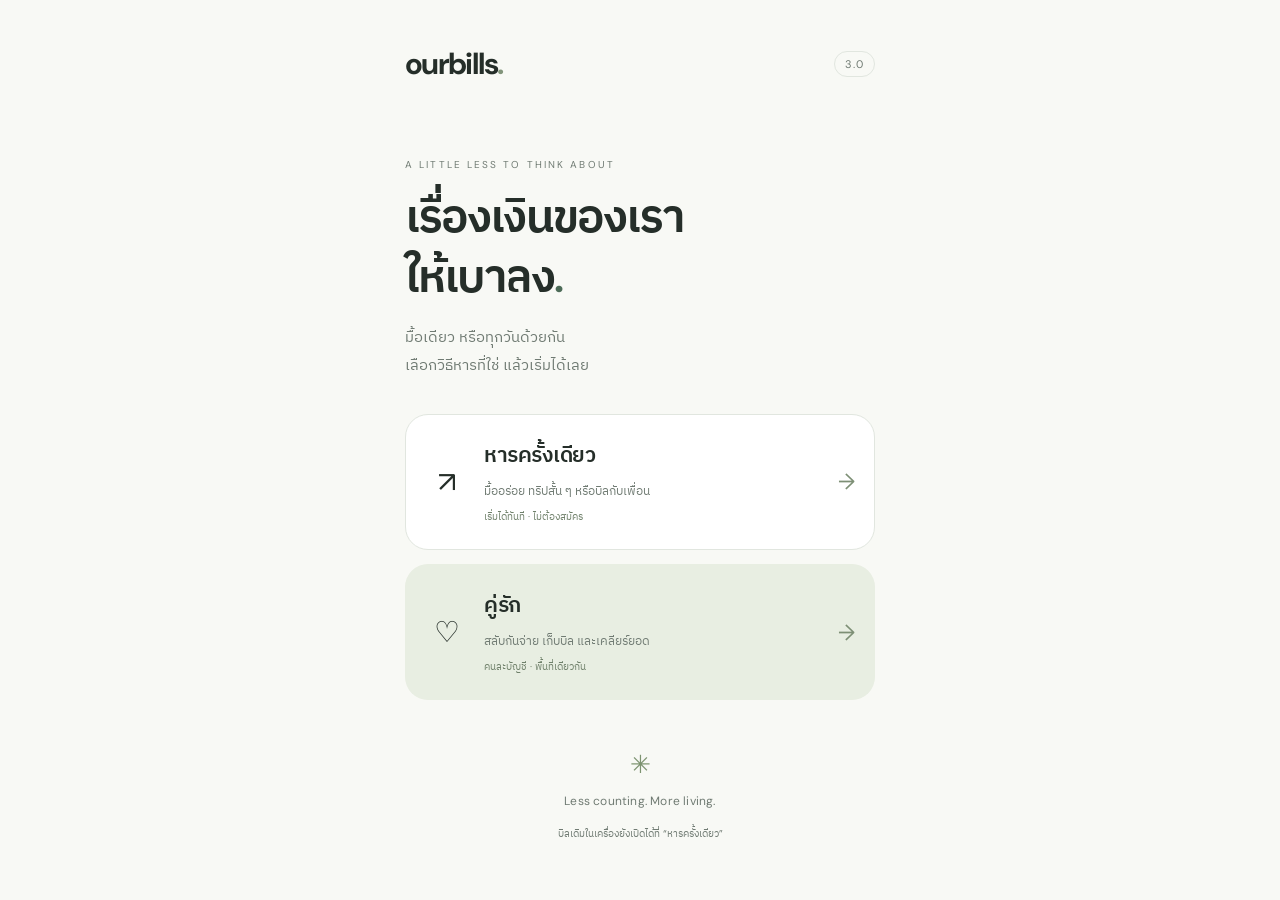
==== commit 0cb17eef: "Build ourbills 3.0 couple spaces, persistent identity, and paper/sage mobile UI Retain guest bills o" ====
--- a/index.html
+++ b/index.html
@@ -1,90 +1,3 @@
-<!doctype html><html lang="th"><head><meta charset="utf-8"><meta name="viewport" content="width=device-width,initial-scale=1,viewport-fit=cover"><meta name="theme-color" content="#171918"><meta name="apple-mobile-web-app-capable" content="yes"><title>#ourbills — ความสนุกมีค่าใช้จ่าย</title><link rel="manifest" href="manifest.webmanifest"><link rel="apple-touch-icon" sizes="180x180" href="apple-touch-icon.png"><link rel="icon" type="image/svg+xml" href="ourbills-mark.svg"><link rel="icon" type="image/png" sizes="192x192" href="icon-192.png"><meta name="apple-mobile-web-app-title" content="ourbills"><meta name="apple-mobile-web-app-status-bar-style" content="black-translucent"><style>
-@import url('https://fonts.googleapis.com/css2?family=IBM+Plex+Sans+Thai:wght@400;500;600;700&family=DM+Sans:wght@400;500;600;700;800&display=swap');
-:root{--bg:#f7f6f1;--paper:#fff;--ink:#183b32;--muted:#83908a;--line:#e8ebe5;--accent:#235747;--gold:#d99b53;--red:#bd5b4e;--soft:#e9f0eb;--shadow:0 12px 35px #163b3010}*{box-sizing:border-box}body{margin:0;background:var(--bg);color:var(--ink);font-family:'DM Sans','IBM Plex Sans Thai',sans-serif;-webkit-font-smoothing:antialiased}button,input,select,textarea{font:inherit}button{cursor:pointer}button:disabled{opacity:.45;cursor:not-allowed}.shell{max-width:520px;margin:auto;min-height:100dvh;padding:24px 18px 116px}.top{display:flex;align-items:center;justify-content:space-between;margin-bottom:25px}.brand{font-size:26px;letter-spacing:-1.3px;font-weight:800}.tagline{font-size:12px;color:var(--muted)}.avatar{width:42px;height:42px;border-radius:15px;background:#e4ebe4;display:grid;place-items:center;font-size:21px}.eyebrow{font-size:11px;font-weight:700;letter-spacing:1.6px;color:#83968a;text-transform:uppercase}.heading{font-size:26px;letter-spacing:-.8px;margin:7px 0 18px}.hero{background:var(--accent);border-radius:26px;color:#fff;padding:24px;position:relative;overflow:hidden;box-shadow:var(--shadow)}.hero:after{content:'✳';font-size:160px;position:absolute;right:-30px;top:-70px;opacity:.08}.hero small{color:#d1dfd7}.big{font-size:39px;letter-spacing:-1.7px;font-weight:800;margin:8px 0 20px}.hero-stats{display:flex;gap:14px}.hero-stats>div{flex:1;background:#ffffff13;border-radius:14px;padding:12px}.hero-stats b{display:block;font-size:18px;margin-top:4px}.section{display:flex;align-items:center;justify-content:space-between;margin:27px 0 13px}.section h2{font-size:17px;margin:0}.link{border:0;background:none;color:var(--accent);font-weight:700;font-size:13px}.card{background:var(--paper);border:1px solid var(--line);border-radius:19px;padding:16px;box-shadow:0 2px 9px #163b3006;margin-bottom:10px}.bill{display:flex;align-items:center;gap:13px;width:100%;text-align:left;color:inherit}.bill-icon{width:46px;height:46px;border-radius:15px;background:#f1f1e9;display:grid;place-items:center;font-size:23px;flex-shrink:0}.bill-main{flex:1;min-width:0}.bill-main b{display:block;overflow:hidden;text-overflow:ellipsis;white-space:nowrap}.bill-main small,.muted{color:var(--muted);font-size:12px}.amount{font-weight:800;font-size:16px}.positive{color:#27775d}.negative{color:var(--red)}.empty{padding:35px 18px;text-align:center;color:var(--muted);background:#fff;border:1px dashed #d9e1d9;border-radius:20px}.nav{position:fixed;bottom:0;left:0;right:0;background:#ffffffee;backdrop-filter:blur(18px);border-top:1px solid var(--line);padding:9px 12px max(12px,env(safe-area-inset-bottom));display:flex;justify-content:center;z-index:30}.nav-inner{width:min(520px,100%);display:grid;grid-template-columns:1fr 1fr 78px 1fr 1fr;align-items:center}.nav button{border:0;background:none;color:#8d9c93;font-size:11px;font-weight:700;display:grid;justify-items:center;gap:3px}.nav button.active{color:var(--accent)}.nav .ico{font-size:23px}.nav .plus{width:56px;height:56px;border-radius:20px;background:var(--accent);color:white;font-size:32px;line-height:1;box-shadow:0 6px 18px #1b4c3c35;transform:translateY(-10px)}.btn{border:0;border-radius:14px;padding:14px 18px;font-weight:700;background:var(--accent);color:#fff}.btn.secondary{background:var(--soft);color:var(--accent)}.btn.ghost{background:#f5f5f1;color:var(--ink)}.btn.danger{background:#fcecea;color:var(--red)}.full{width:100%}.row{display:flex;align-items:center;gap:10px}.between{justify-content:space-between}.stack{display:grid;gap:12px}.field{display:grid;gap:7px}.field label{font-size:12px;color:#647a6e;font-weight:700}.field input,.field select,.field textarea{width:100%;border:1px solid #e1e7df;background:#fbfcfa;border-radius:13px;padding:13px;color:var(--ink);outline:0;min-width:0}.field input:focus,.field select:focus,.field textarea:focus{border-color:#7a9f88}.chips{display:flex;gap:7px;flex-wrap:wrap}.chip{border:1px solid #dce6dd;background:#fff;border-radius:30px;padding:8px 12px;font-size:12px;color:var(--ink)}.chip.selected{background:var(--accent);color:white;border-color:var(--accent)}.sheet-back{position:fixed;inset:0;background:#142d2688;z-index:40;display:flex;align-items:flex-end;justify-content:center}.sheet{width:min(520px,100%);max-height:94dvh;overflow:auto;background:var(--bg);border-radius:26px 26px 0 0;padding:20px 19px max(25px,env(safe-area-inset-bottom));box-shadow:0 -12px 40px #0002}.sheet-head{display:flex;justify-content:space-between;align-items:center;margin-bottom:19px}.sheet-head h2{margin:0;font-size:21px}.x{border:0;background:#e9ede7;border-radius:50%;width:32px;height:32px;color:var(--ink)}.person{display:flex;justify-content:space-between;align-items:center;border:1px solid var(--line);background:#fff;padding:11px 12px;border-radius:12px}.person input[type=checkbox]{width:20px;height:20px;accent-color:var(--accent)}.split-grid{display:grid;grid-template-columns:1fr 110px;align-items:center;gap:8px}.split-grid input{width:100%;padding:9px;border-radius:10px;border:1px solid var(--line)}.subtle{font-size:12px;color:var(--muted)}.tabs{display:flex;background:#e9eee8;padding:4px;border-radius:13px;gap:3px}.tabs button{flex:1;border:0;border-radius:10px;background:transparent;padding:10px 6px;font-size:12px;font-weight:700;color:#637a6c}.tabs button.active{background:white;color:var(--ink);box-shadow:0 2px 5px #0001}.divider{border-top:1px solid var(--line);margin:13px 0}.receipt{max-width:100%;max-height:150px;object-fit:contain;border-radius:12px}.pill{font-size:11px;padding:5px 9px;border-radius:30px;background:#e9f2e9;color:#347353}.alert{background:#fff4e4;border:1px solid #f0dcbb;padding:12px;border-radius:12px;color:#91642e;font-size:12px}.settle{background:#edf4ef;border-radius:15px;padding:13px;margin:9px 0}.smallbtn{border:0;border-radius:9px;padding:7px 10px;background:#e6ede7;color:var(--accent);font-weight:700;font-size:12px}.listline{padding:12px 0;border-bottom:1px solid var(--line)}.listline:last-child{border:0}.stat{font-size:13px}.stat strong{font-size:21px;display:block}.hidden{display:none!important}body.dark{--bg:#121a17;--paper:#1d2923;--ink:#f2f6f1;--muted:#a0aea5;--line:#334138;--soft:#2a4135;--accent:#356d57}body.dark .field input,body.dark .field select,body.dark .field textarea,body.dark .chip,body.dark .person,body.dark .tabs button.active{background:#25342b;color:#fff}body.dark .nav{background:#1b2721ee}body.dark .empty{background:#1d2923}body.dark .hero{background:#254d3d}body.dark .tabs{background:#29372e}@media(min-width:720px){.shell{padding-top:36px}.nav{left:50%;right:auto;width:520px;transform:translateX(-50%);border-radius:22px 22px 0 0}}
-@media(max-width:390px){.brand{font-size:23px}.brand img{width:30px!important;height:30px!important}}
-
-.inbox-toolbar{display:flex;gap:8px;margin:12px 0 18px}.inbox-toolbar .btn{flex:1}.inbox-card{display:grid;grid-template-columns:66px 1fr;gap:12px;align-items:start}.inbox-thumb{width:66px;height:72px;object-fit:cover;border-radius:12px;background:var(--soft)}.inbox-thumb.blank{display:grid;place-items:center;font-size:26px}.inbox-meta{min-width:0}.inbox-meta b{display:block;overflow:hidden;text-overflow:ellipsis;white-space:nowrap}.inbox-actions{display:flex;gap:7px;flex-wrap:wrap;margin-top:9px}.inbox-actions button{font-size:11px}.preview-large{width:100%;max-height:50vh;object-fit:contain;border-radius:15px;background:var(--soft)}.form-two{display:grid;grid-template-columns:1fr 1fr;gap:9px}.inbox-banner{background:#fff3df;border-radius:18px;padding:14px;margin:12px 0;color:#7c592b}.inbox-count{font-weight:800;color:var(--accent)}body.dark .inbox-banner{background:#3b3224;color:#efc88d}
-
-/* ourbills charcoal / electric lime */
-:root,body.dark{color-scheme:dark;--bg:#171918;--paper:#1e211f;--ink:#f5f2eb;--muted:#9da49e;--line:#343a35;--accent:#d4f76b;--gold:#d4f76b;--red:#ff9b91;--soft:#293025;--shadow:none}
-body{background:var(--bg)}.shell{max-width:600px;padding:30px 22px 120px}.brand{letter-spacing:-1.1px}.brand img{display:none}.tagline{margin-top:5px}.avatar{background:#272c28;color:var(--ink);border:1px solid var(--line);border-radius:50%;font-size:18px}.heading{font-size:29px;font-weight:600;letter-spacing:-.9px}.eyebrow{color:var(--muted)}.hero,body.dark .hero{background:transparent;border:1px solid var(--line);border-radius:18px;color:var(--ink);padding:25px}.hero:after{display:none}.hero small{color:var(--muted)}.big{color:var(--accent);font-size:46px;font-weight:600;letter-spacing:-2px;font-variant-numeric:tabular-nums}.hero-stats>div{background:#ffffff04;border-radius:9px}.hero-stats b{color:var(--ink);font-weight:500}.card{box-shadow:none;border-radius:13px}.bill{background:transparent;border-width:0 0 1px;border-radius:0;padding:18px 0;margin:0}.bill-icon{background:#292e29;border-radius:11px;font-size:19px}.positive{color:var(--accent)}.btn,.nav .plus{color:#171918;border-radius:12px;box-shadow:none}.btn.secondary,.smallbtn{background:#2b3227;color:var(--accent)}.btn.ghost{background:#2b302c;color:var(--ink)}.btn.danger{background:#382521;color:var(--red)}.nav,body.dark .nav{background:#171918f5}.nav button.active{color:var(--accent)}.nav .plus{border-radius:14px}.field label{color:#b4bcb4}.field input,.field select,.field textarea,body.dark .field input,body.dark .field select,body.dark .field textarea,.chip,body.dark .chip,.person,body.dark .person,.split-grid input{background:#202521;color:var(--ink);border-color:var(--line);border-radius:10px}.field input:focus,.field select:focus,.field textarea:focus{border-color:var(--accent)}.chip.selected{color:#171918}.person input{accent-color:var(--accent)}.tabs,body.dark .tabs{background:#252b26}.tabs button{color:var(--muted)}.tabs button.active,body.dark .tabs button.active{background:#39432b;color:var(--accent);box-shadow:none}.empty,body.dark .empty{background:transparent;border-color:var(--line);border-radius:13px}.settle{background:#252e22;border:1px solid var(--line);border-radius:12px}.alert,.inbox-banner,body.dark .inbox-banner{background:#292d21;border:1px solid #414831;color:#cbd5af;border-radius:12px}.pill{background:#2d3726;color:var(--accent)}.sheet{background:var(--bg);border:1px solid var(--line);border-radius:18px 18px 0 0}.sheet-back{background:#0009}.x{background:#2b302c;color:var(--ink)}.inbox-toolbar{flex-wrap:wrap}.inbox-toolbar .btn{min-width:140px}.inbox-banner{margin-bottom:24px}.amount{font-variant-numeric:tabular-nums}.scan-status{color:var(--accent);font-size:13px;padding:10px 0}button:focus-visible{outline:2px solid var(--accent);outline-offset:3px}@media(min-width:720px){.nav{width:600px}.shell{padding-top:46px}}@media(prefers-reduced-motion:no-preference){.card,.btn{transition:background .15s}.btn:hover{filter:brightness(1.07)}}
-
-/* Basic-first navigation: keep primary tasks visible on small phones */
-.quick-actions{display:grid;grid-template-columns:1fr 1fr;gap:10px;margin:16px 0 20px}.quick-actions .btn{min-height:48px;white-space:normal;padding:10px 8px}.quick-actions .btn:first-child{grid-column:1/-1}.nav-inner button:not(.plus){font-size:12px;min-width:0}.nav-inner button .ico{font-size:20px}@media(max-width:360px){.nav-inner button:not(.plus){font-size:11px}}
-.nav .ico svg{width:22px;height:22px;fill:none;stroke:currentColor;stroke-width:1.8;stroke-linecap:round;stroke-linejoin:round}.import-person{display:flex;align-items:center;gap:12px;padding:14px;border:1px solid var(--line);border-radius:14px;background:var(--paper);font-weight:600;min-height:52px}.import-person input{width:19px;height:19px;accent-color:var(--accent)}.import-summary{padding:15px;border-radius:15px;background:var(--soft)}.nav button{min-height:44px}.btn{min-height:46px}@media(max-width:390px){.nav-inner{grid-template-columns:1fr 1fr 64px 1fr 1fr}.nav .plus{width:50px;height:50px}}.net-hero{margin-top:16px}.net-hero .big{margin:5px 0 2px}.net-title{font-weight:700;font-size:16px;margin-bottom:12px}.net-transfer{display:flex;align-items:center;gap:10px;flex-wrap:wrap;padding:10px 0;border-top:1px solid #ffffff26}.net-transfer span{flex:1;min-width:130px}.net-transfer .smallbtn{white-space:nowrap}.net-foot{font-size:12px;opacity:.75;margin-top:10px}.net-warning{font-size:12px;padding:8px 0}.expense-compact{padding:14px 16px;margin-bottom:10px}.expense-main{min-width:0;flex:1}.expense-side{text-align:right;white-space:nowrap}.expense-side .link{display:block;margin-left:auto}.expense-note{margin-top:4px;overflow:hidden;text-overflow:ellipsis;white-space:nowrap;max-width:220px}.receipt-details{margin-top:8px;font-size:12px}.receipt-details summary{cursor:pointer;color:var(--accent);font-weight:600;list-style:none}.receipt-details summary:before{content:'▧ ';}.receipt-details .receipt{margin-top:10px;max-height:420px;object-fit:contain}.dark .receipt-details summary{color:#d6fa71}</style></head><body><main class="shell"><header class="top"><div><div class="brand"><img src="icon.svg" alt="" style="width:35px;height:35px;border-radius:10px;vertical-align:middle;margin-right:7px">ourbills<span style="color:var(--gold)">.</span></div><div class="tagline">ความสนุกมีค่าใช้จ่าย</div></div><button class="avatar" onclick="openSettings()" aria-label="ตั้งค่า"><svg viewBox="0 0 24 24" width="22" height="22" fill="none" stroke="currentColor" stroke-width="1.8" stroke-linecap="round" stroke-linejoin="round"><circle cx="12" cy="12" r="3"/><path d="M12 2v2m0 16v2M4.9 4.9l1.4 1.4m11.4 11.4 1.4 1.4M2 12h2m16 0h2M4.9 19.1l1.4-1.4M17.7 6.3l1.4-1.4"/></svg></button></header><a href="/shared" class="card row between" style="text-decoration:none;color:var(--ink);margin-bottom:22px"><span><b>สมุดร่วม <svg viewBox="0 0 24 24" width="15" height="15" style="vertical-align:middle" fill="none" stroke="currentColor" stroke-width="2"><path d="m9 18 6-6-6-6"/></svg></b><br><small class="muted">สลับกันจ่าย · บัญชีร่วมกับ Wealth PWA</small></span><span class="pill">NEW</span></a><div id="view"></div></main><nav class="nav" aria-label="เมนูหลัก"><div class="nav-inner"><button id="nav-home" onclick="go('home')"><span class="ico"><svg viewBox="0 0 24 24"><path d="m3 10 9-7 9 7v10H3zM9 20v-7h6v7"/></svg></span>หน้าหลัก</button><button id="nav-bills" onclick="go('bills')"><span class="ico"><svg viewBox="0 0 24 24"><path d="M6 3h12v18l-3-2-3 2-3-2-3 2zM9 8h6M9 12h6"/></svg></span>รายการ</button><button class="plus" onclick="openExpense()" aria-label="เพิ่มค่าใช้จ่าย">+</button><button id="nav-inbox" onclick="go('inbox')" class="nav-secondary"><span class="ico"><svg viewBox="0 0 24 24"><rect x="3" y="5" width="18" height="15" rx="2"/><circle cx="8" cy="10" r="1"/><path d="m3 17 6-5 4 3 3-2 5 4"/></svg></span>สลิป</button><button id="nav-people" onclick="go('people')"><span class="ico"><svg viewBox="0 0 24 24"><circle cx="12" cy="8" r="4"/><path d="M4 21v-2a8 8 0 0 1 16 0v2"/></svg></span>สมาชิก</button></div></nav><div id="modal"></div><script>
-const KEY='ourbills_v2_data';const $=s=>document.querySelector(s);const uid=()=>crypto.randomUUID?crypto.randomUUID():String(Date.now()+Math.random());const esc=s=>String(s??'').replace(/[&<>"']/g,c=>({'&':'&amp;','<':'&lt;','>':'&gt;','"':'&quot;',"'":'&#39;'}[c]));const money=n=>'฿'+(Math.round((Number(n)||0)*100)/100).toLocaleString('th-TH',{minimumFractionDigits:2,maximumFractionDigits:2});const today=()=>new Date(Date.now()-new Date().getTimezoneOffset()*60000).toISOString().slice(0,10);const datefmt=s=>new Date(s+'T12:00:00').toLocaleDateString('th-TH',{day:'numeric',month:'short',year:'numeric'});let state={version:2,people:[{id:'me',name:'เรา'}],bills:[],activeBill:null,theme:'dark'};try{const s=JSON.parse(localStorage.getItem(KEY));if(s&&Array.isArray(s.people)&&Array.isArray(s.bills))state={...state,...s}}catch{}let page='home',billId=null,editing=null,receiptData=null,splitMode='equal',selected=[],custom={},percentage={},draftPayer='me';const persist=()=>{try{localStorage.setItem(KEY,JSON.stringify(state));return true}catch(e){alert('พื้นที่จัดเก็บเต็ม กรุณาสำรองข้อมูลและลดขนาดรูปสลิป');return false}};const person=id=>state.people.find(p=>p.id===id)?.name||'ไม่ทราบชื่อ';const bill=id=>state.bills.find(b=>b.id===id);const current=()=>bill(billId||state.activeBill);const total=b=>(b.items||[]).reduce((s,i)=>s+i.amount,0);const cents=n=>Math.round(Number(n||0)*100);function balances(b){let map=Object.fromEntries(state.people.map(p=>[p.id,0]));for(const i of b.items||[]){map[i.payer]=(map[i.payer]||0)+cents(i.amount);for(const [p,a] of Object.entries(i.shares||{}))map[p]=(map[p]||0)-cents(a)}for(const s of b.settlements||[]){map[s.from]=(map[s.from]||0)+cents(s.amount);map[s.to]=(map[s.to]||0)-cents(s.amount)}return map}function transfers(b){const m=balances(b);let pos=Object.entries(m).filter(([,v])=>v>0).map(([id,v])=>({id,v}));let neg=Object.entries(m).filter(([,v])=>v<0).map(([id,v])=>({id,v:-v}));let out=[];let i=0,j=0;while(i<neg.length&&j<pos.length){const v=Math.min(neg[i].v,pos[j].v);if(v>0)out.push({from:neg[i].id,to:pos[j].id,amount:v/100});neg[i].v-=v;pos[j].v-=v;if(!neg[i].v)i++;if(!pos[j].v)j++}return out}function balanceMine(){let v=0;for(const b of state.bills)v+=(balances(b).me||0)/100;return v}function go(p,id){page=p;if(id){billId=id;state.activeBill=id;persist()}render();scrollTo(0,0)}function render(){document.body.classList.toggle('dark',state.theme==='dark');for(const p of ['home','bills','people'])$('#nav-'+p).classList.toggle('active',page===p||page==='detail'&&p==='bills');$('#view').innerHTML=page==='home'?home():page==='bills'?billsView():page==='people'?peopleView():detailView()}function home(){const bal=balanceMine(),receive=state.bills.reduce((s,b)=>s+Math.max(0,(balances(b).me||0)/100),0),owe=state.bills.reduce((s,b)=>s+Math.max(0,-(balances(b).me||0)/100),0);return `<div class="eyebrow">OURBILLS</div><h1 class="heading">หารกันง่าย ๆ</h1><div class="quick-actions"><button class="btn" onclick="openExpense()">+ เพิ่มค่าใช้จ่าย</button><button class="btn secondary" onclick="go('bills')">ดูรายการ</button><button class="btn secondary" onclick="openSettings()">นำเข้าข้อมูล</button><a class="btn secondary" href="/shared" style="text-decoration:none;display:inline-flex;align-items:center;justify-content:center">สมุดออนไลน์ของเรา ↗</a></div><section class="hero"><small>ยอดสุทธิของคุณ · ทุกบิล</small><div class="big">${bal>=0?'+':'−'}${money(Math.abs(bal))}</div><div class="hero-stats"><div><small>↙ รอรับเงิน</small><b>${money(receive)}</b></div><div><small>↗ ต้องจ่าย</small><b>${money(owe)}</b></div></div></section><div class="section"><h2>บิลล่าสุด</h2><button class="link" onclick="go('bills')">ดูทั้งหมด ›</button></div>${state.bills.length?state.bills.slice().sort((a,b)=>b.created.localeCompare(a.created)).slice(0,5).map(b=>billCard(b)).join(''):`<div class="empty">▤<p>ยังไม่มีบิล เริ่มจากมื้อแรกของคุณได้เลย</p><button class="btn" onclick="openBill()">สร้างบิลแรก</button></div>`}<div class="section"><h2>บันทึกให้ทัน ไม่ต้องจำทีหลัง</h2></div><div class="card"><div class="row between"><div><b>Quick Capture</b><div class="subtle">จดชื่อและยอดก่อน ค่อยหารภายหลัง</div></div><button class="btn secondary" onclick="openExpense()">+ บันทึก</button></div></div>`}function billCard(b){const v=(balances(b).me||0)/100;return `<button class="card bill" onclick="go('detail','${b.id}')"><span class="bill-icon">${'▤'}</span><span class="bill-main"><b>${esc(b.name)}</b><small>${datefmt(b.date)} · ${b.items.length} รายการ · ${b.participants.length} คน</small></span><span style="text-align:right"><span class="amount ${v>0?'positive':v<0?'negative':''}">${v>0?'+':v<0?'−':''}${money(Math.abs(v))}</span><br><small class="muted">${b.items.some(i=>!Object.keys(i.shares||{}).length)?'รอหาร':transfers(b).length?'รอเคลียร์':'เคลียร์แล้ว'}</small></span></button>`}function billsView(){return `<div class="row between"><div><div class="eyebrow">YOUR BILL BOOKS</div><h1 class="heading">สมุดบิลของเรา</h1></div><button class="btn secondary" onclick="openBill()">+ สร้างบิล</button></div>${state.bills.length?state.bills.slice().sort((a,b)=>b.created.localeCompare(a.created)).map(billCard).join(''):`<div class="empty">ยังไม่มีบิลที่บันทึกไว้</div>`}`}function peopleView(){return `<div class="row between"><div><div class="eyebrow">YOUR CIRCLE</div><h1 class="heading">คนของเรา</h1></div><button class="btn secondary" onclick="openPerson()">+ เพิ่มคน</button></div><p class="subtle">เพิ่มครั้งเดียว ใช้ซ้ำได้ทุกบิล</p>${state.people.map(p=>`<div class="card row between"><div class="row"><span class="bill-icon">${esc(p.name.slice(0,1))}</span><b>${esc(p.name)}</b></div>${p.id!=='me'?`<button class="smallbtn" onclick="openPerson('${p.id}')">แก้ไข</button>`:'<span class="pill">บัญชีของฉัน</span>'}</div>`).join('')}`}function detailView(){const b=current();if(!b)return billsView();const tr=transfers(b),unassigned=b.items.filter(i=>!Object.keys(i.shares||{}).length),mine=(balances(b).me||0)/100;const netTitle=tr.length===0?(unassigned.length?'ยังมีรายการรอหาร':'เคลียร์กันครบแล้ว'):tr.length===1?esc(person(tr[0].from))+' ต้องโอนให้ '+esc(person(tr[0].to)):'ยอดโอนคงเหลือ';const netAmount=tr.reduce((s,t)=>s+t.amount,0);return `<button class="link" onclick="go('bills')">‹ บิลทั้งหมด</button><div class="row between" style="margin-top:12px"><div><div class="eyebrow">${datefmt(b.date)}</div><h1 class="heading">${esc(b.name)}</h1></div><button class="smallbtn" onclick="openBill('${b.id}')">แก้ไข</button></div><section class="hero net-hero"><small>ยอดสุทธิที่ยังไม่ได้เคลียร์</small><div class="big">${money(netAmount)}</div><div class="net-title">${netTitle}</div>${tr.map(t=>`<div class="net-transfer"><span>${esc(person(t.from))} → ${esc(person(t.to))}</span><b>${money(t.amount)}</b><button class="smallbtn" onclick="openSettle('${t.from}','${t.to}',${t.amount})">บันทึกโอน</button></div>`).join('')}${unassigned.length?`<div class="net-warning">มี ${unassigned.length} รายการรอหาร ยอดนี้อาจยังไม่ครบ</div>`:''}<div class="net-foot">ยอดใช้จ่ายรวม ${money(total(b))} · ${b.items.length} รายการ</div></section><div class="section"><h2>รายการที่จ่าย</h2><button class="link" onclick="openExpense(null,'${b.id}')">+ เพิ่มรายการ</button></div>${b.items.length?b.items.map(i=>`<div class="card expense-compact"><div class="row between"><div class="expense-main"><b>${esc(i.name)}</b><div class="subtle">${esc(person(i.payer))} จ่าย · ${datefmt(i.date)} · ${Object.keys(i.shares||{}).length?'หารแล้ว':'รอหาร'}</div>${i.note?`<div class="subtle expense-note">${esc(i.note)}</div>`:''}</div><div class="expense-side"><b>${money(i.amount)}</b><button class="link" onclick="openExpense('${i.id}','${b.id}')">แก้ไข</button></div></div>${i.receipt?`<details class="receipt-details"><summary>ดูสลิปที่แนบ</summary><img class="receipt" src="${i.receipt}" alt="สลิปของรายการ" loading="lazy"></details>`:''}</div>`).join(''):`<div class="empty">ยังไม่มีรายการจ่าย</div>`}${unassigned.length?`<div class="alert">มี ${unassigned.length} รายการที่ยังไม่ได้แบ่งยอด สามารถกลับมาแก้ไขภายหลังได้</div>`:''}<div class="section"><h2>ประวัติการคืนเงิน</h2></div>${(b.settlements||[]).length?b.settlements.map(s=>`<div class="card row between"><div><b>${esc(person(s.from))} → ${esc(person(s.to))}</b><div class="subtle">${datefmt(s.date)}</div></div><div><b>${money(s.amount)}</b> <button class="smallbtn" onclick="deleteSettlement('${s.id}')">ลบ</button></div></div>`).join(''):'<div class="subtle">ยังไม่มีรายการคืนเงิน</div>'}<div class="section"><button class="link" onclick="shareBill()">แชร์สรุป</button><button class="link" onclick="exportOneBill()">ส่งออกบิล JSON</button><button class="link" style="color:var(--red)" onclick="deleteBill()">ลบบิล</button></div>`}function modal(html){$('#modal').innerHTML=`<div class="sheet-back" onclick="if(event.target===this)closeModal()"><section class="sheet">${html}</section></div>`}function closeModal(){$('#modal').innerHTML=''}function header(t){return `<div class="sheet-head"><h2>${t}</h2><button class="x" onclick="closeModal()">✕</button></div>`}function openBill(id){const b=id?bill(id):null;modal(`${header(b?'แก้ไขบิล':'สร้างบิลใหม่')}<form class="stack" onsubmit="saveBill(event,'${id||''}')"><div class="field"><label>ชื่อบิล / ชื่อทริป</label><input name="name" required maxlength="100" placeholder="เช่น Dinner with แฟน" value="${esc(b?.name||'')}"></div><div class="field"><label>วันที่</label><input name="date" type="date" required value="${b?.date||today()}"></div><div class="field"><label>ไอคอน</label><select name="emoji">${['🍽️','☕','🍻','🚗','🏝️','🎬','🛍️','🏠'].map(x=>`<option ${b?.emoji===x?'selected':''}>${x}</option>`).join('')}</select></div><label class="subtle">สมาชิกในบิล (เพิ่มคนได้ที่หน้า People)</label>${state.people.map(p=>`<label class="person"><span>${esc(p.name)}</span><input type="checkbox" name="members" value="${p.id}" ${!b||b.participants.includes(p.id)?'checked':''}></label>`).join('')}<button class="btn full">${b?'บันทึกการแก้ไข':'สร้างบิล'}</button></form>`)}function saveBill(e,id){e.preventDefault();const f=new FormData(e.target),members=f.getAll('members');if(!members.length)return alert('เลือกสมาชิกอย่างน้อยหนึ่งคน');if(id){const b=bill(id);Object.assign(b,{name:f.get('name').trim(),date:f.get('date'),emoji:f.get('emoji'),participants:members})}else{const b={id:uid(),name:f.get('name').trim(),date:f.get('date'),emoji:f.get('emoji'),participants:members,items:[],settlements:[],created:new Date().toISOString()};state.bills.push(b);billId=b.id;state.activeBill=b.id}persist();closeModal();go('detail',id||billId)}function openPerson(id){const p=state.people.find(p=>p.id===id);modal(`${header(p?'แก้ไขชื่อ':'เพิ่มคน')}<form class="stack" onsubmit="savePerson(event,'${id||''}')"><div class="field"><label>ชื่อที่ใช้ในการหารเงิน</label><input name="name" required maxlength="50" placeholder="เช่น แฟน, ต้น, มาย" value="${esc(p?.name||'')}"></div><button class="btn full">บันทึก</button></form>`)}function savePerson(e,id){e.preventDefault();const name=new FormData(e.target).get('name').trim();if(!name)return;if(state.people.some(p=>p.id!==id&&p.name.toLowerCase()===name.toLowerCase()))return alert('มีชื่อนี้แล้ว');if(id)state.people.find(p=>p.id===id).name=name;else state.people.push({id:uid(),name});persist();closeModal();render()}
-function openExpense(id,bid){editing=id||null;const b=bid?bill(bid):current(),i=id?b?.items.find(x=>x.id===id):null;receiptData=i?.receipt||null;splitMode=i?(!Object.keys(i.shares||{}).length?'later':'custom'):'equal';selected=i?Object.keys(i.shares||{}):(b?.participants||state.people.map(p=>p.id));custom={...(i?.shares||{})};draftPayer=i?.payer||'me';const options=state.bills.map(x=>`<option value="${x.id}" ${x.id===b?.id?'selected':''}>${esc(x.name)}</option>`).join('');modal(`${header(i?'แก้ไขรายการ':'เพิ่มค่าใช้จ่าย')}<form id="expenseForm" class="stack" onsubmit="saveExpense(event)"><div class="field"><label>บิลที่ต้องการบันทึก</label><select id="expenseBill" onchange="changeExpenseBill()"><option value="">— เลือกบิล —</option>${options}</select></div>${!state.bills.length?`<div class="alert">สร้างบิลก่อนบันทึกรายการ <button type="button" class="smallbtn" onclick="openBill()">สร้างบิล</button></div>`:''}<div class="field"><label>ยอดเงิน (บาท)</label><input id="expenseAmount" name="amount" type="number" min="0.01" step="0.01" inputmode="decimal" required placeholder="0.00" value="${i?.amount??''}" oninput="renderShares()" style="font-size:27px;font-weight:800"></div><div class="field"><label>ชื่อรายการ</label><input name="name" maxlength="120" required placeholder="เช่น ชาบู + เครื่องดื่ม" value="${esc(i?.name||'')}"></div><div class="chips">${['🍽️ อาหาร','☕ กาแฟ','🚕 เดินทาง','🎬 ดูหนัง','🛍️ ช้อปปิ้ง'].map(s=>`<button type="button" class="chip" onclick="document.querySelector('[name=name]').value='${s}'">${s}</button>`).join('')}</div><div class="field"><label>ใครจ่ายก่อน</label><select id="payer" onchange="draftPayer=this.value">${state.people.map(p=>`<option value="${p.id}" ${draftPayer===p.id?'selected':''}>${esc(p.name)}</option>`).join('')}</select></div><div class="field"><label>วันที่</label><input type="date" name="date" required value="${i?.date||today()}"></div><div class="field"><label>โน้ต / ร้าน / สถานที่ (ไม่บังคับ)</label><textarea name="note" rows="2" placeholder="จำไว้ว่าจ่ายอะไร ที่ไหน">${esc(i?.note||'')}</textarea></div><div class="field"><label>รูปสลิป (ไม่บังคับ)</label><input type="file" accept="image/*" onchange="loadReceipt(this)"><button type="button" class="btn secondary" id="scanReceipt" onclick="scanExpenseReceipt(this)">อ่านยอดจากรูป</button><div id="ocrStatus" role="status" class="scan-status"></div><div id="receiptPreview">${receiptData?`<img class="receipt" src="${receiptData}"><button type="button" class="smallbtn" onclick="receiptData=null;$('#receiptPreview').innerHTML=''">ลบรูป</button>`:''}</div></div><div class="field"><label>วิธีหารเงิน</label><div class="tabs">${[['equal','หารเท่ากัน'],['custom','กำหนดยอด'],['percent','เปอร์เซ็นต์'],['later','ค่อยหาร']].map(([v,t])=>`<button type="button" class="${splitMode===v?'active':''}" onclick="setSplit('${v}')">${t}</button>`).join('')}</div></div><div id="shares"></div><button class="btn full" ${!state.bills.length?'disabled':''}>${i?'บันทึกการแก้ไข':'บันทึกรายการ'}</button>${i?`<button type="button" class="btn danger full" onclick="deleteExpense('${i.id}')">ลบรายการนี้</button>`:''}</form>`);if(!b&&state.bills.length)$('#expenseBill').value=state.bills[0].id;renderShares()}
-function changeExpenseBill(){selected=bill($('#expenseBill').value)?.participants||[];custom={};renderShares()}function setSplit(v){splitMode=v;document.querySelectorAll('.tabs button').forEach(x=>x.classList.toggle('active',x.textContent===({equal:'หารเท่ากัน',custom:'กำหนดยอด',percent:'เปอร์เซ็นต์',later:'ค่อยหาร'}[v])));renderShares()}function renderShares(){const el=$('#shares');if(!el)return;const b=bill($('#expenseBill')?.value);if(splitMode==='later'){el.innerHTML='<div class="alert">บันทึกไว้ก่อนโดยยังไม่หารยอด แล้วค่อยกลับมาแก้ไขได้</div>';return}if(!b){el.innerHTML='<div class="subtle">เลือกบิลก่อน</div>';return}const members=[...new Set([...b.participants,...selected])].filter(id=>state.people.some(p=>p.id===id));el.innerHTML=`<div class="field"><label>ใครร่วมรายการนี้บ้าง?</label>${members.map(id=>`<div class="person"><label class="row"><input type="checkbox" ${selected.includes(id)?'checked':''} onchange="toggleMember('${id}',this.checked)"><span>${esc(person(id))}</span></label>${selected.includes(id)&&splitMode!=='equal'?`<div style="width:112px"><input type="number" min="0" step="0.01" inputmode="decimal" placeholder="${splitMode==='percent'?'%':'บาท'}" value="${custom[id]??''}" oninput="custom['${id}']=this.value;updateShareSummary()"></div>`:''}</div>`).join('')}</div><div class="subtle" id="shareSummary"></div>`;updateShareSummary()}function toggleMember(id,v){selected=v?[...new Set([...selected,id])]:selected.filter(x=>x!==id);renderShares()}function updateShareSummary(){const el=$('#shareSummary');if(!el)return;const amount=cents($('#expenseAmount')?.value)/100;if(splitMode==='equal'){el.textContent=selected.length?`หาร ${selected.length} คน · คนละประมาณ ${money(amount/selected.length)}`:'กรุณาเลือกคนหาร';return}const sum=selected.reduce((s,id)=>s+(Number(custom[id])||0),0);el.textContent=splitMode==='percent'?`รวม ${sum.toFixed(2)}% (ต้องครบ 100%)`:`รวม ${money(sum)} จาก ${money(amount)}`;el.style.color=Math.abs(sum-(splitMode==='percent'?100:amount))>.009?'#bd5b4e':'#27775d'}function calcShares(amount){if(splitMode==='later')return {};if(!selected.length)throw Error('กรุณาเลือกคนหาร');const sum=cents(amount);if(splitMode==='equal'){let each=Math.floor(sum/selected.length),rem=sum-each*selected.length;return Object.fromEntries(selected.map((id,n)=>[id,(each+(n<rem?1:0))/100]))}if(splitMode==='custom'){const vals=selected.map(id=>cents(custom[id]));if(vals.some(v=>v<0)||vals.reduce((a,b)=>a+b,0)!==sum)throw Error('ยอดที่แบ่งแต่ละคนต้องรวมเท่ากับยอดทั้งหมด');return Object.fromEntries(selected.map((id,n)=>[id,vals[n]/100]))}const vals=selected.map(id=>Number(custom[id]));if(vals.some(v=>!Number.isFinite(v)||v<0)||Math.abs(vals.reduce((a,b)=>a+b,0)-100)>.001)throw Error('เปอร์เซ็นต์ต้องรวมกันเท่ากับ 100');const raw=vals.map(v=>sum*v/100),parts=raw.map(Math.floor);let remain=sum-parts.reduce((a,b)=>a+b,0);const order=raw.map((v,n)=>({n,frac:v-parts[n]})).sort((a,b)=>b.frac-a.frac);for(let k=0;k<remain;k++)parts[order[k].n]++;return Object.fromEntries(selected.map((id,n)=>[id,parts[n]/100]))}function saveExpense(e){e.preventDefault();const f=new FormData(e.target),b=bill($('#expenseBill').value),amount=Number(f.get('amount'));if(!b)return alert('กรุณาเลือกบิล');if(!(amount>0)||!Number.isFinite(amount))return alert('กรุณาใส่ยอดเงิน');let shares;try{shares=calcShares(amount)}catch(err){return alert(err.message)}const record={id:editing||uid(),name:String(f.get('name')).trim(),amount:Math.round(amount*100)/100,payer:$('#payer').value,date:f.get('date'),note:f.get('note'),receipt:receiptData,shares};if(!record.name)return alert('ใส่ชื่อรายการ');if(editing){const old=b.items.findIndex(i=>i.id===editing);if(old<0)return alert('ไม่พบรายการเดิม');b.items[old]=record}else b.items.push(record);if(!persist())return;closeModal();go('detail',b.id)}function loadReceipt(input){const file=input.files?.[0];if(!file)return;if(file.size>15*1024*1024)return alert('รูปใหญ่เกินไป (สูงสุด 15 MB)');const reader=new FileReader();reader.onload=()=>{const img=new Image();img.onload=()=>{const c=document.createElement('canvas'),scale=Math.min(1,1100/Math.max(img.width,img.height));c.width=Math.round(img.width*scale);c.height=Math.round(img.height*scale);c.getContext('2d').drawImage(img,0,0,c.width,c.height);receiptData=c.toDataURL('image/jpeg',.7);$('#receiptPreview').innerHTML=`<img class="receipt" src="${receiptData}"><button type="button" class="smallbtn" onclick="receiptData=null;$('#receiptPreview').innerHTML=''">ลบรูป</button>`;scanExpenseReceipt(document.getElementById('scanReceipt'))};img.src=reader.result};reader.readAsDataURL(file)}function deleteExpense(id){if(!confirm('ลบรายการนี้?'))return;const b=bill($('#expenseBill').value);b.items=b.items.filter(i=>i.id!==id);persist();closeModal();go('detail',b.id)}function openSettle(from,to,amount){modal(`${header('บันทึกการคืนเงิน')}<form class="stack" onsubmit="saveSettle(event,'${from}','${to}')"><p>${esc(person(from))} โอนให้ ${esc(person(to))}</p><div class="field"><label>จำนวนเงิน (บาท)</label><input name="amount" type="number" min="0.01" step="0.01" value="${amount.toFixed(2)}" required></div><div class="field"><label>วันที่โอน</label><input name="date" type="date" value="${today()}" required></div><button class="btn full">บันทึกยอดคืนเงิน</button></form>`)}function saveSettle(e,from,to){e.preventDefault();const f=new FormData(e.target),amount=Number(f.get('amount')),b=current();if(!Number.isFinite(amount)||amount<=0)return alert('ยอดไม่ถูกต้อง');const outstanding=transfers(b).find(t=>t.from===from&&t.to===to)?.amount||0;if(cents(amount)>cents(outstanding))return alert('ยอดคืนมากกว่ายอดค้าง');b.settlements.push({id:uid(),from,to,amount:Math.round(amount*100)/100,date:f.get('date')});persist();closeModal();render()}function deleteSettlement(id){if(!confirm('ยกเลิกประวัติคืนเงินรายการนี้?'))return;const b=current();b.settlements=b.settlements.filter(s=>s.id!==id);persist();render()}function deleteBill(){if(!confirm('ลบบิลและรายการทั้งหมดในบิลนี้อย่างถาวร?'))return;state.bills=state.bills.filter(b=>b.id!==current().id);billId=null;state.activeBill=state.bills[0]?.id||null;persist();go('bills')}function summaryText(b){return `#ourbills · ${b.name}\n${datefmt(b.date)}\nยอดรวม ${money(total(b))}\n\n${b.items.map(i=>`${i.name}: ${money(i.amount)} (${person(i.payer)} จ่าย)`).join('\n')}\n\nยอดที่ต้องโอน\n${transfers(b).map(t=>`${person(t.from)} → ${person(t.to)} ${money(t.amount)}`).join('\n')||'เคลียร์แล้ว'}${b.items.some(i=>!Object.keys(i.shares||{}).length)?'\n* ยังมีรายการที่รอหาร':''}`}async function shareBill(){const b=current(),txt=summaryText(b);try{if(navigator.share)await navigator.share({title:b.name,text:txt});else if(navigator.clipboard){await navigator.clipboard.writeText(txt);alert('คัดลอกสรุปแล้ว ส่งใน LINE ได้เลย')}else prompt('คัดลอกสรุป',txt)}catch(e){if(e.name!=='AbortError')prompt('คัดลอกสรุป',txt)}}function download(name,content,type='application/json'){const url=URL.createObjectURL(new Blob([content],{type})),a=document.createElement('a');a.href=url;a.download=name;a.click();setTimeout(()=>URL.revokeObjectURL(url),3000)}function exportOneBill(){const b=current();download('ourbills-'+b.date+'.json',JSON.stringify({bill:b,people:state.people},null,2))}function openSettings(){modal(`${header('ตั้งค่าและข้อมูล')}<div class="stack"><button class="btn secondary full" onclick="state.theme=state.theme==='dark'?'light':'dark';persist();closeModal();render()">สลับ Light / Dark Mode</button><button class="btn secondary full" onclick="download('ourbills-backup.json',JSON.stringify(state,null,2))">สำรองข้อมูลทั้งหมด (JSON)</button><div class="field"><label>นำเข้าข้อมูลสำรอง v2 (แทนข้อมูลปัจจุบัน)</label><input type="file" accept=".json,application/json" onchange="importBackup(this)"></div><div class="alert">ข้อมูลเก็บในเบราว์เซอร์ของอุปกรณ์นี้เท่านั้น กรุณาสำรองข้อมูลเป็นระยะ โดยเฉพาะเมื่อแนบสลิปจำนวนมาก</div><div class="subtle">#ourbills 3.0 · No account, just split.</div></div>`)}function importBackup(input){const f=input.files?.[0];if(!f)return;const r=new FileReader();r.onload=()=>{try{const d=JSON.parse(r.result);if(d.version!==2||!Array.isArray(d.people)||!Array.isArray(d.bills)||!d.people.some(p=>p.id==='me'))throw Error('รูปแบบไฟล์ไม่ถูกต้อง');if(!confirm('นำเข้าข้อมูลและแทนข้อมูลปัจจุบันทั้งหมด? โปรดสำรองข้อมูลเดิมก่อน'))return;state=d;persist();closeModal();go('home')}catch(e){alert('นำเข้าไม่สำเร็จ: '+e.message)}};r.readAsText(f)}
-/* #ourbills 3.0 Bill Inbox — IndexedDB images, local-only, no account */
-const INBOX_DB='ourbills_receipts_v3';
-const inboxDB=()=>new Promise((resolve,reject)=>{const r=indexedDB.open(INBOX_DB,1);r.onupgradeneeded=()=>{if(!r.result.objectStoreNames.contains('photos'))r.result.createObjectStore('photos')};r.onsuccess=()=>resolve(r.result);r.onerror=()=>reject(r.error)});
-async function photoPut(id,data){const db=await inboxDB();return new Promise((res,rej)=>{const tx=db.transaction('photos','readwrite');tx.objectStore('photos').put(data,id);tx.oncomplete=()=>{db.close();res()};tx.onerror=()=>{db.close();rej(tx.error)}})}
-async function photoGet(id){const db=await inboxDB();return new Promise((res,rej)=>{const tx=db.transaction('photos','readonly');const q=tx.objectStore('photos').get(id);q.onsuccess=()=>{db.close();res(q.result||null)};q.onerror=()=>{db.close();rej(q.error)}})}
-async function photoDelete(id){const db=await inboxDB();return new Promise((res,rej)=>{const tx=db.transaction('photos','readwrite');tx.objectStore('photos').delete(id);tx.oncomplete=()=>{db.close();res()};tx.onerror=()=>{db.close();rej(tx.error)}})}
-if(!Array.isArray(state.inbox))state.inbox=[];
-let inboxFilter='pending',inboxQuery='';
-const baseRender=render;
-render=function(){if(page==='inbox'){document.body.classList.toggle('dark',state.theme==='dark');for(const n of ['home','bills','people','inbox']){const el=$('#nav-'+n);if(el)el.classList.toggle('active',n==='inbox')}$('#view').innerHTML=inboxView();loadInboxThumbs();return}baseRender();const nav=$('#nav-inbox');if(nav)nav.classList.remove('active');if(page==='home'){const count=state.inbox.filter(x=>x.status==='pending').length;$('#view').insertAdjacentHTML('afterbegin',`<div class="inbox-banner"><b>▧ Bill Inbox · ${count} รายการรอเคลียร์</b><div class="subtle" style="margin:5px 0 10px">เก็บสลิป ชื่อร้าน และสถานที่ไว้ก่อน แล้วค่อยหารทีหลัง</div><button class="smallbtn" onclick="go('inbox')">เปิด Inbox →</button> <button class="smallbtn" onclick="openInboxCapture()">+ เก็บสลิป</button></div>`)}};
-function inboxView(){const pending=state.inbox.filter(x=>x.status==='pending');let items=state.inbox.filter(x=>(inboxFilter==='all'||x.status===inboxFilter)&&[x.shop,x.place,x.note,x.date,x.amount].join(' ').toLowerCase().includes(inboxQuery.toLowerCase())).sort((a,b)=>(b.createdAt||'').localeCompare(a.createdAt||''));return `<div class="eyebrow">SAVE NOW · SPLIT LATER</div><h1 class="heading">เก็บก่อน เคลียร์ทีหลัง.</h1><div class="row between"><span class="subtle"><span class="inbox-count">${pending.length}</span> รายการรอเคลียร์</span><span class="subtle">ไม่ต้องสมัครสมาชิก</span></div><div class="inbox-toolbar"><button class="btn" onclick="openInboxCapture()">＋ เพิ่มหลายสลิป</button><button class="btn secondary" onclick="openInboxCapture(true)">＋ โน้ตเปล่า</button></div><div class="field" style="margin-bottom:12px"><input id="inboxSearch" placeholder="ค้นหาชื่อร้าน สถานที่ โน้ต หรือยอดเงิน" value="${esc(inboxQuery)}" oninput="inboxQuery=this.value;updateInboxList()"></div><div class="chips" style="margin-bottom:15px">${[['pending','รอเคลียร์'],['cleared','เคลียร์แล้ว'],['all','ทั้งหมด']].map(([k,t])=>`<button class="chip ${inboxFilter===k?'selected':''}" onclick="inboxFilter='${k}';render()">${t}</button>`).join('')}</div><div id="inboxList">${inboxCards(items)}</div>`}
-function inboxCards(items){return items.length?items.map(x=>`<div class="card"><div class="inbox-card"><div class="inbox-thumb blank" id="thumb-${x.id}">▧</div><div class="inbox-meta"><b>${esc(x.shop||'ยังไม่ระบุชื่อร้าน')}</b><div class="subtle">${esc(x.place||'ไม่ระบุสถานที่')} · ${esc(x.date||'')}</div><div class="row between" style="margin-top:5px"><strong>${Number(x.amount)>0?money(x.amount):'ยังไม่ใส่ยอด'}</strong><span class="pill">${x.status==='cleared'?'เคลียร์แล้ว':'รอเคลียร์'}</span></div>${x.note?`<div class="subtle">${esc(x.note)}</div>`:''}<div class="inbox-actions"><button class="smallbtn" onclick="editInbox('${x.id}')">ดู / แก้ไข</button>${x.status==='pending'?`<button class="smallbtn" onclick="convertInbox('${x.id}')">นำไปหาร →</button>`:`<button class="smallbtn" onclick="reopenInbox('${x.id}')">กลับไปรอเคลียร์</button>`}</div></div></div></div>`).join(''):'<div class="empty">ยังไม่มีรายการในหมวดนี้<br>เพิ่มสลิปหรือโน้ตได้เลย</div>'}
-function updateInboxList(){const list=state.inbox.filter(x=>(inboxFilter==='all'||x.status===inboxFilter)&&[x.shop,x.place,x.note,x.date,x.amount].join(' ').toLowerCase().includes(inboxQuery.toLowerCase())).sort((a,b)=>(b.createdAt||'').localeCompare(a.createdAt||''));$('#inboxList').innerHTML=inboxCards(list);loadInboxThumbs()}
-async function loadInboxThumbs(){for(const x of state.inbox){const el=document.getElementById('thumb-'+x.id);if(!el||!x.hasPhoto)continue;try{const src=await photoGet(x.id);if(src&&el.isConnected){const img=document.createElement('img');img.className='inbox-thumb';img.src=src;img.alt='สลิป';el.replaceWith(img)}}catch(e){console.warn(e)}}}
-function openInboxCapture(noPhoto=false){modal(`${header('เก็บสลิปไว้ก่อน')}<form class="stack" onsubmit="saveInboxCapture(event)"><div class="field"><label>เลือกรูปสลิปหลายรูป (ไม่บังคับ)</label><input id="captureFiles" type="file" accept="image/*" multiple ${noPhoto?'':' '}><div class="subtle">เลือกหลายรูป = สร้างหลายรายการ โดยใช้ชื่อร้านและสถานที่เดียวกันก่อน สามารถแก้แยกทีหลังได้</div></div><div class="field"><label>ชื่อร้าน / รายการ</label><input name="shop" placeholder="เช่น ชาบู / ค่าน้ำมัน" required></div><div class="field"><label>สถานที่</label><input name="place" placeholder="เช่น เซ็นทรัลเชียงใหม่"></div><div class="form-two"><div class="field"><label>วันที่จ่าย</label><input name="date" type="date" value="${today()}" required></div><div class="field"><label>ยอดต่อสลิป (ถ้าทราบ)</label><input name="amount" type="number" min="0" step="0.01" inputmode="decimal" placeholder="0.00"></div></div><div class="field"><label>โน้ตช่วยจำ</label><textarea name="note" rows="2" placeholder="ไปกับใคร / ทริปไหน / จ่ายค่าอะไร"></textarea></div><button class="btn full">บันทึกไว้ใน Inbox</button></form>`)}
-async function compressPhoto(file){if(!file.type.startsWith('image/'))throw Error('รองรับเฉพาะรูปภาพ');if(file.size>20*1024*1024)throw Error('รูปใหญ่เกิน 20 MB');const data=await new Promise((res,rej)=>{const r=new FileReader();r.onload=()=>res(r.result);r.onerror=()=>rej(r.error);r.readAsDataURL(file)});const img=new Image();await new Promise((res,rej)=>{img.onload=res;img.onerror=rej;img.src=data});const scale=Math.min(1,1400/Math.max(img.width,img.height)),c=document.createElement('canvas');c.width=Math.max(1,Math.round(img.width*scale));c.height=Math.max(1,Math.round(img.height*scale));c.getContext('2d').drawImage(img,0,0,c.width,c.height);return c.toDataURL('image/jpeg',.76)}
-async function saveInboxCapture(e){e.preventDefault();const form=e.target,fd=new FormData(form),files=[...$('#captureFiles').files];const base={shop:String(fd.get('shop')).trim(),place:String(fd.get('place')).trim(),date:String(fd.get('date')),amount:Math.round((Number(fd.get('amount'))||0)*100)/100,note:String(fd.get('note')).trim()};if(!base.shop)return alert('กรุณาใส่ชื่อร้าน');if(base.amount<0)return alert('ยอดเงินต้องไม่ติดลบ');const button=form.querySelector('button[type=submit],button.btn');button.disabled=true;button.textContent='กำลังบันทึก...';let done=0;try{for(const file of files.length?files:[null]){const id=uid(),photo=file?await compressPhoto(file):null;if(photo)await photoPut(id,photo);state.inbox.push({...base,id,hasPhoto:!!photo,status:'pending',createdAt:new Date().toISOString()});done++}if(!persist())throw Error('บันทึกรายการไม่สำเร็จ');closeModal();go('inbox')}catch(err){alert(`บันทึกได้ ${done} รายการ แล้วพบปัญหา: ${err.message}`);persist();closeModal();go('inbox')}}
-async function editInbox(id){const x=state.inbox.find(i=>i.id===id);if(!x)return;let photo=null;try{photo=await photoGet(id)}catch{}modal(`${header('รายละเอียดสลิป')}${photo?`<img class="preview-large" src="${photo}" alt="รูปสลิป">`:''}<form class="stack" onsubmit="saveInboxEdit(event,'${id}')"><div class="field"><label>ชื่อร้าน</label><input name="shop" value="${esc(x.shop)}" required></div><div class="field"><label>สถานที่</label><input name="place" value="${esc(x.place)}"></div><div class="form-two"><div class="field"><label>วันที่จ่าย</label><input name="date" type="date" value="${esc(x.date)}" required></div><div class="field"><label>ยอดเงิน</label><input name="amount" type="number" min="0" step="0.01" value="${x.amount||''}"></div></div><div class="field"><label>โน้ต</label><textarea name="note" rows="2">${esc(x.note)}</textarea></div><button class="btn full">บันทึกการแก้ไข</button><button type="button" class="btn secondary full" onclick="closeModal();convertInbox('${id}')">นำรายการไปหาร →</button><button type="button" class="btn danger full" onclick="deleteInbox('${id}')">ลบรายการและรูป</button></form>`)}
-function saveInboxEdit(e,id){e.preventDefault();const x=state.inbox.find(i=>i.id===id),f=new FormData(e.target);if(!x)return;x.shop=String(f.get('shop')).trim();x.place=String(f.get('place')).trim();x.date=String(f.get('date'));x.note=String(f.get('note')).trim();x.amount=Math.round((Number(f.get('amount'))||0)*100)/100;if(!x.shop||x.amount<0)return alert('ตรวจสอบชื่อร้านและยอดเงิน');persist();closeModal();render()}
-async function deleteInbox(id){if(!confirm('ลบรายการและสลิปนี้ถาวร?'))return;state.inbox=state.inbox.filter(x=>x.id!==id);persist();try{await photoDelete(id)}catch{}closeModal();render()}
-function reopenInbox(id){const x=state.inbox.find(i=>i.id===id);if(x){x.status='pending';persist();render()}}
-function convertInbox(id){const x=state.inbox.find(i=>i.id===id);if(!x)return;if(!state.bills.length){modal(`${header('ต้องสร้างบิลก่อน')}<div class="alert">สร้างบิลหรือทริปก่อน แล้วกลับมาเลือก “นำไปหาร” จาก Inbox</div><button class="btn full" onclick="openBill()">สร้างบิล</button>`);return}const choices=state.bills.map(b=>`<option value="${b.id}">${esc(b.name)}</option>`).join('');modal(`${header('นำสลิปไปหาร')}<form class="stack" onsubmit="startInboxSplit(event,'${id}')"><p class="subtle">${esc(x.shop)} · ${x.amount?money(x.amount):'ยังไม่ใส่ยอด'}</p><div class="field"><label>เลือกบิล / ทริป</label><select name="bill">${choices}</select></div><button class="btn full">ไปหน้าแบ่งยอด</button></form>`)}
-async function startInboxSplit(e,id){e.preventDefault();const x=state.inbox.find(i=>i.id===id),b=bill(new FormData(e.target).get('bill'));if(!x||!b)return;openExpense(null,b.id);const form=$('#expenseForm');if(!form)return;const name=form.querySelector('[name=name]'),amount=form.querySelector('[name=amount]'),date=form.querySelector('[name=date]'),note=form.querySelector('[name=note]');if(name)name.value=x.shop;if(amount)amount.value=x.amount||'';if(date)date.value=x.date;if(note)note.value=[x.place&&'สถานที่: '+x.place,x.note,'Inbox: '+x.id].filter(Boolean).join(' · ');const oldOnSubmit=form.getAttribute('onsubmit');form.onsubmit=function(ev){const before=b.items.length;saveExpense(ev);if(b.items.length>before){x.status='cleared';x.linkedBill=b.id;x.linkedItem=b.items[b.items.length-1].id;persist()}};try{const img=await photoGet(id);if(img){receiptData=img;const preview=$('#receiptPreview');if(preview)preview.innerHTML='<div class="subtle">แนบสลิปจาก Inbox แล้ว (เก็บต้นฉบับไว้ใน Inbox ด้วย)</div><img class="receipt" src="'+img+'">'}}catch{}}
-async function exportFullBackup(){const photos={};for(const x of state.inbox){if(x.hasPhoto){try{const data=await photoGet(x.id);if(data)photos[x.id]=data}catch{}}}download('ourbills-3-backup-'+today()+'.json',JSON.stringify({format:'ourbills-v3',state,photos}), 'application/json')}
-async function importFullBackup(input){
- const f=input.files?.[0];if(!f)return;
- try{
-  const data=JSON.parse(await f.text()),d=data.format==='ourbills-v3'?data.state:data;
-  if(!d||d.version!==2||!Array.isArray(d.people)||!Array.isArray(d.bills)||!d.people.some(p=>p.id==='me'))throw Error('ไฟล์นี้ไม่ใช่ข้อมูลสำรอง ourbills ที่รองรับ');
-  const count=d.bills.reduce((n,b)=>n+(b.items?.length||0),0),photos=data.photos||{};
-  pendingImport={data:d,photos,count};
-  const people=d.people.filter(p=>p&&typeof p.id==='string'&&typeof p.name==='string');
-  const options=people.map(p=>'<label class="import-person"><input type="radio" name="importWho" value="'+esc(p.id)+'"><span>'+esc(p.name)+'</span></label>').join('');
-  modal(header('นำเข้าข้อมูล')+'<div class="stack"><div class="import-summary"><strong>พบ '+d.bills.length+' บิล · '+count+' รายการ</strong><div class="subtle">อ่านไฟล์เรียบร้อยแล้ว ยังไม่ได้เปลี่ยนข้อมูลในเครื่อง</div></div><div class="field"><label>คุณคือใครในไฟล์นี้?</label>'+options+'<div class="subtle">เลือกชื่อของคุณเพื่อให้ยอดรับ–จ่ายแสดงถูกต้อง</div></div><div class="alert">ข้อมูลในเครื่องปัจจุบันจะถูกสำรองก่อนนำเข้า และไฟล์นี้ยังไม่ซิงก์กับสมุดออนไลน์</div><button class="btn full" onclick="confirmImportedBackup()">ยืนยันนำเข้า</button><button class="btn secondary full" onclick="pendingImport=null;closeModal()">ยกเลิก</button></div>');
- }catch(err){alert('นำเข้าไม่สำเร็จ: '+err.message)}
- finally{input.value=''}
-}
-let pendingImport=null;
-function remapImportedIdentity(data,chosen){
- if(chosen==='me')return data;
- const original='me',other=chosen;
- const convert=x=>{
-  if(typeof x==='string')return x===original?other:x===other?original:x;
-  if(Array.isArray(x))return x.map(convert);
-  if(x&&typeof x==='object'){const out={};for(const [k,v] of Object.entries(x))out[k===original?other:k===other?original:k]=convert(v);return out}
-  return x
- };
- return {...data,people:data.people.map(p=>({...p,id:p.id===original?other:p.id===other?original:p.id})),bills:data.bills.map(b=>({...b,participants:convert(b.participants),items:(b.items||[]).map(i=>({...i,payer:convert(i.payer),shares:convert(i.shares)})),settlements:(b.settlements||[]).map(x=>({...x,from:convert(x.from),to:convert(x.to)}))}))};
-}
-async function confirmImportedBackup(){
- if(!pendingImport)return;
- const chosen=document.querySelector('input[name="importWho"]:checked')?.value;
- if(!chosen)return alert('เลือกชื่อของคุณก่อนนำเข้า');
- const {data,photos,count}=pendingImport;
- if(!confirm('นำเข้า '+data.bills.length+' บิล / '+count+' รายการ?\\nระบบจะดาวน์โหลดสำรองข้อมูลปัจจุบันก่อนแทนที่'))return;
- try{
-  await exportFullBackup();
-  for(const [id,photo] of Object.entries(photos))await photoPut(id,photo);
-  state={...remapImportedIdentity(data,chosen),inbox:Array.isArray(data.inbox)?data.inbox:[]};
-  if(!persist())throw Error('บันทึกข้อมูลลงเครื่องไม่สำเร็จ');
-  pendingImport=null;closeModal();go('home');
-  alert('นำเข้าสำเร็จ · '+count+' รายการ');
- }catch(err){alert('นำเข้าไม่สำเร็จ: '+err.message)}
-}
-
-openSettings=function(){modal(`${header('ข้อมูลสำรองและการตั้งค่า')}<div class="stack"><div class="alert"><strong>บิลในเครื่อง</strong><div>หน้านี้ใช้กู้คืนไฟล์เก่าบนอุปกรณ์นี้ ไม่ใช่การนำเข้า Shared Bills ออนไลน์</div></div><div class="field"><label for="restoreFile"><strong>กู้คืนบิลจากไฟล์ที่เคยบันทึก</strong></label><p class="subtle">รองรับไฟล์ ourbills Backup เดิม (.json) · ระบบจะสำรองข้อมูลปัจจุบันก่อนแทนที่</p><input id="restoreFile" type="file" accept=".json,application/json" onchange="importFullBackup(this)"></div><button class="btn secondary full" onclick="exportFullBackup()">ดาวน์โหลดข้อมูลสำรองของเครื่องนี้</button><a class="btn secondary full" href="/shared">เปิดสมุดร่วมออนไลน์ ›</a><button class="btn secondary full" onclick="state.theme=state.theme==='dark'?'light':'dark';persist();closeModal();render()">เปลี่ยน Light / Dark Mode</button><div class="subtle">ข้อมูลในเครื่องกับสมุดออนไลน์ยังแยกกัน · โปรดเก็บไฟล์ Backup ไว้</div><button class="btn danger full" onclick="clearOurbills()">ลบข้อมูลทั้งหมดในเครื่องนี้</button></div>`)};
-async function clearOurbills(){if(!confirm('ลบบิล รายการ สลิป และประวัติทั้งหมดในเครื่องนี้? ไม่สามารถกู้คืนได้หากไม่มี Backup'))return;try{const db=await inboxDB();db.close();await new Promise((res,rej)=>{const req=indexedDB.deleteDatabase(INBOX_DB);req.onsuccess=res;req.onerror=()=>rej(req.error);req.onblocked=()=>rej(Error('ปิดแท็บอื่นของแอปก่อน'))});localStorage.removeItem(KEY);location.reload()}catch(e){alert('ลบไม่สำเร็จ: '+e.message)}}
-let ocrLoading;
-function loadOCR(){if(window.Tesseract)return Promise.resolve();if(!ocrLoading)ocrLoading=new Promise((resolve,reject)=>{const script=document.createElement('script');script.src='https://cdn.jsdelivr.net/npm/tesseract.js@5.1.1/dist/tesseract.min.js';script.onload=resolve;script.onerror=()=>{ocrLoading=null;script.remove();reject(Error('โหลดตัวอ่านไม่ได้ กรุณาตรวจอินเทอร์เน็ต'))};document.head.append(script)});return ocrLoading}
-function receiptCandidates(text){const lines=text.split(/\n/);const scored=[];for(const line of lines){if(/change|เงินทอน|cash tendered|รับเงิน|subtotal|ยอดก่อน|vat|tax|ภาษี|discount|ส่วนลด/i.test(line))continue;const priority=/grand\s*total|net\s*total|ยอดสุทธิ|รวมสุทธิ|จำนวนเงิน|amount|total|รวมทั้งสิ้น/i.test(line)?3:1;for(const match of line.matchAll(/(?:฿|THB|บาท)?\s*(\d{1,3}(?:,\d{3})*\.\d{2}|\d+\.\d{2})(?!\d)/g)){const value=Number(match[1].replace(/,/g,''));if(value>0&&value<10000000)scored.push({value,priority})}}return [...new Set(scored.sort((a,b)=>b.priority-a.priority||b.value-a.value).map(x=>x.value))].slice(0,5)}
-async function scanExpenseReceipt(button){const status=$('#ocrStatus');if(!receiptData){status.textContent='เลือกรูปสลิปก่อน แล้วกดอ่านยอด';return}button.disabled=true;let worker;try{status.textContent='กำลังโหลดตัวอ่าน…';await loadOCR();worker=await Tesseract.createWorker('tha+eng',1,{logger:m=>{if(status.isConnected&&m.status==='recognizing text')status.textContent='กำลังอ่าน '+Math.round(m.progress*100)+'%'}});const result=await worker.recognize(receiptData);const candidates=receiptCandidates(result.data.text);if(!status.isConnected)return;if(!candidates.length){status.textContent='ยังอ่านยอดไม่ชัด กรุณากรอกยอดด้วยตัวเอง';return}$('#expenseAmount').value=candidates[0].toFixed(2);renderShares();status.innerHTML='ตรวจยอดก่อนบันทึก · เลือกยอดอื่นได้<div class="chips">'+candidates.map(n=>'<button type="button" class="chip" onclick="document.getElementById(\'expenseAmount\').value='+n+';renderShares()">'+money(n)+'</button>').join('')+'</div>'}catch(e){if(status.isConnected)status.textContent='อ่านไม่สำเร็จ: '+e.message}finally{if(worker)await worker.terminate();button.disabled=false}}
-render();
-</script></body></html>
+<!doctype html>
+<html lang="th"><head><meta charset="utf-8"><meta name="viewport" content="width=device-width,initial-scale=1,viewport-fit=cover"><meta name="theme-color" content="#f8f9f5"><meta name="description" content="หารบิลครั้งเดียว หรือเก็บค่าใช้จ่ายด้วยกันในพื้นที่คู่รัก"><title>ourbills — ค่าใช้จ่ายที่เบาลง เมื่อแบ่งกัน</title><link rel="icon" href="shared-icon.svg" type="image/svg+xml"><link rel="apple-touch-icon" href="apple-touch-icon.png"><link rel="manifest" href="manifest.webmanifest"><link rel="stylesheet" href="shared.css"></head>
+<body class="entry-page"><main class="entry-shell"><header><a href="/" class="brand">ourbills<span>.</span></a><span class="version">3.0</span></header><div class="eyebrow">A LITTLE LESS TO THINK ABOUT</div><h1 class="entry-title">เรื่องเงินของเรา<br>ให้เบาลง<span class="positive">.</span></h1><p class="entry-intro">มื้อเดียว หรือทุกวันด้วยกัน<br>เลือกวิธีหารที่ใช่ แล้วเริ่มได้เลย</p><div class="mode-list"><a class="mode-card" href="/split"><span class="mode-icon" aria-hidden="true">↗</span><span class="mode-body"><strong>หารครั้งเดียว</strong><span>มื้ออร่อย ทริปสั้น ๆ หรือบิลกับเพื่อน</span><small>เริ่มได้ทันที · ไม่ต้องสมัคร</small></span><span class="mode-arrow" aria-hidden="true">→</span></a><a class="mode-card couple-card" href="/shared"><span class="mode-icon" aria-hidden="true">♡</span><span class="mode-body"><strong>คู่รัก</strong><span>สลับกันจ่าย เก็บบิล และเคลียร์ยอด</span><small>คนละบัญชี · พื้นที่เดียวกัน</small></span><span class="mode-arrow" aria-hidden="true">→</span></a></div><footer class="entry-footer"><span class="tiny-mark">✳</span><p>Less counting. More living.</p><small>บิลเดิมในเครื่องยังเปิดได้ที่ “หารครั้งเดียว”</small></footer></main></body></html>
--- a/shared.css
+++ b/shared.css
@@ -0,0 +1,7 @@
+@import url('https://fonts.googleapis.com/css2?family=DM+Sans:wght@400;500;600;700&family=IBM+Plex+Sans+Thai:wght@400;500;600&display=swap');
+:root{color-scheme:light;--bg:#f8f9f5;--panel:#fff;--ink:#252e29;--muted:#707b73;--line:#e1e6df;--lime:#4c6b57;--red:#b3453a}*{box-sizing:border-box}body{margin:0;background:var(--bg);color:var(--ink);font:15px 'DM Sans','IBM Plex Sans Thai',sans-serif;-webkit-font-smoothing:antialiased}button,input,select,textarea{font:inherit}button,a,input,select,textarea{-webkit-tap-highlight-color:transparent}button{cursor:pointer}button:disabled{opacity:.5;cursor:wait}a{color:var(--lime);text-decoration:none}button:focus-visible,a:focus-visible{outline:2px solid var(--lime);outline-offset:4px}.shell{max-width:620px;margin:auto;padding:30px 22px 130px}header,.row,.between,.head-actions{display:flex;align-items:center;gap:12px}.between,header{justify-content:space-between}header{margin-bottom:36px}.brand{font-size:29px;letter-spacing:-1.5px;font-weight:700;color:var(--ink)}.brand span{color:var(--lime)}.head-actions{gap:10px}.icon{border:1px solid var(--line);border-radius:50%;background:var(--panel);color:var(--ink);width:39px;height:39px;font-size:20px}#sync{font-size:11px;color:var(--muted)}.eyebrow{color:var(--muted);font-size:11px;letter-spacing:1.7px;text-transform:uppercase;margin:24px 0 9px}h1{font-size:32px;line-height:1.25;letter-spacing:-1px;font-weight:600;margin:10px 0 22px;overflow-wrap:anywhere}h2{font-size:18px;font-weight:600;margin:0}h3{font-size:15px;margin:0 0 6px}p{line-height:1.7}.muted,small{color:var(--muted)}small{font-size:12px}.hero{border:1px solid var(--line);border-radius:18px;padding:24px;margin:20px 0}.amount{font-variant-numeric:tabular-nums;white-space:nowrap}.big{font-size:46px;font-weight:500;color:var(--lime);letter-spacing:-2px;margin:10px 0 15px}.stats{display:grid;grid-template-columns:1fr 1fr;gap:12px;margin-top:20px}.stats>div{padding:12px;background:#f2f5ef;border-radius:8px}.stats strong{display:block;font-size:19px;margin-top:7px;font-weight:500}.section{margin:28px 0 12px}.btn{display:inline-flex;align-items:center;justify-content:center;gap:8px;background:var(--lime);color:var(--bg);font-weight:600;border:0;border-radius:12px;min-height:48px;padding:12px 18px}.btn.secondary{background:#edf3e9;color:var(--lime);border:1px solid #d8e3d4}.btn.outline{background:transparent;color:var(--ink);border:1px solid var(--line)}.btn.danger{background:#f8eae7;color:var(--red)}.full{width:100%}.link{background:none;border:0;color:var(--lime);padding:5px;font-size:13px}.card{background:var(--panel);border:1px solid var(--line);border-radius:13px;padding:18px;margin:10px 0}.book{width:100%;text-align:left;color:var(--ink)}.book h3{font-size:19px}.book .row{justify-content:space-between}.empty{border:1px dashed var(--line);border-radius:14px;padding:28px 20px;text-align:center;color:var(--muted);line-height:1.8}.empty p{margin:8px 0 20px}.avatar{border-radius:50%;width:38px;height:38px;display:inline-grid;place-items:center;background:#e7eee3;border:1px solid #d6e1d0;color:var(--lime);font-size:14px;flex-shrink:0}.avatars{display:flex;gap:6px;align-items:center;flex-wrap:wrap}.pill{display:inline-block;background:#eaf0e5;color:var(--lime);font-size:11px;padding:4px 8px;border-radius:6px}.entry{display:flex;align-items:flex-start;gap:13px;width:100%;border:0;border-bottom:1px solid var(--line);background:none;color:var(--ink);text-align:left;padding:18px 0}.entry .symbol{background:#eff2ec;border-radius:10px;min-width:43px;height:43px;display:grid;place-items:center;color:var(--muted);font-size:22px}.entry .body{flex:1;min-width:0}.entry strong{display:block;font-weight:500;overflow-wrap:anywhere}.entry small{display:block;margin-top:5px}.entry .amount{font-weight:600}.notice{font-size:12px;color:#4f654d;background:#edf2e7;border:1px solid #dde6d4;padding:13px;border-radius:10px;line-height:1.8;margin:16px 0}.error{color:var(--red)}.positive{color:var(--lime)}.negative{color:var(--red)}nav{position:fixed;bottom:0;left:50%;transform:translateX(-50%);width:min(620px,100%);background:#f8f9f5ed;backdrop-filter:blur(12px);border-top:1px solid var(--line);padding:12px 14px max(14px,env(safe-area-inset-bottom));z-index:5;display:grid;grid-template-columns:1fr 1fr 1fr;gap:8px}nav[hidden]{display:none}nav button{border:0;background:none;color:var(--muted);font-size:12px;display:grid;gap:4px;justify-items:center;padding:6px}nav button .symbol{font-size:21px}nav button.active{color:var(--lime)}.add-bar{margin:22px 0}.overlay{position:fixed;inset:0;background:#0009;display:flex;align-items:flex-end;justify-content:center;z-index:20}.sheet{width:min(620px,100%);max-height:94dvh;overflow:auto;border:1px solid var(--line);border-radius:18px 18px 0 0;background:var(--bg);padding:22px 22px max(30px,env(safe-area-inset-bottom))}.sheet-head{margin-bottom:22px}.sheet-head h2{font-size:22px}.stack{display:grid;gap:17px}.field{display:grid;gap:8px}.field label{color:#667369;font-size:12px}input,select,textarea{width:100%;min-width:0;background:var(--panel);border:1px solid var(--line);color:var(--ink);padding:13px;border-radius:10px;outline:0}input:focus,select:focus,textarea:focus{border-color:var(--lime)}input[type=checkbox]{width:18px;height:18px;accent-color:var(--lime)}input[type=file]{font-size:12px}.two{display:grid;grid-template-columns:1fr 1fr;gap:12px}.split-row{display:flex;align-items:center;gap:12px;padding:10px 0;border-bottom:1px solid var(--line)}.split-row label{display:flex;align-items:center;gap:10px;flex:1}.split-row input[type=number]{width:115px}.tabs{display:flex;gap:5px;background:#edf1e8;border-radius:10px;padding:4px}.tabs button{flex:1;border:0;background:transparent;color:var(--muted);padding:10px 4px;border-radius:7px}.tabs button.active{background:#fff;color:var(--lime)}.receipt{max-width:100%;max-height:290px;object-fit:contain;border-radius:10px;display:block;margin:12px auto}.scan{color:var(--lime);font-size:12px;line-height:1.7}.chips{display:flex;gap:7px;flex-wrap:wrap}.chips button{padding:8px 12px;background:var(--panel);border:1px solid var(--line);color:var(--ink);border-radius:8px}.month-select{width:auto;max-width:180px;padding:8px;font-size:13px}#toast{position:fixed;bottom:100px;left:50%;transform:translateX(-50%);width:max-content;max-width:90%;padding:12px 18px;background:var(--lime);color:var(--bg);border-radius:10px;z-index:40;display:none;box-shadow:0 8px 30px #0005}.audit{padding:15px 0;border-bottom:1px solid var(--line);font-size:13px;line-height:1.7}.audit small{display:block}.welcome{padding:30px 0}.welcome h1{font-size:43px;letter-spacing:-1.8px}.welcome .mark{display:grid;place-items:center;width:64px;height:64px;margin:20px 0 32px;border:1px solid var(--line);border-radius:16px;color:var(--lime);font-size:34px}.welcome p{color:var(--muted);max-width:390px}.subtle-divider{border:0;border-top:1px solid var(--line);margin:22px 0}.disabled-note{font-size:12px;color:var(--muted);line-height:1.8}#formStatus{font-size:13px;line-height:1.7;overflow-wrap:anywhere}.outline-row{display:flex;gap:10px;flex-wrap:wrap}.history-detail{font-size:12px;color:var(--muted);padding-top:5px}.signed-note{font-size:12px;color:var(--muted);margin:6px 0 18px}.date-group{font-size:12px;color:var(--muted);margin-top:22px}.filter{margin:15px 0}.latest{border-top:1px solid var(--line)}@media(max-width:390px){.shell{padding:22px 17px 120px}.big{font-size:40px}.two{grid-template-columns:1fr}.welcome h1{font-size:37px}.sheet{padding-left:17px;padding-right:17px}h1{font-size:28px}}@media(min-width:720px){.shell{padding-top:44px}.overlay{align-items:center}.sheet{border-radius:18px;max-height:90dvh}}@media(prefers-reduced-motion:no-preference){.btn{transition:filter .15s}.btn:hover{filter:brightness(1.08)}}
+
+/* ourbills 3.0 · paper, charcoal, sage */
+:root{--sage:#e8eee2}body{background:var(--bg)}.shell{max-width:560px;padding:28px 24px 132px}header{margin-bottom:30px}.brand{font-size:30px;letter-spacing:-1.7px}.brand span{color:#82957b}.icon{background:transparent;border-color:var(--line);min-width:44px;min-height:44px}.eyebrow{font-size:10px;letter-spacing:2.1px;margin-top:25px}h1{font-size:33px;letter-spacing:-1.2px;margin:10px 0 20px}.hero{background:var(--sage);border:0;border-radius:24px;padding:27px 25px;margin-top:24px}.hero>small:first-child{color:#435442;font-size:13px}.big{font-size:49px;letter-spacing:-2.4px;color:var(--ink);margin:11px 0}.big.negative{color:var(--red)}.hero .stats{border-top:1px solid #cbd6c4;padding-top:16px;gap:18px}.stats>div{padding:0;background:none}.stats strong{font-size:19px}.stats small{font-size:11px}.quick-actions{display:grid;grid-template-columns:1fr 1fr;gap:12px;margin:16px 0 32px}.quick-action{display:flex;flex-direction:column;align-items:flex-start;gap:7px;min-height:126px;border:1px solid var(--line);border-radius:20px;background:#fff;color:var(--ink);padding:18px;text-align:left}.quick-action>span{font-size:24px;height:28px}.quick-action strong{font-size:15px;font-weight:600}.quick-action small{font-size:11px}.quick-action.primary{background:var(--ink);border-color:var(--ink);color:#fff}.quick-action.primary small{color:#c1cdbd}.btn{background:var(--ink);color:#fff;border-radius:14px;min-height:50px}.btn.secondary{background:#e8eee2;color:#425e42;border-color:#dae4d2}.btn.outline{background:var(--panel);border-color:var(--line)}.card{border-radius:18px;padding:20px}.entry{padding:19px 0}.entry .symbol{border-radius:13px;color:#66805e}.entry .amount{font-size:15px}.empty{border:1px solid var(--line);background:#ffffff66;border-radius:18px;color:var(--muted)}.avatars{gap:8px}.avatar{width:35px;height:35px;border:0}.avatars small{font-size:11px;max-width:230px;overflow-wrap:anywhere}nav{max-width:560px;padding-top:13px;background:#f8f9f5ed}nav button{min-height:49px;font-size:11px;border-radius:14px;gap:5px}nav button.active{color:var(--ink);background:#e9eee3}nav button .symbol{font-size:22px}.notice{background:#edf2e7;color:#4e644b;border:0;padding:15px}.sheet{background:var(--bg);border-color:var(--line);border-radius:25px 25px 0 0;padding:26px 24px max(32px,env(safe-area-inset-bottom))}.field label{font-size:12px;color:#59685b}input,select,textarea{background:white;border-radius:13px;min-height:49px;font-size:16px}input[type=checkbox]{min-height:18px}.month-select{min-height:38px;font-size:12px}.tabs button{min-height:44px}.link{min-height:44px;display:inline-flex;align-items:center;justify-content:center}.welcome{padding-top:12px}.welcome h1{font-size:42px}.welcome .mark{background:var(--sage);border:0;border-radius:20px}.welcome .stack{margin-top:30px}.welcome .disabled-note{font-size:12px}#toast{background:var(--ink);color:white;box-shadow:0 8px 24px #25302722}.section h2{font-size:17px}.signed-note{overflow-wrap:anywhere}.entry-shell{max-width:520px;margin:auto;padding:30px 25px max(28px,env(safe-area-inset-bottom))}.entry-shell header{margin-bottom:70px}.version{font-size:11px;letter-spacing:1px;color:var(--muted);border:1px solid var(--line);border-radius:20px;padding:5px 10px}.entry-title{font-size:46px;line-height:1.3;letter-spacing:-1.9px;margin:16px 0}.entry-intro{font-size:15px;line-height:1.9;color:var(--muted);margin-bottom:34px}.mode-list{display:grid;gap:14px}.mode-card{display:flex;align-items:center;gap:16px;padding:24px 19px;border:1px solid var(--line);border-radius:23px;color:var(--ink);background:#fff;min-height:136px;transition:transform .2s}.mode-icon{display:grid;place-items:center;width:43px;height:48px;font-size:29px;flex-shrink:0}.mode-body{display:grid;gap:8px;flex:1;min-width:0}.mode-body strong{font-size:21px;font-weight:600;letter-spacing:-.5px}.mode-body>span{font-size:12px;color:var(--muted);line-height:1.7}.mode-body small{font-size:10px;color:#70816b}.mode-arrow{font-size:22px;color:#7d8f75}.couple-card{background:var(--sage);border-color:transparent}.entry-footer{text-align:center;margin-top:48px;color:var(--muted)}.entry-footer .tiny-mark{color:#7d9370;font-size:25px}.entry-footer p{font-size:12px;letter-spacing:.2px;margin:10px 0}.entry-footer small{font-size:10px}button:focus-visible,a:focus-visible,input:focus-visible{outline:2px solid #4c6b57;outline-offset:4px}@media(max-width:390px){.shell{padding:22px 19px 125px}.entry-shell{padding:25px 20px}.entry-shell header{margin-bottom:48px}.entry-title{font-size:40px}.mode-card{padding:20px 14px;gap:10px}.mode-body strong{font-size:20px}.mode-body>span{font-size:11px}.big{font-size:43px}.quick-action{padding:16px 13px}.quick-action strong{font-size:14px}.avatars small{max-width:190px}}@media(min-width:720px){.entry-shell{padding-top:44px}.entry-shell header{margin-bottom:75px}.sheet{border-radius:25px;max-width:560px}}@media(prefers-reduced-motion:reduce){*{transition:none!important}}@media(hover:hover){.mode-card:hover{transform:translateY(-2px);box-shadow:0 12px 35px #25302708}}
+
+.draft-identity{display:flex;align-items:center;gap:9px;font-size:12px;color:var(--muted)}.draft-identity .avatar{width:29px;height:29px;font-size:11px}.draft-identity strong{color:var(--ink);font-weight:500}.draft-identity>small{margin-left:auto;font-size:10px}.receipt-picker{width:100%;display:flex;align-items:center;gap:15px;text-align:left;padding:21px 18px;min-height:100px;border:1px solid #dce5d6;border-radius:20px;background:linear-gradient(125deg,#edf2e7,#f4f6ef);color:var(--ink)}.receipt-picker-icon{display:grid;place-items:center;width:49px;height:49px;background:#fff;border:1px solid #e0e7d9;border-radius:16px;color:#58754f;flex-shrink:0}.receipt-picker-icon svg{width:23px;height:23px}.receipt-picker-copy{display:grid;gap:7px;min-width:0;flex:1}.receipt-picker-copy strong{font-size:16px;font-weight:600}.receipt-picker-copy small{font-size:11px;color:#75816d;line-height:1.7}.receipt-picker-plus{font-size:24px;font-weight:400;color:#6c8064}.receipt-helper{font-size:10px;text-align:center;margin-top:3px;color:#7c8776}.receipt-remove[hidden]{display:none}.receipt-remove{min-height:32px;font-size:11px;justify-self:center;color:var(--red)}.receipt{border:1px solid var(--line);background:white;border-radius:16px}input[type=file]::file-selector-button{font:inherit;border:0;background:#e8eee2;color:#425e42;border-radius:9px;padding:10px 13px;margin-right:12px;cursor:pointer}input[type=file][hidden]{display:none}
